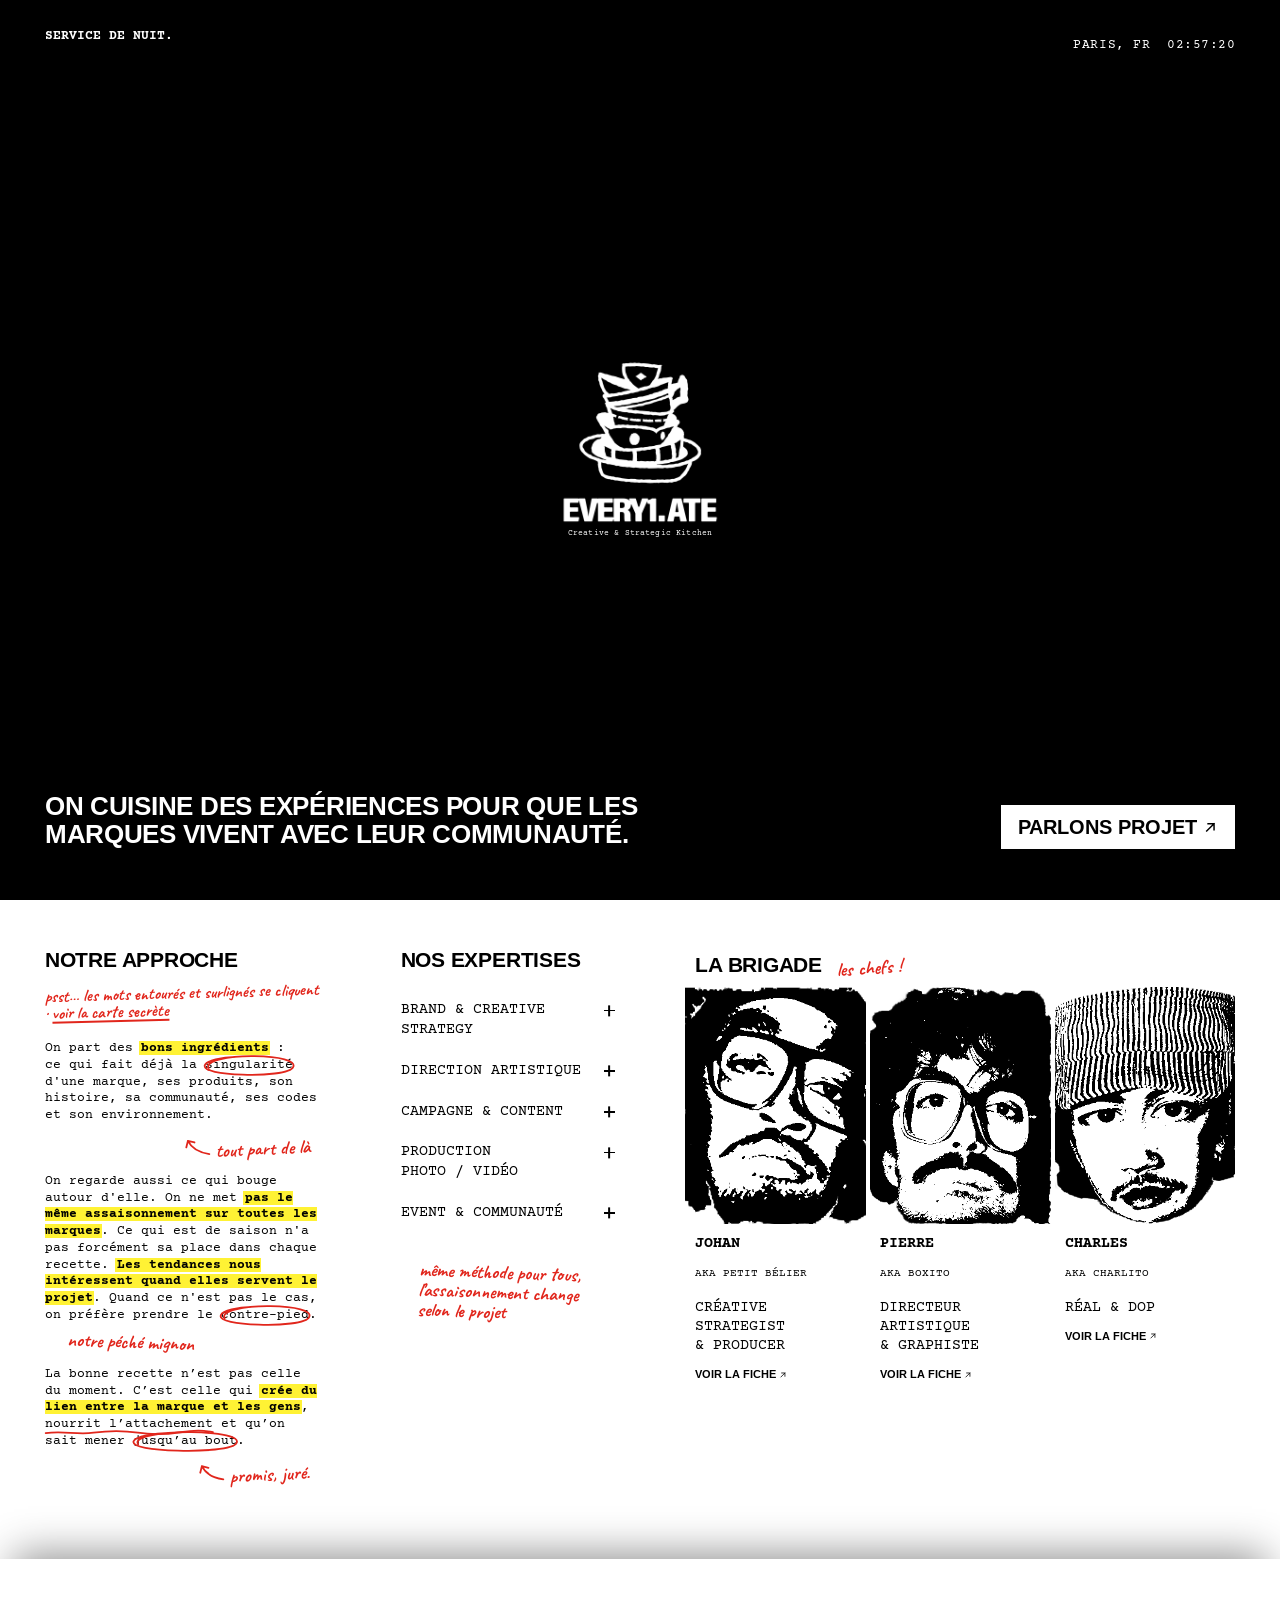
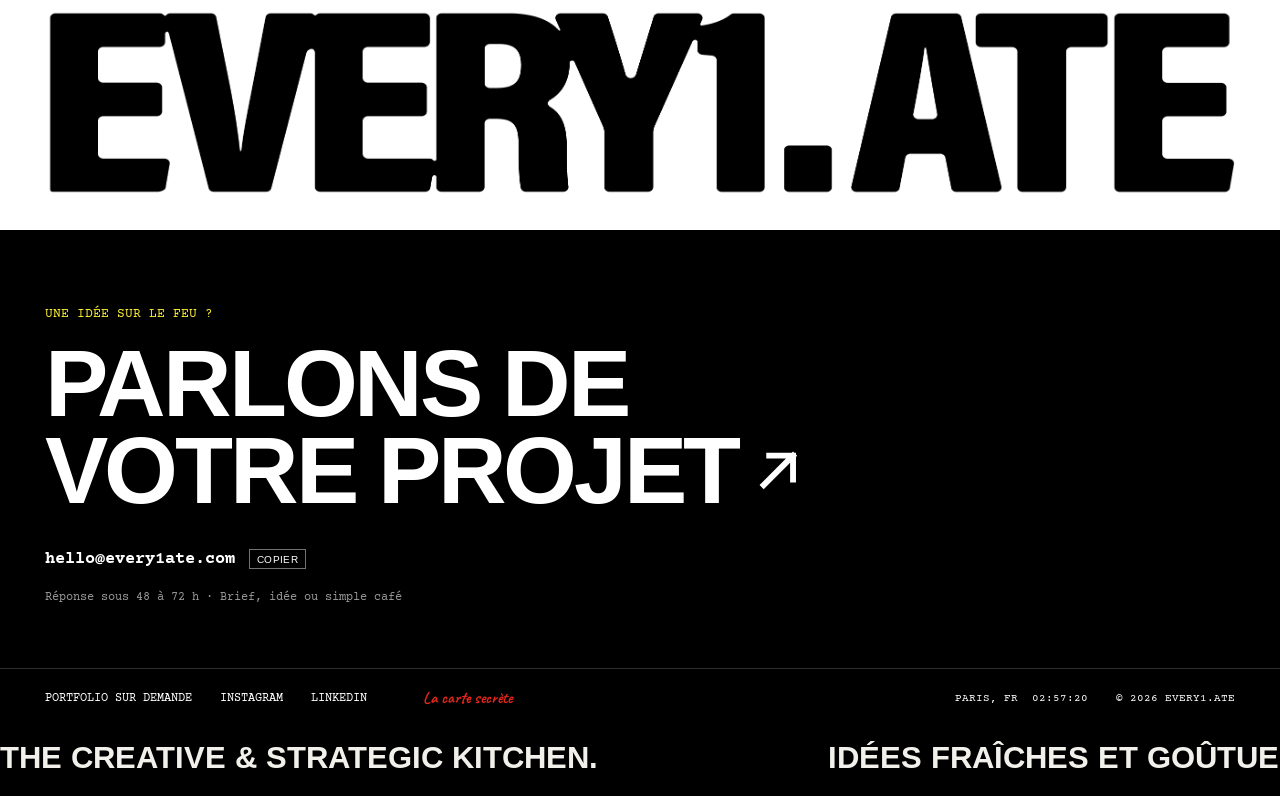
==== site/index.html @ 253d2abb "Brigade profile as a player-select bubble anchored to the face; paper only on action windows - Click" ====
<!DOCTYPE html>
<html lang="fr">
<head>
<meta charset="UTF-8">
<meta name="viewport" content="width=device-width, initial-scale=1.0, viewport-fit=cover">
<title>EVERY1.ATE — Creative &amp; Strategic Kitchen</title>
<meta name="description" content="EVERY1.ATE, creative &amp; strategic kitchen. On cuisine des expériences pour que les marques vivent avec leur communauté.">
<meta name="theme-color" content="#000000">
<link rel="icon" href="assets/Logo%20Icono%20W.png">

<link rel="preconnect" href="https://fonts.googleapis.com">
<link rel="preconnect" href="https://fonts.gstatic.com" crossorigin>
<link href="https://fonts.googleapis.com/css2?family=Arimo:wght@400;700&family=Caveat:wght@500;700&family=Courier+Prime:wght@400;700&display=swap" rel="stylesheet">

<link rel="stylesheet" href="style.css">
<script>document.documentElement.classList.add('js');</script>
</head>
<body>

<!-- Indicateur de défilement -->
<div class="scroll-progress" aria-hidden="true"></div>

<!-- =====================================================
     1. HERO
     Desktop : 1 écran fixe.
     Mobile  : section plus haute + scène "sticky" pour
               l'animation au scroll (aucun blocage).
     ===================================================== -->
<header id="hero" class="hero stack-card">
  <div class="hero-stage">

    <!-- Une seule vidéo : le navigateur choisit la bonne source au chargement -->
    <video class="hero-video" autoplay muted loop playsinline preload="auto" aria-hidden="true">
      <source media="(max-width: 480px)" src="assets/video-mobile.mp4" type="video/mp4">
      <source src="assets/Video_WOK_web.mp4" type="video/mp4">
    </video>

    <!-- Top bar initiale -->
    <div class="hero-top">
      <p class="hero-open" id="hero-open">La cuisine est ouverte.</p>
      <p class="hero-clock" data-paris-clock data-egg="nuit">PARIS, FR 00:00:00</p>
    </div>

    <!-- Logo desktop -->
    <a class="hero-logo" href="#brigade-grid" data-to-brigade aria-label="EVERY1.ATE — découvrir la brigade">
      <img src="assets/Logo%20full%20W.png" alt="EVERY1.ATE">
      <p class="hero-tagline">Creative &amp; Strategic Kitchen</p>
    </a>

    <!-- Logo mobile (icône + typo séparées pour l'animation) -->
    <img class="m-icon" src="assets/Logo%20Icono%20W.png" alt="" aria-hidden="true">
    <a class="m-typo" href="#brigade-grid" data-to-brigade aria-label="EVERY1.ATE — découvrir la brigade">
      <img src="assets/Logo%20Typo%20W.png" alt="EVERY1.ATE">
      <p class="hero-tagline">Creative &amp; Strategic Kitchen</p>
    </a>

    <!-- Mini-barre de transition (mobile uniquement, pas une navbar) -->
    <div class="m-bar" aria-hidden="true">
      <p class="m-bar-clock" data-paris-clock>PARIS, FR 00:00:00</p>
    </div>

    <!-- Bas du hero -->
    <div class="hero-bottom">
      <h1 class="hero-statement">On cuisine des expériences pour que les marques vivent avec leur communauté.</h1>
      <button type="button" class="hero-cta" data-open-form>Parlons projet <svg class="i-arrow" viewBox="0 0 16 16" aria-hidden="true" focusable="false"><path d="M4 12L12 4M5.5 4H12v6.5" fill="none" stroke="currentColor" stroke-width="1.6" stroke-linecap="square"/></svg></button>
    </div>

  </div>
</header>


<main id="main" class="stack-card">

<!-- =====================================================
     2. NOTRE APPROCHE
     ===================================================== -->
<section id="details-section" class="details">

  <div id="approche" class="col col-approche" data-reveal>
    <h2 class="col-title">Notre approche</h2>
    <p class="note note-left note-psst">psst… les mots entourés et surlignés se cliquent · <button type="button" class="open-carte">voir la carte secrète</button></p>
    <p class="approche-text" data-mark>
      On part des <b data-egg="plat" role="button" tabindex="0">bons ingrédients</b>&nbsp;:<br>
      ce qui fait déjà la <span class="pen pen-circle" data-egg="pluie" role="button" tabindex="0">singularité<svg class="pen-svg" viewBox="0 0 200 60" preserveAspectRatio="none" aria-hidden="true" focusable="false"><path pathLength="1" d="M18 38C8 20 58 5 112 6c52 1 86 12 80 29-5 18-62 23-104 21C44 54 5 46 10 30 14 18 44 9 74 8"/></svg></span> d'une marque, ses produits, son histoire, sa communauté, ses codes et son environnement.
    </p>
    <p class="note" data-mark><svg class="note-arrow" viewBox="0 0 44 32" aria-hidden="true" focusable="false"><path pathLength="1" d="M40 28C30 26 14 20 8 6M8 6 5 16M8 6l10 3"/></svg>tout part de là</p>
    <p class="approche-text" data-mark>
      On regarde aussi ce qui bouge autour d'elle. On ne met <b data-egg="croquis" role="button" tabindex="0">pas le même assaisonnement sur toutes les marques</b>. Ce qui est de saison n'a pas forcément sa place dans chaque recette. <b data-egg="rush" role="button" tabindex="0">Les tendances nous intéressent quand elles servent le projet</b>. Quand ce n'est pas le cas, on préfère prendre le <span class="pen pen-circle" data-egg="negatif" role="button" tabindex="0">contre-pied<svg class="pen-svg" viewBox="0 0 200 60" preserveAspectRatio="none" aria-hidden="true" focusable="false"><path pathLength="1" d="M18 38C8 20 58 5 112 6c52 1 86 12 80 29-5 18-62 23-104 21C44 54 5 46 10 30 14 18 44 9 74 8"/></svg></span>.
    </p>
    <p class="note note-left" data-mark>notre péché mignon</p>
    <p class="approche-text" data-mark>
      La bonne recette n’est pas celle du moment. C’est celle qui <b data-egg="brigade" role="button" tabindex="0">crée du lien entre la marque et les gens</b>, <span class="pen pen-under" data-egg="clin" role="button" tabindex="0">nourrit l’attachement<svg class="pen-svg pen-svg-under" viewBox="0 0 200 14" preserveAspectRatio="none" aria-hidden="true" focusable="false"><path pathLength="1" d="M2 9c20-6 36 4 56-1s34-5 52 0 32 4 50-1 26-4 38 0"/></svg></span> et qu’on sait mener <span class="pen pen-circle" data-egg="bout" role="button" tabindex="0">jusqu’au bout<svg class="pen-svg" viewBox="0 0 200 60" preserveAspectRatio="none" aria-hidden="true" focusable="false"><path pathLength="1" d="M18 38C8 20 58 5 112 6c52 1 86 12 80 29-5 18-62 23-104 21C44 54 5 46 10 30 14 18 44 9 74 8"/></svg></span>.
    </p>
    <p class="note" data-mark><svg class="note-arrow" viewBox="0 0 44 32" aria-hidden="true" focusable="false"><path pathLength="1" d="M40 28C30 26 14 20 8 6M8 6 5 16M8 6l10 3"/></svg>promis, juré.</p>
  </div>

  <div id="expertises-list" class="col col-expertises" data-reveal>
    <h2 class="col-title">Nos expertises</h2>
    <ul class="expertises">
      <li class="xp">
        <button type="button" class="xp-toggle" aria-expanded="false" aria-controls="xp-1">
          <span class="xp-title">Brand &amp; Creative Strategy</span><span class="xp-plus" aria-hidden="true"></span>
        </button>
        <div class="xp-panel" id="xp-1">
          <div class="xp-inner">
            <p class="xp-desc">Comprendre ce qui rend la marque singulière et en tirer une direction claire. Puis imaginer les concepts qui la font exister : idées marketing, campagnes, formats, prises de parole.</p>
            <p class="xp-example"><span class="xp-label">Par exemple :</span> une marque qui veut toucher une nouvelle génération sans perdre ce qui fait sa valeur. On définit ce qu’elle doit dire, puis on imagine le concept qui l’installe.</p>
            <button type="button" class="xp-cta" data-open-form data-services="Stratégie de marque|Stratégie créative">Ce projet me parle<svg class="i-arrow" viewBox="0 0 16 16" aria-hidden="true" focusable="false"><path d="M4 12L12 4M5.5 4H12v6.5" fill="none" stroke="currentColor" stroke-width="1.6" stroke-linecap="square"/></svg></button>
          </div>
        </div>
      </li>
      <li class="xp">
        <button type="button" class="xp-toggle" aria-expanded="false" aria-controls="xp-2">
          <span class="xp-title">Direction Artistique</span><span class="xp-plus" aria-hidden="true"></span>
        </button>
        <div class="xp-panel" id="xp-2">
          <div class="xp-inner">
            <p class="xp-desc">Traduire la stratégie en images : un univers, des codes, quelques règles, et un œil sur chaque production pour que tout reste cohérent.</p>
            <p class="xp-example"><span class="xp-label">Par exemple :</span> une marque qui lance une collection, ou un artiste qui prépare une sortie. On construit un univers visuel reconnaissable, qui tient sur toute la durée du projet.</p>
            <button type="button" class="xp-cta" data-open-form data-services="Direction artistique">Ce projet me parle<svg class="i-arrow" viewBox="0 0 16 16" aria-hidden="true" focusable="false"><path d="M4 12L12 4M5.5 4H12v6.5" fill="none" stroke="currentColor" stroke-width="1.6" stroke-linecap="square"/></svg></button>
          </div>
        </div>
      </li>
      <li class="xp">
        <button type="button" class="xp-toggle" aria-expanded="false" aria-controls="xp-3">
          <span class="xp-title">Campagne &amp; Content</span><span class="xp-plus" aria-hidden="true"></span>
        </button>
        <div class="xp-panel" id="xp-3">
          <div class="xp-inner">
            <p class="xp-desc">Imaginer, concevoir et produire vos campagnes de publicité et vos contenus social media, avec un format pensé pour chaque canal.</p>
            <p class="xp-example"><span class="xp-label">Par exemple :</span> un lancement de produit. On imagine la campagne, on la produit, puis on la décline en contenus pour chaque plateforme.</p>
            <button type="button" class="xp-cta" data-open-form data-services="Campagne publicitaire|Contenu / Social Media">Ce projet me parle<svg class="i-arrow" viewBox="0 0 16 16" aria-hidden="true" focusable="false"><path d="M4 12L12 4M5.5 4H12v6.5" fill="none" stroke="currentColor" stroke-width="1.6" stroke-linecap="square"/></svg></button>
          </div>
        </div>
      </li>
      <li class="xp">
        <button type="button" class="xp-toggle" aria-expanded="false" aria-controls="xp-4">
          <span class="xp-title">Production<br>Photo / Vidéo</span><span class="xp-plus" aria-hidden="true"></span>
        </button>
        <div class="xp-panel" id="xp-4">
          <div class="xp-inner">
            <p class="xp-desc">L’idée existe déjà ? On la fabrique. Équipe, tournage, post-production : de la production pure, pour les marques, les artistes et les agences.</p>
            <p class="xp-example"><span class="xp-label">Par exemple :</span> une agence qui a besoin d’une équipe pour tourner sa campagne, ou un artiste qui prépare un clip.</p>
            <button type="button" class="xp-cta" data-open-form data-services="Production photo|Production vidéo">Ce projet me parle<svg class="i-arrow" viewBox="0 0 16 16" aria-hidden="true" focusable="false"><path d="M4 12L12 4M5.5 4H12v6.5" fill="none" stroke="currentColor" stroke-width="1.6" stroke-linecap="square"/></svg></button>
          </div>
        </div>
      </li>
      <li class="xp">
        <button type="button" class="xp-toggle" aria-expanded="false" aria-controls="xp-5">
          <span class="xp-title">Event &amp; Communauté</span><span class="xp-plus" aria-hidden="true"></span>
        </button>
        <div class="xp-panel" id="xp-5">
          <div class="xp-inner">
            <p class="xp-desc">Faire vivre la marque en vrai : activations, lancements, pop-up, rencontres. Des moments pensés pour être vécus sur place et racontés avant, pendant et après.</p>
            <p class="xp-example"><span class="xp-label">Par exemple :</span> une marque ou une boutique qui veut transformer un lancement en rendez-vous. On imagine le moment sur place, puis on le raconte en ligne pour que ceux qui n’étaient pas là aient envie de venir la prochaine fois.</p>
            <button type="button" class="xp-cta" data-open-form data-services="Événement / Activation">Ce projet me parle<svg class="i-arrow" viewBox="0 0 16 16" aria-hidden="true" focusable="false"><path d="M4 12L12 4M5.5 4H12v6.5" fill="none" stroke="currentColor" stroke-width="1.6" stroke-linecap="square"/></svg></button>
          </div>
        </div>
      </li>
    </ul>
    <p class="note note-left note-method" data-mark>même méthode pour tous,<br>l’assaisonnement change selon le projet</p>
  </div>

  <div id="brigade-grid" class="col col-brigade">
    <h2 class="col-title" data-reveal>La brigade <span class="note note-inline">les chefs&nbsp;!</span></h2>
    <div class="brigade">

      <article class="member" id="brigade-johan" data-reveal>
        <a id="photo-johan" class="member-photo" href="https://www.instagram.com/petitbelier._/" target="_blank" rel="noopener noreferrer" aria-label="Voir la fiche de Johan">
          <span class="face" style="--ar:324/396;--src:url('assets/SF%20Johan.png')">
            <img src="assets/SF%20Johan.png" alt="Portrait de Johan" loading="lazy">
            <span class="eye" style="--x:37.0;--y:33.1;--w:12.3;--h:5.6"><span></span></span>
            <span class="eye" style="--x:77.8;--y:46.2;--w:12.3;--h:5.6"><span></span></span>
            <span class="mouth" style="--x:46.9;--y:71.5;--w:34;--h:10.1"><span></span></span>
          </span>
        </a>
        <h3 class="member-name">Johan</h3>
        <p class="member-aka">Aka Petit Bélier</p>
        <p class="member-role">Créative Strategist<br>&amp; Producer</p>
        <button type="button" class="member-more" aria-expanded="false" aria-controls="fiche-johan"><span>Voir la fiche</span><svg class="i-arrow" viewBox="0 0 16 16" aria-hidden="true" focusable="false"><path d="M4 12L12 4M5.5 4H12v6.5" fill="none" stroke="currentColor" stroke-width="1.6" stroke-linecap="square"/></svg></button>
        <div class="member-fiche" id="fiche-johan">
          <dl class="fiche-inner">
            <dt>Dans la cuisine</dt><dd>Repère les bons angles, construit les concepts, structure les projets et les pousse jusqu’au réel.</dd>
            <dt>Personnalité</dt><dd>Observateur, réfléchi, un peu trop dans ses idées… et toujours en train d’en chercher une meilleure.</dd>
            <dt>Ce qui me drive</dt><dd>Créer des choses qui ont du sens, avec et pour les autres.</dd>
            <dt>Plat préféré</dt><dd>Trop gourmand pour n’en choisir qu’un.</dd>
            <dt>Bon à savoir</dt><dd>Probablement en train de transformer une simple discussion en projet.</dd>
          </dl>
        </div>
      </article>

      <article class="member" id="brigade-pierre" data-reveal>
        <a id="photo-pierre" class="member-photo" href="https://www.instagram.com/boxitooooo/" target="_blank" rel="noopener noreferrer" aria-label="Voir la fiche de Pierre">
          <span class="face" style="--ar:305/393;--src:url('assets/SF%20Pierre.png')">
            <img src="assets/SF%20Pierre.png" alt="Portrait de Pierre" loading="lazy">
            <span class="eye" style="--x:36.4;--y:48.9;--w:13.1;--h:5.6"><span></span></span>
            <span class="eye" style="--x:73.8;--y:52.9;--w:13.1;--h:5.6"><span></span></span>
            <span class="mouth" style="--x:49.5;--y:83.0;--w:32.8;--h:9.2"><span></span></span>
          </span>
        </a>
        <h3 class="member-name">Pierre</h3>
        <p class="member-aka">Aka Boxito</p>
        <p class="member-role">Directeur artistique<br>&amp; Graphiste</p>
        <button type="button" class="member-more" aria-expanded="false" aria-controls="fiche-pierre"><span>Voir la fiche</span><svg class="i-arrow" viewBox="0 0 16 16" aria-hidden="true" focusable="false"><path d="M4 12L12 4M5.5 4H12v6.5" fill="none" stroke="currentColor" stroke-width="1.6" stroke-linecap="square"/></svg></button>
        <div class="member-fiche" id="fiche-pierre">
          <dl class="fiche-inner">
            <dt>Dans la cuisine</dt><dd>Pose une direction claire avant l’exécution, peaufine chaque détail, avance étape par étape.</dd>
            <dt>Personnalité</dt><dd>Cérébral et un peu maniaque du… mais jamais rigide juste pour faire genre. Il a besoin de comprendre avant de bouger.</dd>
            <dt>Ce qui me drive</dt><dd>Faire des projets toujours plus créatifs.</dd>
            <dt>Plat préféré</dt><dd>Pizzaaaaaa</dd>
            <dt>Bon à savoir</dt><dd>Bronze 3 à Valo</dd>
          </dl>
        </div>
      </article>

      <article class="member" id="brigade-charles" data-reveal>
        <a id="photo-charles" class="member-photo" href="https://www.instagram.com/charleslnr/" target="_blank" rel="noopener noreferrer" aria-label="Voir la fiche de Charles">
          <span class="face" style="--ar:308/397;--src:url('assets/SF%20Charles.png')">
            <img src="assets/SF%20Charles.png" alt="Portrait de Charles" loading="lazy">
            <span class="eye" style="--x:28.2;--y:54.9;--w:13.0;--h:5.5"><span></span></span>
            <span class="eye" style="--x:65.9;--y:53.4;--w:13.0;--h:5.5"><span></span></span>
            <span class="mouth" style="--x:48.1;--y:88.2;--w:32.5;--h:10.1"><span></span></span>
          </span>
        </a>
        <h3 class="member-name">Charles</h3>
        <p class="member-aka">Aka Charlito</p>
        <p class="member-role">Réal &amp; DOP</p>
        <button type="button" class="member-more" aria-expanded="false" aria-controls="fiche-charles"><span>Voir la fiche</span><svg class="i-arrow" viewBox="0 0 16 16" aria-hidden="true" focusable="false"><path d="M4 12L12 4M5.5 4H12v6.5" fill="none" stroke="currentColor" stroke-width="1.6" stroke-linecap="square"/></svg></button>
        <div class="member-fiche" id="fiche-charles">
          <dl class="fiche-inner">
            <dt>Dans la cuisine</dt><dd>Fonce sur le plateau avec une vision claire, prend les décisions vite sans se perdre en discussion, motive l’équipe par l’énergie.</dd>
            <dt>Personnalité</dt><dd>Il carbure au contact humain et il sait transformer l’énergie du groupe en action concrète.</dd>
            <dt>Ce qui me drive</dt><dd>Savoir qu’une idée, la plus folle soit-elle, prendra vie à travers l’écran.</dd>
            <dt>Plat préféré</dt><dd>No joke le porc au caramel for life</dd>
            <dt>Bon à savoir</dt><dd>Tellement optimiste que pour moi TOUT est réalisable si on s’en donne les moyens.</dd>
          </dl>
        </div>
      </article>

    </div>
  </div>

</section>


</main>


<!-- =====================================================
     3. FOOTER — carte qui glisse par-dessus la page
        Logo (clic → brigade) · CTA · infos · marquee
     ===================================================== -->
<footer id="footer" class="footer stack-card">

  <div id="Logo-transition" class="logo-transition">
    <img src="assets/Logo%20Typo%20B.png" alt="EVERY1.ATE" loading="lazy">
  </div>

  <div class="footer-cta" id="footer-cta">
    <p class="footer-kicker">Une idée sur le feu&nbsp;?</p>
    <button type="button" class="footer-title" data-open-form>Parlons de<br>votre projet<svg class="i-arrow" viewBox="0 0 16 16" aria-hidden="true" focusable="false"><path d="M4 12L12 4M5.5 4H12v6.5" fill="none" stroke="currentColor" stroke-width="1.6" stroke-linecap="square"/></svg></button>

    <div class="footer-mail">
      <a id="footer-email" href="mailto:hello@every1ate.com?subject=Contact%20%E2%80%94%20Every1.ate">hello@every1ate.com</a>
      <button type="button" class="copy-mail" data-copy="hello@every1ate.com">Copier</button>
    </div>
    <p class="footer-reassure">Réponse sous 48 à 72&nbsp;h · Brief, idée ou simple café</p>
  </div>

  <div id="footer-main" class="footer-main">
    <ul class="footer-links">
      <li><a id="footer-portfolio" href="mailto:hello@every1ate.com?subject=Demande%20de%20portfolio%20%E2%80%94%20Every1.ate">Portfolio sur demande</a></li>
      <li><a id="footer-instagram" href="https://www.instagram.com/every1.ate/" target="_blank" rel="noopener noreferrer">Instagram</a></li>
      <li><a id="footer-linkedin" href="https://www.linkedin.com/company/every1-ate/" target="_blank" rel="noopener noreferrer">LinkedIn</a></li>
      <li><button type="button" class="share-site" hidden>Partager le site</button></li>
      <li><button type="button" class="open-carte open-carte-footer">La carte secrète</button></li>
    </ul>
    <div id="footer-meta" class="footer-meta">
      <p id="footer-paris-clock" data-paris-clock>PARIS, FR 00:00:00</p>
      <p id="footer-legal" data-egg="legal">© 2026 EVERY1.ATE</p>
    </div>
  </div>

  <div class="e1-marquee">
    <div class="e1-marquee-track">

      <div class="e1-marquee-group">
        <span class="e1-marquee-text">THE CREATIVE &amp; STRATEGIC KITCHEN.</span>
        <span class="e1-marquee-text">IDÉES FRAÎCHES ET GOÛTUES.</span>
        <span class="e1-marquee-text">TOUJOURS PRÉPARÉES AVEC SOIN.</span>
        <span class="e1-marquee-text">THE CREATIVE &amp; STRATEGIC KITCHEN.</span>
        <span class="e1-marquee-text">SANS PLATS RÉCHAUFFÉS.</span>
        <span class="e1-marquee-text">À PARTAGER AVEC LES BONNES PERSONNES.</span>
      </div>

      <div class="e1-marquee-group" aria-hidden="true">
        <span class="e1-marquee-text">THE CREATIVE &amp; STRATEGIC KITCHEN.</span>
        <span class="e1-marquee-text">IDÉES FRAÎCHES ET GOÛTUES.</span>
        <span class="e1-marquee-text">TOUJOURS PRÉPARÉES AVEC SOIN.</span>
        <span class="e1-marquee-text">THE CREATIVE &amp; STRATEGIC KITCHEN.</span>
        <span class="e1-marquee-text">SANS PLATS RÉCHAUFFÉS.</span>
        <span class="e1-marquee-text">À PARTAGER AVEC LES BONNES PERSONNES.</span>
      </div>

    </div>
  </div>

</footer>


<!-- CTA flottant : apparaît après le hero, disparaît au footer -->
<button type="button" class="float-cta" data-open-form aria-hidden="true" tabindex="-1">Parlons projet<svg class="i-arrow" viewBox="0 0 16 16" aria-hidden="true" focusable="false"><path d="M4 12L12 4M5.5 4H12v6.5" fill="none" stroke="currentColor" stroke-width="1.6" stroke-linecap="square"/></svg></button>

<!-- Petites notifications (copie de l'email, easter eggs) -->
<div class="toast" role="status" aria-live="polite"></div>

<!-- Fiche d'un chef : bulle accrochée au visage, façon sélection de joueur -->
<div class="chef" role="dialog" aria-labelledby="chef-name" aria-hidden="true">
  <div class="chef-bubble">
    <span class="chef-tail" aria-hidden="true"></span>
    <div class="chef-top">
      <div class="chef-tabs"><button type="button" class="chef-tab" data-i="0" aria-label="Fiche de Johan"><img src="assets/SF%20Johan.png" alt=""></button><button type="button" class="chef-tab" data-i="1" aria-label="Fiche de Pierre"><img src="assets/SF%20Pierre.png" alt=""></button><button type="button" class="chef-tab" data-i="2" aria-label="Fiche de Charles"><img src="assets/SF%20Charles.png" alt=""></button></div>
      <p class="chef-kicker">Joueur <span class="chef-index">1 / 3</span></p>
      <button type="button" class="chef-close" aria-label="Fermer la fiche">×</button>
    </div>
    <h3 id="chef-name" class="chef-name">
      <a class="chef-link chef-first" href="#" target="_blank" rel="noopener noreferrer"></a>
      <a class="chef-link chef-aka" href="#" target="_blank" rel="noopener noreferrer"></a>
    </h3>
    <p class="chef-role"></p>
    <dl class="chef-fiche"></dl>
    <p class="chef-hint">Nom ou surnom → son Instagram</p>
  </div>
</div>

<!-- La carte secrète : tous les easter eggs, accessibles en un clic -->
<div class="carte" role="dialog" aria-modal="false" aria-labelledby="carte-title" aria-hidden="true">
  <div class="carte-head">
    <p id="carte-title" class="carte-title">La carte secrète</p>
    <p class="carte-count"><span class="carte-found">0</span> / <span class="carte-total">10</span> goûtés</p>
    <button type="button" class="carte-close" aria-label="Fermer la carte">×</button>
  </div>
  <div class="carte-body">
    <p class="carte-section">Entrées</p>
    <button type="button" class="carte-item" data-run="rush"><span>Coup de feu</span></button>
    <button type="button" class="carte-item" data-run="clin"><span>Le clin d’œil</span></button>
    <p class="carte-section">Plats</p>
    <button type="button" class="carte-item" data-run="plat"><span>Plat du jour</span></button>
    <button type="button" class="carte-item" data-run="brigade"><span>La brigade en cuisine</span></button>
    <button type="button" class="carte-item" data-run="negatif"><span>Le contre-pied</span></button>
    <p class="carte-section">Desserts</p>
    <button type="button" class="carte-item" data-run="pluie"><span>Pluie d’assiettes</span></button>
    <button type="button" class="carte-item" data-run="croquis"><span>Mode croquis</span></button>
    <button type="button" class="carte-item" data-run="bout"><span>Jusqu’au bout</span></button>
    <p class="carte-section">Mignardises</p>
    <button type="button" class="carte-item" data-run="chef"><span>Oui chef&nbsp;!</span></button>
    <button type="button" class="carte-item" data-run="nuit"><span>Service de nuit</span></button>
  </div>
  <p class="carte-hint">Indice : sur le site, les mots entourés et surlignés font la même chose… et certains mots se tapent au clavier.</p>
</div>

<!-- Easter egg : coup de feu (bandeau) -->
<div class="rush-banner" aria-hidden="true"><div class="rush-track"><span>Coup de feu&nbsp;! Ça envoie&nbsp;! Service&nbsp;! </span><span>Coup de feu&nbsp;! Ça envoie&nbsp;! Service&nbsp;! </span><span>Coup de feu&nbsp;! Ça envoie&nbsp;! Service&nbsp;! </span><span>Coup de feu&nbsp;! Ça envoie&nbsp;! Service&nbsp;! </span></div></div>

<!-- Easter egg : le plat du jour (ticket de cuisine) -->
<aside class="ticket" aria-hidden="true">
  <div class="ticket-head">
    <span>EVERY1.ATE</span>
    <span class="ticket-no">BON N° 000</span>
  </div>
  <p class="ticket-meta">Table : vous · <span data-paris-clock>PARIS, FR 00:00:00</span></p>
  <p class="ticket-kicker">Plat du jour</p>
  <p class="ticket-dish">Une idée qui marche.</p>
  <dl class="ticket-lines">
    <dt>Ingrédients</dt><dd>votre marque, notre brigade, une bonne dose de culot</dd>
    <dt>Cuisson</dt><dd>réponse sous 48 à 72&nbsp;h</dd>
    <dt>Accompagnement</dt><dd>de l’idée jusqu’au bout</dd>
  </dl>
  <div class="ticket-actions">
    <button type="button" class="ticket-order" data-open-form>Commander<svg class="i-arrow" viewBox="0 0 16 16" aria-hidden="true" focusable="false"><path d="M4 12L12 4M5.5 4H12v6.5" fill="none" stroke="currentColor" stroke-width="1.6" stroke-linecap="square"/></svg></button>
    <button type="button" class="ticket-close" aria-label="Fermer le ticket">×</button>
  </div>
</aside>


<!-- =====================================================
     FORMULAIRE "PARLONS PROJET"
     ===================================================== -->
<div id="e1-project-overlay" aria-hidden="true">

  <div class="e1-project-backdrop"></div>

  <div id="e1-project-panel" class="e1-project-panel" role="dialog" aria-modal="true" aria-labelledby="e1-form-title">

    <div class="e1-form-top">
      <div class="e1-form-kicker">Mise en cuisine</div>
      <button class="e1-form-close" id="e1-form-close" type="button">FERMER ×</button>
    </div>

    <h2 id="e1-form-title" class="e1-form-title">PARLONS<br>PROJET.</h2>

    <p class="e1-form-intro">Un brief, une idée, une collaboration en tête&nbsp;? Donnez-nous juste de quoi commencer.</p>

    <form id="e1-project-form" action="https://formspree.io/f/mjyvnlvd" method="POST">

      <input type="hidden" name="subject" value="Nouvelle demande projet — Every1.ate">

      <div class="e1-form-grid">

        <div class="e1-field">
          <label for="e1-name">Nom / Prénom *</label>
          <input id="e1-name" name="name" type="text" autocomplete="name" required data-error="À compléter">
        </div>

        <div class="e1-field">
          <label for="e1-email">Email *</label>
          <input id="e1-email" name="email" type="email" autocomplete="email" required data-error="Adresse email invalide">
        </div>

        <div class="e1-field">
          <label for="e1-company">Marque / Agence</label>
          <input id="e1-company" name="company" type="text" autocomplete="organization">
        </div>

        <div class="e1-field">
          <label for="e1-budget">Budget / Devis *</label>
          <div class="e1-select">
            <select id="e1-budget" name="budget" required data-error="Choisissez une option">
              <option value="" disabled selected>Sélectionner</option>
              <option value="3K€ — 5K€">3K€ — 5K€</option>
              <option value="5K€ — 10K€">5K€ — 10K€</option>
              <option value="10K€ — 20K€">10K€ — 20K€</option>
              <option value="20K€ — 40K€">20K€ — 40K€</option>
              <option value="40K€ +">40K€ +</option>
              <option value="Demande de devis">Demande de devis</option>
            </select>
          </div>
        </div>

        <div class="e1-field e1-full">
          <div class="e1-services-header">
            <span class="e1-services-label">De quoi avez-vous besoin ? *</span>
            <span class="e1-services-help">Plusieurs choix possibles</span>
          </div>

          <div class="e1-services">
            <label class="e1-service"><input type="checkbox" name="services" value="Stratégie de marque"><span>Stratégie de marque</span></label>
            <label class="e1-service"><input type="checkbox" name="services" value="Stratégie créative"><span>Stratégie créative</span></label>
            <label class="e1-service"><input type="checkbox" name="services" value="Direction artistique"><span>Direction artistique</span></label>
            <label class="e1-service"><input type="checkbox" name="services" value="Campagne publicitaire"><span>Campagne publicitaire</span></label>
            <label class="e1-service"><input type="checkbox" name="services" value="Contenu / Social Media"><span>Contenu / Social Media</span></label>
            <label class="e1-service"><input type="checkbox" name="services" value="Production photo"><span>Production photo</span></label>
            <label class="e1-service"><input type="checkbox" name="services" value="Production vidéo"><span>Production vidéo</span></label>
            <label class="e1-service"><input type="checkbox" name="services" value="Événement / Activation"><span>Événement / Activation</span></label>
            <label class="e1-service"><input type="checkbox" name="services" value="Autre"><span>Autre</span></label>
          </div>

          <div id="e1-services-error">Sélectionnez au moins une option.</div>
        </div>

        <div class="e1-field e1-full">
          <label for="e1-message">Parlez-nous du projet *</label>
          <textarea id="e1-message" name="message" required data-error="Quelques mots suffisent"></textarea>
        </div>

      </div>

      <button id="e1-submit" type="submit"><span class="e1-submit-label">Envoyer</span><svg class="i-arrow" viewBox="0 0 16 16" aria-hidden="true" focusable="false"><path d="M4 12L12 4M5.5 4H12v6.5" fill="none" stroke="currentColor" stroke-width="1.6" stroke-linecap="square"/></svg></button>

      <div id="e1-form-error">Oups — l’envoi n’est pas passé. Réessayez dans un instant.</div>

      <div class="e1-form-privacy">Vos informations sont utilisées uniquement pour traiter et répondre à votre demande.</div>

    </form>

    <div id="e1-success" class="e1-success">
      <div class="e1-success-top">
        <button id="e1-success-close" class="e1-form-close" type="button">FERMER ×</button>
      </div>
      <div class="e1-success-content">
        <h3 class="e1-success-thanks">MERCI.</h3>
        <div class="e1-success-title">VOTRE DEMANDE EST<br>ENTRE DE BONNES MAINS.</div>
        <p class="e1-success-copy">On prend le temps de bien regarder et on revient vers vous par mail pour en parler plus précisément.</p>
        <div class="e1-success-delay">Comptez généralement 48 à 72h.</div>
      </div>
    </div>

  </div>
</div>

<script src="script.js" defer></script>
</body>
</html>
---- site/style.css ----
/* =========================================================
   EVERY1.ATE — STYLE
   Desktop = référence (> 480px)
   Mobile  = composition dédiée (<= 480px)
   ---------------------------------------------------------
   0. Base
   1. Hero
   2. Notre approche
   3. Transition EVERY1.ATE
   4. Footer + Marquee
   5. Formulaire
   6. Tablette (481px – 900px)
   7. Mobile (<= 480px)
   ========================================================= */


/* =========================================================
   0. BASE
   ========================================================= */

:root {
  --black: #000;
  --white: #fff;
  --cream: #f2f0ea;

  --font-title: "Arimo", Arial, Helvetica, sans-serif;
  --font-text: "Courier Prime", "Courier New", Courier, monospace;

  --gutter: clamp(20px, 3.5vw, 56px);
  --ease: cubic-bezier(.22, 1, .36, 1);

  /* Durées d'animation : courtes, pour guider sans ralentir */
  --t-fast: 200ms;
  --t-base: 300ms;

  /* Accents : fluo = action / attention · rouge = stylo */
  --fluo: #fff234;

  /* Texture papier (grain + légèrement froissé), générée en SVG : aucun fichier image */
  --paper: url("data:image/svg+xml,%3Csvg%20xmlns%3D'http%3A%2F%2Fwww.w3.org%2F2000%2Fsvg'%20width%3D'700'%20height%3D'700'%3E%3Cfilter%20id%3D'c'%20x%3D'0'%20y%3D'0'%20width%3D'100%25'%20height%3D'100%25'%20color-interpolation-filters%3D'sRGB'%3E%3CfeTurbulence%20type%3D'fractalNoise'%20baseFrequency%3D'.006'%20numOctaves%3D'5'%20seed%3D'11'%20stitchTiles%3D'stitch'%20result%3D't'%2F%3E%3CfeDiffuseLighting%20in%3D't'%20lighting-color%3D'%23fff'%20surfaceScale%3D'60'%3E%3CfeDistantLight%20azimuth%3D'225'%20elevation%3D'55'%2F%3E%3C%2FfeDiffuseLighting%3E%3CfeComponentTransfer%3E%3CfeFuncR%20type%3D'linear'%20slope%3D'0.1'%20intercept%3D'0.89'%2F%3E%3CfeFuncG%20type%3D'linear'%20slope%3D'0.1'%20intercept%3D'0.89'%2F%3E%3CfeFuncB%20type%3D'linear'%20slope%3D'0.1'%20intercept%3D'0.878'%2F%3E%3C%2FfeComponentTransfer%3E%3C%2Ffilter%3E%3Cfilter%20id%3D'g'%20x%3D'0'%20y%3D'0'%20width%3D'100%25'%20height%3D'100%25'%20color-interpolation-filters%3D'sRGB'%3E%3CfeTurbulence%20type%3D'fractalNoise'%20baseFrequency%3D'.8'%20numOctaves%3D'2'%20seed%3D'3'%20stitchTiles%3D'stitch'%2F%3E%3CfeColorMatrix%20values%3D'0%200%200%200%200%20%200%200%200%200%200%20%200%200%200%200%200%20%20-1%200%200%200%20.6'%2F%3E%3C%2Ffilter%3E%3Crect%20width%3D'700'%20height%3D'700'%20filter%3D'url(%23c)'%2F%3E%3Crect%20width%3D'700'%20height%3D'700'%20filter%3D'url(%23g)'%20opacity%3D'0.14'%2F%3E%3C%2Fsvg%3E") 0 0 / 700px 700px;
  --paper-color: #f4f3ef;
  --pen: #e1261c;
  --mark: var(--fluo);
  --font-hand: "Caveat", "Comic Sans MS", cursive;
}

*,
*::before,
*::after {
  box-sizing: border-box;
}

html {
  -webkit-text-size-adjust: 100%;
  text-size-adjust: 100%;
}

body {
  margin: 0;
  background: var(--white);
  color: var(--black);
  font-family: var(--font-text);
  -webkit-font-smoothing: antialiased;
  /* "clip" coupe le débordement horizontal SANS casser position: sticky */
  overflow-x: clip;
}

img,
video {
  display: block;
  max-width: 100%;
}

h1, h2, h3, p, ul {
  margin: 0;
  padding: 0;
  font-weight: inherit;
  font-size: inherit;
}

ul {
  list-style: none;
}

a {
  color: inherit;
  text-decoration: none;
}

button {
  font: inherit;
  color: inherit;
  background: none;
  border: 0;
  padding: 0;
  cursor: pointer;
}

:focus-visible {
  outline: 1px solid currentColor;
  outline-offset: 4px;
}

body.e1-form-open {
  overflow: hidden;
}

/* Flèche vectorielle (remplace le caractère ↗, affiché en emoji sur iPhone) */
.i-arrow {
  display: inline-block;
  width: .72em;
  height: .72em;
  margin-left: .28em;
  vertical-align: .02em;
  transition: transform var(--t-fast) var(--ease);
}

/* --- Indicateur de défilement --- */
.scroll-progress {
  position: fixed;
  top: 0;
  left: 0;
  z-index: 900;
  width: 100%;
  height: 3px;
  background: #fff234;
  mix-blend-mode: normal;
  transform: scaleX(0);
  transform-origin: 0 50%;
  pointer-events: none;
}

/* --- Apparition au scroll (une seule fois, discrète) --- */
@media (prefers-reduced-motion: no-preference) {
  .js [data-reveal] {
    opacity: 0;
    transform: translateY(14px);
    transition: opacity var(--t-base) ease, transform var(--t-base) var(--ease);
  }
  .js [data-reveal].is-in {
    opacity: 1;
    transform: none;
  }
}


/* =========================================================
   1. HERO
   ========================================================= */

.hero {
  position: relative;
  height: 100vh;
  height: 100svh;
  background: var(--black);
  color: var(--white);
}

.hero-stage {
  position: sticky;
  top: 0;
  height: 100vh;
  height: 100svh;
  overflow: hidden;
}

.hero-video {
  position: absolute;
  inset: 0;
  width: 100%;
  height: 100%;
  object-fit: cover;
  pointer-events: none;
}

/* --- Effet négatif ---
   Logos, textes et CTA s'inversent selon la vidéo derrière eux.
   Appliqué aux CONTENEURS : un enfant d'un bloc avec z-index
   serait isolé de la vidéo et l'effet ne fonctionnerait pas. */

.hero-top,
.hero-logo,
.hero-statement,
.m-icon,
.m-typo {
  mix-blend-mode: difference;
}

/* --- Top bar --- */

.hero-top {
  position: absolute;
  top: 0;
  left: 0;
  right: 0;
  z-index: 3;
  display: flex;
  justify-content: space-between;
  align-items: flex-start;
  padding: clamp(18px, 2.2vw, 36px) var(--gutter) 0;
  font-family: var(--font-text);
  font-size: clamp(12px, 1vw, 16px);
  line-height: 1.3;
  text-transform: uppercase;
}

.hero-open {
  font-weight: 700;
  white-space: nowrap;
}

.hero-clock {
  padding-top: .7em;
  letter-spacing: .04em;
  white-space: pre;
}

/* --- Logo desktop --- */

.hero-logo {
  display: block;
  position: absolute;
  top: 50%;
  left: 50%;
  z-index: 2;
  width: clamp(150px, 12vw, 230px);
  transform: translate(-50%, -50%);
  text-align: center;
}

.hero-logo img {
  width: 100%;
  height: auto;
}

.hero-tagline {
  margin-top: .8em;
  font-family: var(--font-text);
  font-size: clamp(8px, .62vw, 11px);
  letter-spacing: .02em;
  white-space: nowrap;
}

/* --- Éléments mobiles : cachés sur desktop --- */

.m-icon,
.m-typo,
.m-bar {
  display: none;
}

/* --- Bas du hero --- */

.hero-bottom {
  position: absolute;
  left: 0;
  right: 0;
  bottom: 0;
  /* pas de z-index : sinon le statement serait isolé de la vidéo */
  display: flex;
  justify-content: space-between;
  align-items: flex-end;
  gap: 40px;
  padding: 0 var(--gutter) clamp(50px, 4vw, 70px);
}

.hero-statement {
  max-width: 54vw;
  font-family: var(--font-title);
  font-size: clamp(20px, 2.05vw, 34px);
  font-weight: 700;
  line-height: 1.08;
  letter-spacing: -.01em;
  text-transform: uppercase;
}

/* CTA principal : bouton blanc, texte noir gras, aucun arrondi.
   Survol : il passe en négatif (fond transparent, contour et texte blancs).
   Au scroll, il se détache et devient le CTA flottant (voir JS). */
.hero-cta {
  flex-shrink: 0;
  display: inline-flex;
  align-items: center;
  padding: .55em .8em .5em;
  border: 1px solid var(--white);
  border-radius: 0;
  background: var(--white);
  color: var(--black);
  font-family: var(--font-title);
  font-size: clamp(17px, 1.6vw, 26px);
  font-weight: 700;
  line-height: 1;
  text-transform: uppercase;
  white-space: nowrap;
}

.hero-cta:hover {
  background: transparent;
  color: var(--white);
}

/* Le bouton du hero s'efface quand sa version flottante prend le relais */
.hero-cta.is-detached {
  visibility: hidden;
}

.hero-cta:hover .i-arrow,
#e1-submit:hover .i-arrow {
  transform: translate(2px, -2px);
}

/* Retour visuel à l'appui (mobile compris) */
.hero-cta:active,
#e1-submit:active,
.e1-service:active span {
  transform: scale(.97);
}

.hero-cta,
#e1-submit {
  transition: background var(--t-fast) ease, color var(--t-fast) ease,
              transform 120ms ease, opacity var(--t-fast) ease;
}


/* =========================================================
   2. NOTRE APPROCHE
   ========================================================= */

.details {
  display: grid;
  grid-template-columns: minmax(0, 27fr) minmax(0, 21fr) minmax(0, 53fr);
  column-gap: clamp(40px, 6.3vw, 110px);
  padding: clamp(50px, 3.6vw, 64px) var(--gutter) clamp(70px, 6vw, 110px);
}

.col-title {
  margin-bottom: 1.1em;
  font-family: var(--font-title);
  font-size: clamp(19px, 1.65vw, 28px);
  font-weight: 700;
  line-height: 1;
  letter-spacing: -.01em;
  text-transform: uppercase;
}

.approche-text {
  font-size: clamp(13px, 1.02vw, 17px);
  line-height: 1.28;
}

.approche-text + .approche-text,
.note + .approche-text {
  margin-top: 1.28em;
}

/* --- Stylo rouge : entourer / souligner (tracé qui se dessine) --- */
.pen {
  position: relative;
  white-space: nowrap;
}

.pen-svg {
  position: absolute;
  left: -.35em;
  right: -.35em;
  top: -.32em;
  bottom: -.3em;
  width: calc(100% + .7em);
  height: calc(100% + .62em);
  overflow: visible;
  pointer-events: none;
}

.pen-svg-under {
  top: auto;
  bottom: -.38em;
  left: -.1em;
  width: calc(100% + .2em);
  height: .5em;
}

.pen-svg path,
.note-arrow path {
  fill: none;
  stroke: var(--pen);
  stroke-width: 1.8px;
  stroke-linecap: round;
  stroke-linejoin: round;
  vector-effect: non-scaling-stroke;
}

/* --- Annotations manuscrites --- */
.note {
  margin-top: .35em;
  padding-right: 4%;
  text-align: right;
  font-family: var(--font-hand);
  font-size: clamp(19px, 1.45vw, 24px);
  font-weight: 700;
  line-height: 1;
  color: var(--pen);
  transform: rotate(-3deg);
  transform-origin: 100% 50%;
}

.note-method {
  margin-top: 1.6em;
  line-height: 1.05;
}

.note-left {
  padding: 0 0 0 8%;
  text-align: left;
  transform: rotate(2deg);
  transform-origin: 0 50%;
}

.note-arrow {
  display: inline-block;
  width: 1.5em;
  height: 1.1em;
  margin-right: .2em;
  vertical-align: .05em;
  overflow: visible;
}

.note-inline {
  display: inline-block;
  margin-left: .5em;
  font-family: var(--font-hand);
  font-size: .9em;
  font-weight: 700;
  letter-spacing: 0;
  text-transform: none;
  color: var(--pen);
  transform: rotate(-4deg) translateY(-.1em);
}

@media (prefers-reduced-motion: no-preference) {
  .js .pen-svg path,
  .js [data-mark] .note-arrow path,
  .js .note .note-arrow path {
    stroke-dasharray: 1;
    stroke-dashoffset: 1;
    transition: stroke-dashoffset 650ms var(--ease) 700ms;
  }
  .js .is-in .pen-svg path,
  .js .note.is-in .note-arrow path {
    stroke-dashoffset: 0;
  }
  .js .note[data-mark] {
    opacity: 0;
    transition: opacity var(--t-base) ease 450ms;
  }
  .js .note[data-mark].is-in {
    opacity: 1;
  }
}

.approche-text b {
  font-weight: 700;
}

/* --- Surlignage : un "feutre" passe sur les mots clés ---
   Un fond de couleur dont la largeur passe de 0 % à 100 %.
   Sur plusieurs lignes, le trait avance ligne après ligne. */
.approche-text b {
  padding: 0 .12em;
  margin: 0 -.12em;
  background-image: linear-gradient(var(--mark), var(--mark));
  background-repeat: no-repeat;
  background-position: 0 0;
  background-size: 100% 100%;
}

@media (prefers-reduced-motion: no-preference) {
  .js .approche-text b {
    background-size: 0% 100%;
    transition: background-size 550ms var(--ease);
  }
  .js .approche-text.is-in b {
    background-size: 100% 100%;
  }
  .js .approche-text.is-in b:nth-of-type(2) {
    transition-delay: 350ms;
  }
}

.expertises {
  font-size: clamp(14px, 1.2vw, 20px);
  line-height: 1.3;
  text-transform: uppercase;
}

.expertises li + li {
  margin-top: .55em;
}

/* --- Expertises : survol (desktop) ou toucher (mobile) = détail + exemple --- */
.xp-toggle {
  display: flex;
  justify-content: space-between;
  align-items: flex-start;
  gap: 12px;
  width: 100%;
  padding: .4em 0;
  text-align: left;
  font: inherit;
  line-height: 1.3;
  text-transform: uppercase;
}

.xp-title {
  transition: transform var(--t-fast) var(--ease);
}

/* "+" qui devient "×" */
.xp-plus {
  position: relative;
  flex-shrink: 0;
  width: .7em;
  height: .7em;
  margin-top: .3em;
  transition: transform var(--t-base) var(--ease);
}

.xp-plus::before,
.xp-plus::after {
  content: "";
  position: absolute;
  left: 0;
  right: 0;
  top: 50%;
  height: 1.5px;
  margin-top: -.75px;
  background: currentColor;
}

.xp-plus::after {
  transform: rotate(90deg);
}

.xp.is-open .xp-plus {
  transform: rotate(45deg);
}

.xp.is-open .xp-title,
.xp-toggle:hover .xp-title {
  transform: translateX(6px);
}

/* Ouverture fluide : la ligne de grille passe de 0 à sa hauteur */
.xp-panel {
  display: grid;
  grid-template-rows: 0fr;
  transition: grid-template-rows var(--t-base) var(--ease);
}

.xp.is-open .xp-panel {
  grid-template-rows: 1fr;
}

.xp-inner {
  min-height: 0;
  overflow: hidden;
  font-size: .78em;
  line-height: 1.4;
  text-transform: none;
}

.xp-desc {
  padding-top: .3em;
}

.xp-example {
  margin-top: .8em;
  padding-left: .9em;
  border-left: 2px solid var(--pen);
}

.xp-label {
  font-family: var(--font-hand);
  font-size: 1.35em;
  font-weight: 700;
  color: var(--pen);
}

.xp-cta {
  display: inline-flex;
  align-items: center;
  margin: .9em 0 .8em;
  padding: .45em .7em .4em;
  background: var(--black);
  color: var(--white);
  font-family: var(--font-title);
  font-size: .95em;
  font-weight: 700;
  text-transform: uppercase;
  transition: background var(--t-fast) ease, transform 120ms ease;
}

.xp-cta:hover .i-arrow {
  transform: translate(2px, -2px);
}

.xp-cta:active {
  transform: scale(.97);
}

/* --- Logos : un peu de vie au survol --- */
@media (prefers-reduced-motion: no-preference) {
  .hero-logo:hover img {
    animation: e1-wobble 600ms ease-in-out;
  }

  .m-icon.is-tossed {
    animation: e1-toss 700ms var(--ease);
  }
}

/* la pile d'assiettes vacille */
@keyframes e1-wobble {
  0%, 100% { transform: rotate(0); }
  20%      { transform: rotate(-4deg); }
  45%      { transform: rotate(3deg); }
  70%      { transform: rotate(-1.5deg); }
}

/* le logo s'écrase et rebondit, posé sur le noir */
@keyframes e1-jelly {
  0%, 100% { transform: scale(1, 1); }
  25%      { transform: scale(1.02, .86); }
  50%      { transform: scale(.99, 1.06); }
  75%      { transform: scale(1.005, .98); }
}

/* coup de poêle : l'icône saute et fait un tour */
@keyframes e1-toss {
  0%   { rotate: 0deg;   translate: 0 0; }
  45%  { rotate: 200deg; translate: 0 -40px; }
  100% { rotate: 360deg; translate: 0 0; }
}

/* --- Brigade --- */

.col-brigade .col-title {
  /* aligne visuellement le titre avec les portraits */
  margin-bottom: .55em;
}

.brigade {
  display: grid;
  grid-template-columns: repeat(3, minmax(0, 1fr));
  column-gap: 4px;
  margin-left: -10px;
}

.member-photo {
  display: block;
  overflow: hidden;
  aspect-ratio: 225 / 295;
  background: var(--white);
}

/* --- Visage : calque aux proportions exactes du portrait,
   centré et rogné comme un "object-fit: cover" → les yeux et la
   bouche restent alignés à toutes les tailles d'écran. --- */
.face {
  position: absolute;
  top: 0;
  left: 50%;
  height: 100%;
  aspect-ratio: var(--ar);
  transform: translateX(-50%);
  transition: transform var(--t-base) var(--ease);
}

.face img {
  width: 100%;
  height: 100%;
}

.member-photo {
  position: relative;
}

.member-photo {
  background: transparent;
}

.face {
  mix-blend-mode: multiply;
}

.member-photo:hover .face {
  transform: translateX(-50%) scale(1.035);
}

/* Fenêtre ovale à bords doux posée sur l'œil / la bouche.
   --x --y : centre (en % du portrait) · --w --h : taille (en %) */
.eye,
.mouth {
  position: absolute;
  left: calc((var(--x) - var(--w) / 2) * 1%);
  top: calc((var(--y) - var(--h) / 2) * 1%);
  width: calc(var(--w) * 1%);
  height: calc(var(--h) * 1%);
  overflow: hidden;
  pointer-events: none;
  -webkit-mask-image: radial-gradient(closest-side, #000 68%, transparent);
  mask-image: radial-gradient(closest-side, #000 68%, transparent);
}

/* Copie du portrait, alignée pile sous la fenêtre */
.eye > span,
.mouth > span {
  position: absolute;
  left: calc((var(--w) / 2 - var(--x)) * 100% / var(--w));
  top: calc((var(--h) / 2 - var(--y)) * 100% / var(--h));
  width: calc(10000% / var(--w));
  height: calc(10000% / var(--h));
  background: var(--src) 0 0 / 100% 100% no-repeat;
}

/* Pupilles : la copie glisse de quelques pixels (--px, --py) */
.eye > span {
  transform: translate(var(--px, 0px), var(--py, 0px));
  transition: transform 140ms ease-out;
}

/* Paupière : descend puis remonte */
.eye::after {
  content: "";
  position: absolute;
  top: 0;
  left: 0;
  right: 0;
  height: 62%;
  /* peau blanche + trait de cils noir, au milieu de l'œil une fois fermé */
  background: linear-gradient(var(--white) 0 76%, var(--black) 76% 100%);
  transform: scaleY(0);
  transform-origin: 50% 0;
}

.face.is-blinking .eye::after {
  animation: e1-blink 240ms ease-in-out;
}

@keyframes e1-blink {
  0%, 100% { transform: scaleY(0); }
  40%, 60% { transform: scaleY(1); }
}

/* Bouche : s'étire et se referme, comme une phrase */
.mouth > span {
  transform-origin: calc(var(--x) * 1%) calc(var(--y) * 1%);
}

.face.is-talking .mouth > span {
  animation: e1-talk 560ms ease-in-out;
}

@keyframes e1-talk {
  0%, 100% { transform: scaleY(1); }
  20%      { transform: scaleY(1.38); }
  40%      { transform: scaleY(.9); }
  62%      { transform: scaleY(1.26); }
  82%      { transform: scaleY(.97); }
}

@media (prefers-reduced-motion: reduce) {
  .eye,
  .mouth {
    display: none;
  }
}

.member-name,
.member-aka,
.member-role {
  padding-left: 10px;
  text-transform: uppercase;
}

.member-name {
  margin-top: .7em;
  font-size: clamp(14px, 1.15vw, 19px);
  font-weight: 700;
}

.member-aka {
  margin-top: 1.4em;
  font-size: clamp(11px, .88vw, 14px);
}

.member-role {
  margin-top: 1.2em;
  font-size: clamp(13px, 1.15vw, 19px);
  line-height: 1.3;
}


/* =========================================================
   3. FOOTER — carte finale : logo · CTA · infos · marquee
   ========================================================= */

.footer {
  background: var(--black);
  color: var(--white);
}

/* --- Logo typographique, affiché tel quel (entier, sur papier) --- */
.logo-transition {
  padding: clamp(28px, 4vw, 64px) var(--gutter) clamp(20px, 2.6vw, 44px);
  background: var(--white);
  line-height: 0;
}

.logo-transition img {
  width: 100%;
  height: auto;
}

/* --- Bloc CTA --- */
.footer-cta {
  padding: clamp(48px, 6vw, 110px) var(--gutter) clamp(40px, 5vw, 80px);
}

.footer-kicker {
  margin-bottom: 18px;
  font-family: var(--font-text);
  font-size: clamp(13px, 1vw, 16px);
  text-transform: uppercase;
  color: var(--fluo);
}

.footer-title {
  display: block;
  text-align: left;
  font-family: var(--font-title);
  font-size: clamp(44px, 7.4vw, 132px);
  font-weight: 700;
  line-height: .92;
  letter-spacing: -.035em;
  text-transform: uppercase;
  transition: color var(--t-fast) ease;
}

.footer-title .i-arrow {
  width: .62em;
  height: .62em;
  margin-left: .12em;
  vertical-align: .04em;
}

.footer-title:hover {
  color: var(--fluo);
}

.footer-title:hover .i-arrow {
  transform: translate(6px, -6px);
}

.footer-mail {
  margin-top: clamp(26px, 2.8vw, 44px);
  display: flex;
  align-items: baseline;
  gap: 14px;
  font-family: var(--font-text);
  font-size: clamp(16px, 1.3vw, 21px);
  font-weight: 700;
}

.footer-mail a {
  transition: color var(--t-fast) ease;
}

.footer-mail a:hover {
  color: var(--fluo);
}

.copy-mail {
  padding: 3px 7px 2px;
  border: 1px solid rgba(255, 255, 255, .45);
  font-family: var(--font-title);
  font-size: 10px;
  font-weight: 400;
  letter-spacing: .04em;
  text-transform: uppercase;
  transition: background var(--t-fast) ease, color var(--t-fast) ease, border-color var(--t-fast) ease;
}

.copy-mail:hover,
.copy-mail.is-done {
  background: var(--fluo);
  border-color: var(--fluo);
  color: var(--black);
}

.footer-reassure {
  margin-top: 22px;
  font-family: var(--font-text);
  font-size: 12px;
  opacity: .6;
}

/* --- Infos --- */
.footer-main {
  display: flex;
  justify-content: space-between;
  align-items: baseline;
  flex-wrap: wrap;
  gap: 16px 40px;
  padding: 22px var(--gutter);
  border-top: 1px solid rgba(255, 255, 255, .18);
  font-family: var(--font-text);
  font-size: clamp(12px, .95vw, 15px);
  text-transform: uppercase;
}

.footer-links {
  display: flex;
  flex-wrap: wrap;
  gap: 10px 28px;
}

.footer-links a {
  transition: color var(--t-fast) ease;
}

.footer-links a:hover {
  color: var(--fluo);
}

.footer-meta {
  display: flex;
  gap: 28px;
  font-family: var(--font-text);
  font-size: .9em;
}

#footer-paris-clock {
  white-space: pre;
}

/* --- Marquee --- */

.e1-marquee {
  width: 100%;
  overflow: hidden;
  background: var(--black);
  padding: 14px 0 24px;
}

.e1-marquee-track {
  display: flex;
  width: max-content;
  animation: e1-scroll 75s linear infinite;
  will-change: transform;
}

.e1-marquee-group {
  display: flex;
  flex-shrink: 0;
  align-items: center;
}

.e1-marquee-text {
  display: block;
  flex-shrink: 0;
  font-family: var(--font-title);
  font-size: clamp(20px, 2.4vw, 40px);
  font-weight: 700;
  line-height: .95;
  color: var(--cream);
  white-space: nowrap;
  padding-right: 18vw;
}

@keyframes e1-scroll {
  from { transform: translateX(0); }
  to   { transform: translateX(-50%); }
}


/* =========================================================
   5. FORMULAIRE
   ========================================================= */

#e1-project-overlay {
  position: fixed;
  inset: 0;
  z-index: 1000;
  visibility: hidden;
  opacity: 0;
  pointer-events: none;
  transition: opacity 180ms ease, visibility 180ms ease;
}

#e1-project-overlay.is-open {
  visibility: visible;
  opacity: 1;
  pointer-events: auto;
}

.e1-project-backdrop {
  position: absolute;
  inset: 0;
  background: rgba(0, 0, 0, .08);
}

.e1-project-panel {
  position: absolute;
  top: 0;
  right: 0;
  width: min(100%, clamp(580px, 40vw, 760px));
  height: 100vh;
  height: 100dvh;
  padding: 22px 34px;
  background: var(--paper-color) var(--paper);
  color: var(--black);
  overflow-y: auto;
  overscroll-behavior: contain;
  transform: translateX(100%);
  transition: transform 380ms var(--ease);
  box-shadow: -15px 0 40px rgba(0, 0, 0, .10);
}

#e1-project-overlay.is-open .e1-project-panel {
  transform: translateX(0);
}

.e1-form-top {
  display: flex;
  justify-content: space-between;
  align-items: flex-start;
  margin-bottom: 20px;
}

.e1-form-kicker {
  font-family: var(--font-text);
  font-size: 11px;
  font-weight: 700;
  text-transform: uppercase;
}

.e1-form-close {
  font-family: var(--font-title);
  font-size: 14px;
  transition: opacity 180ms ease;
}

.e1-form-close:hover {
  opacity: .6;
}

.e1-form-title {
  margin: 0 0 12px;
  font-family: var(--font-title);
  font-size: clamp(46px, 3.8vw, 68px);
  font-weight: 700;
  line-height: .88;
  letter-spacing: -.045em;
  text-transform: uppercase;
}

.e1-form-intro {
  max-width: 500px;
  margin: 0 0 22px;
  font-family: var(--font-text);
  font-size: 12px;
  line-height: 1.3;
}

.e1-form-grid {
  display: grid;
  grid-template-columns: minmax(0, 1fr) minmax(0, 1fr);
  column-gap: 28px;
  row-gap: 14px;
}

.e1-field {
  min-width: 0;
}

.e1-full {
  grid-column: 1 / -1;
}

.e1-field label,
.e1-services-label {
  display: block;
  margin-bottom: 5px;
  font-family: var(--font-title);
  font-size: 10px;
  line-height: 1;
  text-transform: uppercase;
}

.e1-field input,
.e1-field textarea,
.e1-field select {
  display: block;
  width: 100%;
  padding: 4px 0 7px;
  border: 0;
  border-bottom: 1px solid var(--black);
  border-radius: 0;
  outline: 0;
  background: transparent;
  color: var(--black);
  font-family: var(--font-text);
  font-size: 16px; /* 16px évite le zoom auto sur iPhone */
  appearance: none;
  -webkit-appearance: none;
}

.e1-field input:focus,
.e1-field textarea:focus,
.e1-field select:focus {
  border-bottom-width: 2px;
}

.e1-field textarea {
  height: 64px;
  resize: none;
}

.e1-select {
  position: relative;
}

.e1-select::after {
  content: "";
  position: absolute;
  right: 4px;
  bottom: 14px;
  width: 6px;
  height: 6px;
  border-right: 1.5px solid currentColor;
  border-bottom: 1.5px solid currentColor;
  transform: rotate(45deg);
  pointer-events: none;
}

/* --- Validation instantanée --- */
.e1-field input,
.e1-field textarea,
.e1-field select {
  transition: border-color var(--t-fast) ease;
}

.e1-field label {
  position: relative;
}

/* Coche dessinée en CSS (pas d'emoji) */
.e1-field.is-valid label::after {
  content: "";
  display: inline-block;
  width: 4px;
  height: 8px;
  margin-left: 8px;
  border-right: 1.5px solid currentColor;
  border-bottom: 1.5px solid currentColor;
  transform: rotate(45deg) translateY(-2px);
  animation: e1-check var(--t-fast) var(--ease) both;
}

@keyframes e1-check {
  from { opacity: 0; transform: rotate(45deg) translateY(-2px) scale(.4); }
  to   { opacity: 1; transform: rotate(45deg) translateY(-2px) scale(1); }
}

.e1-field.is-invalid input,
.e1-field.is-invalid textarea,
.e1-field.is-invalid select {
  border-bottom-style: dashed;
}

.e1-field-error {
  display: block;
  margin-top: 5px;
  font-family: var(--font-text);
  font-size: 10px;
  opacity: 0;
  transform: translateY(-3px);
  transition: opacity var(--t-fast) ease, transform var(--t-fast) ease;
}

.e1-field.is-invalid .e1-field-error {
  opacity: 1;
  transform: none;
}

.e1-services-header {
  display: flex;
  align-items: baseline;
  flex-wrap: wrap;
  gap: 8px;
  margin-bottom: 8px;
}

.e1-services-label {
  margin-bottom: 0;
}

.e1-services-help {
  font-family: var(--font-text);
  font-size: 9px;
  opacity: .5;
}

.e1-services {
  display: flex;
  flex-wrap: wrap;
  gap: 6px;
}

.e1-service {
  position: relative;
  cursor: pointer;
}

.e1-service input {
  position: absolute;
  opacity: 0;
  pointer-events: none;
}

.e1-service span {
  display: inline-block;
  transition: background var(--t-fast) ease, color var(--t-fast) ease, transform 120ms ease;
  padding: 6px 9px;
  border: 1px solid var(--black);
  background: var(--white);
  color: var(--black);
  font-family: var(--font-title);
  font-size: 9px;
  line-height: 1;
  text-transform: uppercase;
}

.e1-service input:checked + span {
  background: var(--black);
  color: var(--white);
}

.e1-service input:focus-visible + span {
  outline: 1px solid var(--black);
  outline-offset: 2px;
}

#e1-services-error,
#e1-form-error {
  display: none;
  margin-top: 7px;
  font-family: var(--font-text);
  font-size: 10px;
}

#e1-services-error.is-visible,
#e1-form-error.is-visible {
  display: block;
}

#e1-submit {
  display: inline-flex;
  align-items: baseline;
  margin-top: 18px;
  font-family: var(--font-title);
  font-size: clamp(27px, 2.2vw, 38px);
  text-decoration: underline;
  text-decoration-thickness: 1px;
  text-underline-offset: 6px;
  text-transform: uppercase;
}

#e1-submit:hover {
  opacity: .75;
}

/* Chargement : points animés, sans emoji */
#e1-submit.is-loading .i-arrow {
  display: none;
}

#e1-submit.is-loading .e1-submit-label::after {
  content: "...";
  display: inline-block;
  width: 0;
  overflow: hidden;
  vertical-align: bottom;
  animation: e1-dots 900ms steps(4) infinite;
}

@keyframes e1-dots {
  to { width: 1.1em; }
}

#e1-submit:disabled {
  opacity: .4;
}

.e1-form-privacy {
  max-width: 430px;
  margin-top: 10px;
  font-family: var(--font-text);
  font-size: 9px;
  line-height: 1.25;
  opacity: .5;
}

.e1-success {
  position: absolute;
  inset: 0;
  z-index: 20;
  display: flex;
  flex-direction: column;
  padding: 22px 34px 32px;
  background: var(--black);
  color: var(--white);
  transform: translateX(100%);
  pointer-events: none;
  transition: transform 400ms var(--ease);
}

.e1-project-panel.is-success {
  overflow: hidden;
}

.e1-project-panel.is-success .e1-success {
  transform: translateX(0);
  pointer-events: auto;
}

.e1-success-top {
  display: flex;
  justify-content: flex-end;
}

.e1-success-content {
  max-width: 580px;
  margin: auto 0;
}

.e1-success-thanks {
  margin: 0 0 42px;
  font-family: var(--font-title);
  font-size: clamp(72px, 7vw, 120px);
  font-weight: 400;
  line-height: .8;
  letter-spacing: -.055em;
}

.e1-success-title {
  margin-bottom: 28px;
  font-family: var(--font-title);
  font-size: clamp(26px, 2.8vw, 46px);
  line-height: .95;
  letter-spacing: -.035em;
}

.e1-success-copy {
  max-width: 510px;
  font-family: var(--font-text);
  font-size: 14px;
  line-height: 1.35;
}

.e1-success-delay {
  margin-top: 22px;
  font-family: var(--font-text);
  font-size: 12px;
  opacity: .6;
}


/* =========================================================
   6. TABLETTE (481px – 900px)
   Les 3 colonnes deviennent 2 + la brigade en pleine largeur.
   ========================================================= */

@media (min-width: 481px) and (max-width: 900px) {

  .details {
    grid-template-columns: minmax(0, 1fr) minmax(0, 1fr);
    row-gap: 64px;
  }

  .col-brigade {
    grid-column: 1 / -1;
  }

  .approche-text { font-size: 14px; }
  .expertises    { font-size: 15px; }
  .member-name,
  .member-role   { font-size: 15px; }
  .member-aka    { font-size: 12px; }

  .hero-statement { max-width: 60vw; }

}

/* =========================================================
   BRIGADE EN LIGNES (≤ 900px)
   1 profil = 1 ligne : portrait à gauche, texte à droite.
   ========================================================= */

@media (max-width: 900px) {

  .brigade {
    display: block;
    margin-left: 0;
  }

  .member {
    display: grid;
    grid-template-columns: minmax(0, 40%) minmax(0, 1fr);
    grid-template-rows: auto auto 1fr;
    column-gap: clamp(16px, 4vw, 32px);
    align-items: start;
    padding: 14px 0;
  }

  .member-photo {
    grid-row: 1 / -1;
    width: 100%;
  }

  .member-name,
  .member-aka,
  .member-role {
    grid-column: 2;
    padding-left: 0;
  }

  .member-name { margin-top: 0; }
}


/* =========================================================
   7. MOBILE (<= 480px)
   ========================================================= */

@media (max-width: 480px) {

  :root {
    --gutter: 20px;
    --bar-h: 56px;
  }

  /* ---------- HERO ---------- */

  /* La section est plus haute que l'écran : la scène reste
     "collée" en haut le temps de l'animation, puis repart
     naturellement avec le scroll. Aucun blocage. */
  .hero {
    height: 175vh;
    height: 175svh;
  }

  .hero-logo {
    display: none;
  }

  .hero-top {
    padding-top: 18px;
    font-size: 11px;
  }

  .hero-clock {
    padding-top: 0;
  }

  /* Icône : position de départ (au-dessus de la typo) */
  .m-icon {
    display: block;
    position: absolute;
    top: 0;
    left: 50%;
    z-index: 5;
    width: 40vw;
    max-width: 190px;
    height: auto;
    transform-origin: 50% 0;
    transform: translate(-50%, calc(50svh - 100% - 24px));
    will-change: transform;
  }

  /* Logo typographique + tagline */
  .m-typo {
    display: block;
    position: absolute;
    top: 50%;
    left: 50%;
    z-index: 2;
    width: 74vw;
    max-width: 340px;
    transform: translateX(-50%);
    text-align: center;
  }

  .m-typo img {
    width: 100%;
    height: auto;
  }

  .m-typo .hero-tagline {
    font-size: 10px;
  }

  /* Mini-barre noire de transition */
  .m-bar {
    display: flex;
    justify-content: flex-end;
    align-items: center;
    position: absolute;
    top: 0;
    left: 0;
    right: 0;
    z-index: 4;
    height: var(--bar-h);
    padding: 0 var(--gutter);
    background: var(--black);
    transform: translateY(-100%);
    will-change: transform;
  }

  .m-bar-clock {
    font-family: var(--font-text);
    font-size: 11px;
    letter-spacing: .04em;
    text-transform: uppercase;
    white-space: pre;
  }

  /* Bas du hero : statement puis CTA, empilés */
  .hero-bottom {
    flex-direction: column;
    align-items: flex-start;
    gap: 22px;
    padding-bottom: max(34px, env(safe-area-inset-bottom));
  }

  .hero-statement {
    max-width: none;
    font-size: clamp(22px, 6.4vw, 28px);
    line-height: 1.08;
  }

  .hero-cta {
    font-size: 17px;
    padding: .7em .9em .65em;
  }

  /* États de départ de l'animation (seulement si JS actif
     et si l'utilisateur accepte les animations) */
  @media (prefers-reduced-motion: no-preference) {
    .js .hero-statement,
    .js .hero-cta {
      opacity: 0;
      transform: translateY(18px);
    }
    .js .hero-cta {
      pointer-events: none;
    }
  }

  /* Sans animation : hero sur un seul écran, tout visible */
  @media (prefers-reduced-motion: reduce) {
    .hero {
      height: 100svh;
    }
    .m-typo {
      top: 44%;
    }
    .m-icon {
      transform: translate(-50%, calc(44svh - 100% - 24px));
    }
  }

  /* ---------- NOTRE APPROCHE ---------- */

  .details {
    display: block;
    padding: 56px var(--gutter) 72px;
  }

  .col + .col {
    margin-top: 64px;
  }

  .col-title {
    margin-bottom: 20px;
    font-size: 24px;
  }

  .col-brigade .col-title {
    margin-bottom: 24px;
  }

  .approche-text {
    font-size: 15px;
    line-height: 1.38;
  }

  .expertises {
    font-size: 16px;
  }

  .expertises li + li {
    margin-top: .3em;
  }

  /* Brigade : lignes (voir bloc ≤ 900px), tailles mobiles */
  .member-name {
    font-size: 17px;
  }

  .member-aka {
    margin-top: 6px;
    font-size: 12px;
  }

  .member-role {
    margin-top: 14px;
    font-size: 14px;
  }

  /* ---------- FOOTER ---------- */

  .logo-transition {
    padding: 32px var(--gutter) 22px;
  }

  .footer-cta {
    padding: 44px var(--gutter) 36px;
  }

  .footer-title {
    font-size: clamp(40px, 12.5vw, 54px);
  }

  .footer-mail {
    justify-content: space-between;
    font-size: 17px;
  }

  .footer-main {
    flex-direction: column;
    align-items: flex-start;
    gap: 18px;
    padding: 20px var(--gutter);
  }

  .footer-links {
    gap: 10px 22px;
    font-size: 13px;
  }

  .footer-meta {
    width: 100%;
    justify-content: space-between;
    font-size: 11px;
  }

  .e1-marquee {
    padding: 12px 0 max(22px, env(safe-area-inset-bottom));
  }

  .e1-marquee-text {
    font-size: 26px;
    padding-right: 22vw;
  }

  .float-cta {
    font-size: 13px;
    padding: 12px 14px 11px;
  }

  .note {
    font-size: 21px;
  }

  /* ---------- FORMULAIRE ---------- */

  .e1-project-panel {
    width: 100%;
    padding: 18px var(--gutter) 32px;
    box-shadow: none;
  }

  .e1-form-title {
    font-size: 48px;
  }

  .e1-form-intro {
    font-size: 13px;
  }

  .e1-form-grid {
    grid-template-columns: minmax(0, 1fr);
    row-gap: 18px;
  }

  .e1-field label,
  .e1-services-label {
    font-size: 11px;
  }

  .e1-service span {
    padding: 8px 10px;
    font-size: 10px;
  }

  .e1-success {
    padding: 18px var(--gutter) 32px;
  }
}


/* =========================================================
   EMPILEMENT — chaque grande partie glisse sur la précédente
   Une carte reste "collée" quand son BAS atteint le bas de
   l'écran (top calculé en JS : --stick), la suivante passe
   par-dessus. Aucun blocage du scroll.
   ========================================================= */

.js .stack-card {
  position: sticky;
  top: var(--stick, 0px);
}

.hero.stack-card   { z-index: 1; }
main.stack-card    { z-index: 2; background: var(--white); }
.footer.stack-card { z-index: 3; }

main.stack-card,
.footer.stack-card {
  box-shadow: 0 -18px 40px -14px rgba(0, 0, 0, .45);
}


/* =========================================================
   CTA FLOTTANT — visible entre le hero et le footer
   ========================================================= */

.float-cta {
  position: fixed;
  right: max(18px, env(safe-area-inset-right));
  bottom: max(18px, env(safe-area-inset-bottom));
  z-index: 800;
  display: inline-flex;
  align-items: center;
  padding: 12px 16px 11px;
  border: 1px solid var(--white);
  background: var(--white);
  color: var(--black);
  font-family: var(--font-title);
  font-size: 14px;
  font-weight: 700;
  line-height: 1;
  text-transform: uppercase;
  /* négatif : noir sur les fonds clairs, blanc sur les fonds sombres */
  mix-blend-mode: difference;
  transform-origin: 0 0;
  visibility: hidden;
  opacity: 0;
  transition: opacity var(--t-fast) ease, visibility 0s linear var(--t-fast);
}

.float-cta.is-visible {
  visibility: visible;
  opacity: 1;
  transition: opacity var(--t-fast) ease;
}

.float-cta:hover .i-arrow {
  transform: translate(2px, -2px);
}


/* =========================================================
   NOTIFICATION (copie email, easter eggs)
   ========================================================= */

.toast {
  position: fixed;
  left: 50%;
  bottom: max(22px, env(safe-area-inset-bottom));
  z-index: 1100;
  max-width: calc(100% - 40px);
  padding: 11px 16px 10px;
  background: var(--black);
  color: var(--fluo);
  font-family: var(--font-text);
  font-size: 13px;
  font-weight: 700;
  text-transform: uppercase;
  text-align: center;
  opacity: 0;
  transform: translate(-50%, 12px);
  pointer-events: none;
  transition: opacity var(--t-fast) ease, transform var(--t-fast) var(--ease);
}

.toast.is-visible {
  opacity: 1;
  transform: translate(-50%, 0);
}


/* =========================================================
   EASTER EGG : mode négatif ("contre-pied")
   ========================================================= */

html.is-negative {
  filter: invert(1);
}


/* =========================================================
   EASTER EGGS
   ========================================================= */

/* --- Mots cliquables : petit indice au survol --- */
[data-egg] {
  cursor: pointer;
}

.approche-text b[data-egg]:hover,
.approche-text b[data-egg]:focus-visible {
  text-decoration: underline wavy var(--pen) 1px;
  text-underline-offset: 3px;
  outline: none;
}

.pen[data-egg]:hover .pen-svg path,
.pen[data-egg]:focus-visible .pen-svg path {
  stroke-width: 3px;
}

.pen[data-egg]:focus-visible {
  outline: none;
}

.note-psst {
  margin: -.4em 0 1.1em;
  padding: 0;
  font-size: clamp(17px, 1.2vw, 20px);
  transform: rotate(-1.5deg);
}

.open-carte {
  font: inherit;
  color: inherit;
  text-decoration: underline;
  text-decoration-thickness: 1.5px;
  text-underline-offset: 3px;
}

.open-carte-footer {
  font-family: var(--font-hand);
  font-size: 1.35em;
  line-height: .8;
  font-weight: 700;
  color: var(--pen);
  text-decoration: none;
  text-transform: none;
}

/* --- Notification avec action --- */
.toast.has-action {
  pointer-events: auto;
}

.toast-action {
  margin-left: 12px;
  padding: 4px 8px 3px;
  background: var(--white);
  color: var(--black);
  font-family: var(--font-title);
  font-size: 11px;
  font-weight: 700;
  text-transform: uppercase;
}

/* --- 1. Coup de feu : un bandeau traverse l'écran, la page tremble --- */
html.is-rush .scroll-progress {
  height: 6px;
}

.rush-banner {
  position: fixed;
  left: -5vw;
  right: -5vw;
  top: 50%;
  z-index: 945;
  padding: 12px 0 8px;
  background: var(--black);
  color: var(--fluo);
  transform: translateY(-50%) rotate(-4deg) scaleY(0);
  pointer-events: none;
  overflow: hidden;
  transition: transform 260ms var(--ease);
}

html.is-rush .rush-banner {
  transform: translateY(-50%) rotate(-4deg) scaleY(1);
}

.rush-track {
  display: flex;
  width: max-content;
  font-family: var(--font-title);
  font-size: clamp(34px, 7vw, 96px);
  font-weight: 700;
  line-height: 1;
  text-transform: uppercase;
  white-space: nowrap;
  animation: e1-scroll 3.2s linear infinite;
}

.rush-track span {
  padding-right: .5em;
}

@media (prefers-reduced-motion: no-preference) {
  html.is-rush main.stack-card,
  html.is-rush .hero-stage {
    animation: e1-shake 180ms linear 6;
  }
}

@keyframes e1-shake {
  0%, 100% { translate: 0 0; }
  25%      { translate: -3px 1px; }
  50%      { translate: 2px -1px; }
  75%      { translate: -1px 2px; }
}

/* --- 2. Plat du jour : ticket de cuisine --- */
.ticket {
  position: fixed;
  left: max(18px, env(safe-area-inset-left));
  bottom: max(18px, env(safe-area-inset-bottom));
  z-index: 950;
  width: min(300px, calc(100% - 36px));
  padding: 16px 16px 20px;
  background: var(--paper-color) var(--paper);
  color: var(--black);
  font-family: var(--font-text);
  font-size: 12px;
  line-height: 1.35;
  box-shadow: 0 10px 30px rgba(0, 0, 0, .28);
  /* bord bas déchiré (dents de scie) */
  -webkit-mask: linear-gradient(#000 0 0) top / 100% calc(100% - 8px) no-repeat,
                conic-gradient(from -45deg at bottom, #0000, #000 1deg 89deg, #0000 90deg) bottom / 12px 8px repeat-x;
  mask: linear-gradient(#000 0 0) top / 100% calc(100% - 8px) no-repeat,
        conic-gradient(from -45deg at bottom, #0000, #000 1deg 89deg, #0000 90deg) bottom / 12px 8px repeat-x;
  transform: translateY(calc(100% + 40px)) rotate(-2deg);
  visibility: hidden;
  transition: transform 420ms var(--ease), visibility 0s linear 420ms;
}

.ticket.is-open {
  transform: rotate(-2deg);
  visibility: visible;
  transition: transform 420ms var(--ease);
}

.ticket-head {
  display: flex;
  justify-content: space-between;
  padding-bottom: 8px;
  border-bottom: 1px dashed var(--black);
  font-weight: 700;
}

.ticket-meta {
  margin: 8px 0 12px;
  font-size: 11px;
  white-space: pre;
}

.ticket-kicker {
  font-family: var(--font-hand);
  font-size: 22px;
  font-weight: 700;
  line-height: 1;
  color: var(--pen);
}

.ticket-dish {
  margin: 2px 0 12px;
  font-family: var(--font-title);
  font-size: 22px;
  font-weight: 700;
  line-height: 1;
  text-transform: uppercase;
}

.ticket-lines {
  margin: 0;
  padding: 10px 0;
  border-top: 1px dashed var(--black);
  border-bottom: 1px dashed var(--black);
}

.ticket-lines dt {
  font-weight: 700;
  text-transform: uppercase;
  font-size: 10px;
}

.ticket-lines dd {
  margin: 0 0 6px;
}

.ticket-actions {
  display: flex;
  justify-content: space-between;
  align-items: center;
  margin-top: 12px;
}

.ticket-order {
  display: inline-flex;
  align-items: center;
  padding: 9px 12px 8px;
  background: var(--black);
  color: var(--white);
  font-family: var(--font-title);
  font-size: 13px;
  font-weight: 700;
  text-transform: uppercase;
  transition: transform 120ms ease;
}

.ticket-order:active {
  transform: scale(.97);
}

.ticket-close {
  font-family: var(--font-title);
  font-size: 20px;
  line-height: 1;
  padding: 4px 6px;
}

/* --- 3. Pluie d'assiettes --- */
.plate-rain {
  position: fixed;
  inset: 0;
  z-index: 940;
  overflow: hidden;
  pointer-events: none;
}

.plate-rain img {
  position: absolute;
  top: 0;
  height: auto;
  filter: drop-shadow(0 6px 8px rgba(0, 0, 0, .25));
  will-change: transform;
}

/* --- Clin d'œil : une seule paupière --- */
.eye.is-winking::after {
  animation: e1-blink 420ms ease-in-out;
}

/* --- 5. Mode croquis : carnet de brief --- */
html.is-sketch main.stack-card {
  background:
    linear-gradient(90deg, transparent 26px, rgba(225, 38, 28, .45) 26px 27px, transparent 27px),
    repeating-linear-gradient(#fffdf6 0 29px, #cddff0 29px 30px);
}

html.is-sketch main :is(p, li, h2, h3, .xp-title, .xp-cta) {
  font-family: var(--font-hand) !important;
  color: var(--pen);
}

html.is-sketch main :is(.approche-text, .xp-toggle, .member-role, .member-aka, .member-name) {
  font-size: 1.25em;
  line-height: 1.15;
}

html.is-sketch main .col-title {
  font-size: 2.1em;
  text-decoration: line-through var(--pen) 2px;
}

html.is-sketch main .col-title::after {
  content: " v2 ?";
  font-size: .6em;
  text-decoration: none;
  display: inline-block;
  transform: rotate(-6deg);
}

html.is-sketch .member-photo {
  box-shadow: 0 0 0 6px #fff, 0 3px 12px rgba(0, 0, 0, .25);
  transform: rotate(-2.5deg);
}

html.is-sketch .member:nth-child(2) .member-photo {
  transform: rotate(2deg);
}

html.is-sketch .approche-text b {
  background-image: none;
  text-decoration: underline wavy var(--pen) 1.5px;
}

/* Mobile : la notification passe en haut (le bas est pris par le CTA flottant) */
@media (max-width: 480px) {
  .toast {
    top: max(14px, env(safe-area-inset-top));
    bottom: auto;
    transform: translate(-50%, -12px);
  }
  .toast.is-visible {
    transform: translate(-50%, 0);
  }
}

/* =========================================================
   BRIGADE — la fiche de chaque chef (s'ouvre en grand)
   ========================================================= */

.member-more {
  display: inline-flex;
  align-items: center;
  margin-top: 1.1em;
  padding: 0 0 0 10px;
  font-family: var(--font-title);
  font-size: clamp(11px, .85vw, 13px);
  font-weight: 700;
  text-transform: uppercase;
}

.member-more:hover .i-arrow {
  transform: translate(2px, -2px);
}

/* Le contenu reste dans la page (source de la fiche) mais n'est pas affiché ici */
.member-fiche {
  display: none;
}

@media (max-width: 900px) {
  .member-more {
    grid-column: 2;
    padding-left: 0;
  }
}

.chef {
  position: fixed;
  inset: 0;
  z-index: 990;
  visibility: hidden;
  pointer-events: none;
}

.chef.is-open {
  visibility: visible;
}

.chef.is-open .chef-bubble {
  pointer-events: auto;
}

/* La bulle : papier, contour noir, ombre franche (esprit jeu / BD) */
.chef-bubble {
  position: fixed;
  left: 0;
  top: 0;
  width: min(400px, calc(100vw - 24px));
  max-height: calc(100dvh - 24px);
  overflow-y: auto;
  overscroll-behavior: contain;
  padding: 14px 18px 16px;
  border: 2px solid var(--black);
  background: var(--paper-color) var(--paper);
  color: var(--black);
  box-shadow: 7px 7px 0 var(--black);
  opacity: 0;
  transform: scale(.94);
  transform-origin: var(--origin, 0 0);
  transition: opacity var(--t-fast) ease, transform var(--t-fast) var(--ease);
}

.chef.is-open .chef-bubble {
  opacity: 1;
  transform: none;
}

/* Pointe de la bulle, orientée vers le visage (côté fixé en JS) */
.chef-tail {
  position: absolute;
  width: 18px;
  height: 18px;
  background: var(--paper-color);
  border: 2px solid var(--black);
}

.chef-bubble[data-side="right"] .chef-tail {
  left: -11px;
  top: var(--tail, 40px);
  border-top: 0;
  border-right: 0;
  transform: rotate(45deg);
}

.chef-bubble[data-side="left"] .chef-tail {
  right: -11px;
  top: var(--tail, 40px);
  border-bottom: 0;
  border-left: 0;
  transform: rotate(45deg);
}

.chef-bubble[data-side="below"] .chef-tail {
  top: -11px;
  left: var(--tail, 40px);
  border-bottom: 0;
  border-right: 0;
  transform: rotate(45deg);
}

.chef-bubble[data-side="above"] .chef-tail {
  bottom: -11px;
  left: var(--tail, 40px);
  border-top: 0;
  border-left: 0;
  transform: rotate(45deg);
}

/* En-tête "sélection de joueur" : 3 emplacements */
.chef-top {
  display: flex;
  align-items: center;
  gap: 10px;
  padding-bottom: 12px;
  border-bottom: 1px solid var(--black);
}

.chef-tabs {
  display: flex;
  gap: 6px;
}

.chef-tab {
  width: 40px;
  height: 48px;
  overflow: hidden;
  border: 1.5px solid transparent;
  opacity: .45;
  transition: opacity var(--t-fast) ease, border-color var(--t-fast) ease, transform 120ms ease;
}

.chef-tab img {
  width: 100%;
  height: 100%;
  object-fit: cover;
  mix-blend-mode: multiply;
}

.chef-tab:hover {
  opacity: .8;
}

.chef-tab.is-active {
  opacity: 1;
  border-color: var(--black);
}

.chef-tab:active {
  transform: scale(.94);
}

.chef-kicker {
  margin-left: auto;
  font-family: var(--font-text);
  font-size: 11px;
  font-weight: 700;
  text-transform: uppercase;
}

.chef-close {
  font-family: var(--font-title);
  font-size: 22px;
  line-height: 1;
  padding: 0 2px;
}

.chef-name {
  margin-top: 14px;
  font-family: var(--font-title);
  font-size: 34px;
  font-weight: 700;
  line-height: .95;
  letter-spacing: -.02em;
  text-transform: uppercase;
}

.chef-link {
  transition: color var(--t-fast) ease;
}

.chef-link:hover {
  color: var(--pen);
}

.chef-aka {
  display: inline-block;
  font-size: .45em;
  letter-spacing: 0;
  vertical-align: .25em;
}

.chef-role {
  margin-top: .45em;
  padding-bottom: .8em;
  border-bottom: 1px solid var(--black);
  font-family: var(--font-title);
  font-size: 15px;
  font-weight: 700;
  line-height: 1.1;
  text-transform: uppercase;
}

.chef-fiche {
  margin: 4px 0 0;
}

.chef-fiche dt {
  margin-top: 12px;
  font-family: var(--font-title);
  font-size: 11px;
  font-weight: 700;
  text-transform: uppercase;
}

.chef-fiche dd {
  margin: .25em 0 0;
  font-family: var(--font-text);
  font-size: 13px;
  line-height: 1.38;
}

.chef-hint {
  margin-top: 14px;
  font-family: var(--font-hand);
  font-size: 18px;
  font-weight: 700;
  color: var(--pen);
}

/* le visage sélectionné est "encadré", comme un joueur choisi */
.member.is-selected .member-photo {
  outline: 2px solid var(--black);
  outline-offset: 4px;
}


/* =========================================================
   LA CARTE SECRÈTE
   ========================================================= */

.carte {
  position: fixed;
  right: max(18px, env(safe-area-inset-right));
  bottom: max(18px, env(safe-area-inset-bottom));
  z-index: 960;
  width: min(360px, calc(100% - 36px));
  max-height: calc(100dvh - 36px);
  overflow-y: auto;
  padding: 18px 18px 16px;
  background: var(--paper-color) var(--paper);
  color: var(--black);
  font-family: var(--font-text);
  box-shadow: 0 14px 40px rgba(0, 0, 0, .3);
  transform: translateY(24px);
  opacity: 0;
  visibility: hidden;
  transition: transform var(--t-base) var(--ease), opacity var(--t-fast) ease, visibility 0s linear var(--t-base);
}

.carte.is-open {
  transform: none;
  opacity: 1;
  visibility: visible;
  transition: transform var(--t-base) var(--ease), opacity var(--t-fast) ease;
}

.carte-head {
  display: flex;
  align-items: baseline;
  gap: 12px;
  padding-bottom: 10px;
  border-bottom: 1px solid var(--black);
}

.carte-title {
  font-family: var(--font-title);
  font-size: 20px;
  font-weight: 700;
  text-transform: uppercase;
}

.carte-count {
  margin-left: auto;
  font-size: 12px;
}

.carte-close {
  font-family: var(--font-title);
  font-size: 20px;
  line-height: 1;
}

.carte-section {
  margin: 14px 0 4px;
  font-family: var(--font-hand);
  font-size: 21px;
  font-weight: 700;
  line-height: 1;
  color: var(--pen);
}

/* "Coup de feu ................ ?" */
.carte-item {
  display: flex;
  align-items: baseline;
  width: 100%;
  padding: 3px 0;
  font-family: var(--font-text);
  font-size: 14px;
  text-align: left;
  transition: transform var(--t-fast) var(--ease);
}

.carte-item::after {
  content: "?";
  order: 3;
  margin-left: 6px;
  font-weight: 700;
}

.carte-item span {
  order: 1;
}

.carte-item::before {
  content: "";
  order: 2;
  flex: 1;
  margin: 0 6px;
  border-bottom: 1.5px dotted currentColor;
  transform: translateY(-3px);
}

.carte-item.is-found::after {
  content: "";
  width: 5px;
  height: 10px;
  margin: 0 3px 0 8px;
  border-right: 2px solid var(--pen);
  border-bottom: 2px solid var(--pen);
  transform: rotate(45deg) translateY(-3px);
}

.carte-item:hover {
  transform: translateX(4px);
}

.carte-hint {
  margin-top: 14px;
  padding-top: 10px;
  border-top: 1px dashed var(--black);
  font-size: 11px;
  line-height: 1.35;
  opacity: .75;
}

/* Marquee : pause au survol / au toucher, pour lire tranquillement */
.e1-marquee:hover .e1-marquee-track,
.e1-marquee.is-paused .e1-marquee-track {
  animation-play-state: paused;
}

@media (max-width: 480px) {
  .carte {
    left: 12px;
    right: 12px;
    bottom: max(12px, env(safe-area-inset-bottom));
    width: auto;
  }
}

/* Sans animations : pas de pluie */
@media (prefers-reduced-motion: reduce) {
  .plate-rain { display: none; }
}


/* =========================================================
   ACCESSIBILITÉ : animations réduites
   ========================================================= */

@media (prefers-reduced-motion: reduce) {
  .e1-marquee-track {
    animation: none;
  }

  *,
  *::before,
  *::after {
    transition-duration: .01ms !important;
  }
}
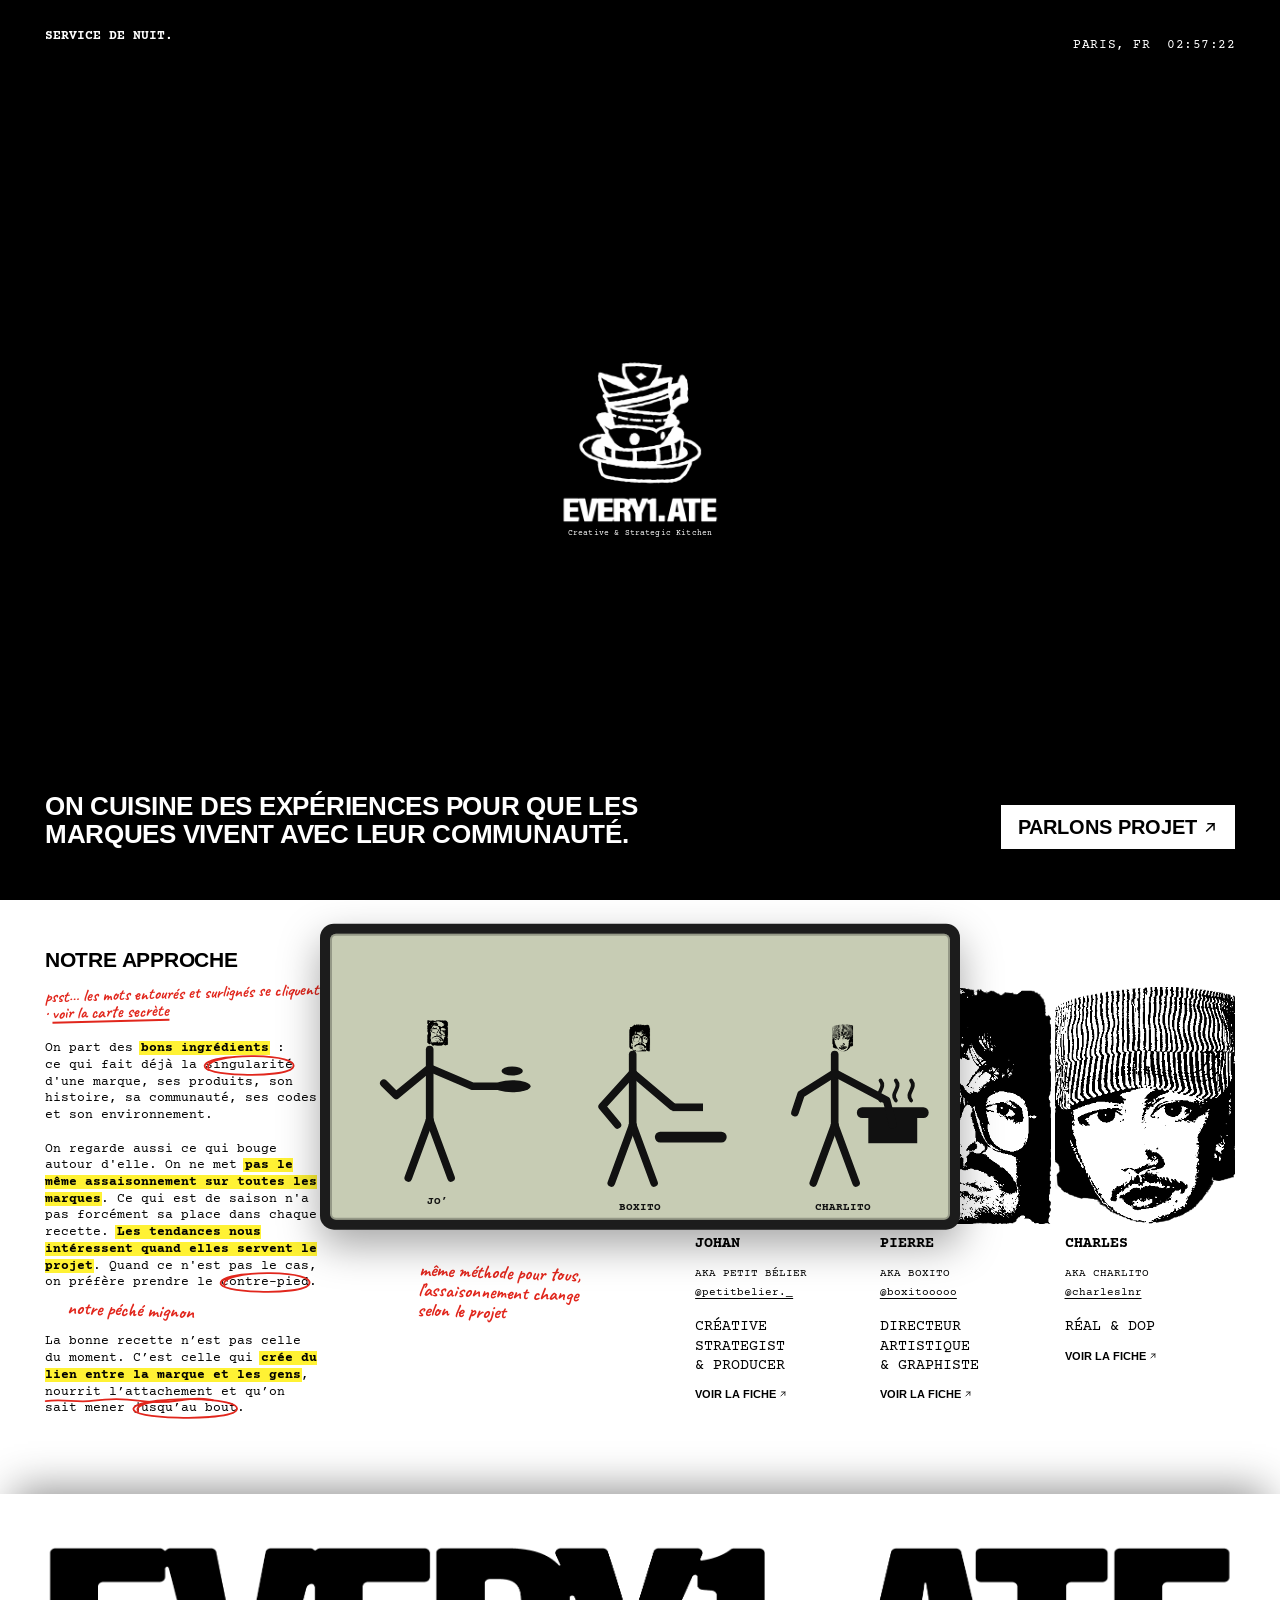
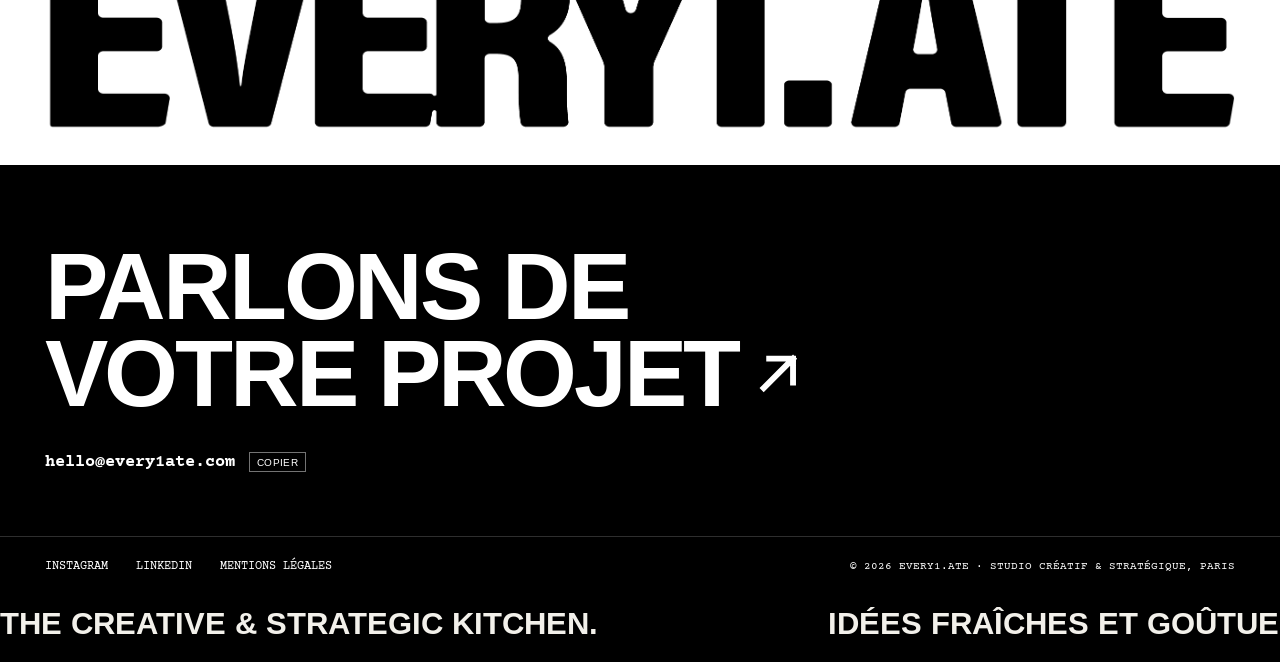
==== commit dd99c7b4: "Mobile fixes, fixed profile panel, lighter footer, Game & Watch rush - Mobile: native play button hi" ====
--- a/site/index.html
+++ b/site/index.html
@@ -37,7 +37,7 @@
 
     <!-- Top bar initiale -->
     <div class="hero-top">
-      <p class="hero-open" id="hero-open">La cuisine est ouverte.</p>
+      <p class="hero-open open-label" id="hero-open">La cuisine est ouverte.</p>
       <p class="hero-clock" data-paris-clock data-egg="nuit">PARIS, FR 00:00:00</p>
     </div>
 
@@ -56,6 +56,7 @@
 
     <!-- Mini-barre de transition (mobile uniquement, pas une navbar) -->
     <div class="m-bar" aria-hidden="true">
+      <p class="m-bar-open open-label">La cuisine est ouverte.</p>
       <p class="m-bar-clock" data-paris-clock>PARIS, FR 00:00:00</p>
     </div>
 
@@ -83,7 +84,6 @@
       On part des <b data-egg="plat" role="button" tabindex="0">bons ingrédients</b>&nbsp;:<br>
       ce qui fait déjà la <span class="pen pen-circle" data-egg="pluie" role="button" tabindex="0">singularité<svg class="pen-svg" viewBox="0 0 200 60" preserveAspectRatio="none" aria-hidden="true" focusable="false"><path pathLength="1" d="M18 38C8 20 58 5 112 6c52 1 86 12 80 29-5 18-62 23-104 21C44 54 5 46 10 30 14 18 44 9 74 8"/></svg></span> d'une marque, ses produits, son histoire, sa communauté, ses codes et son environnement.
     </p>
-    <p class="note" data-mark><svg class="note-arrow" viewBox="0 0 44 32" aria-hidden="true" focusable="false"><path pathLength="1" d="M40 28C30 26 14 20 8 6M8 6 5 16M8 6l10 3"/></svg>tout part de là</p>
     <p class="approche-text" data-mark>
       On regarde aussi ce qui bouge autour d'elle. On ne met <b data-egg="croquis" role="button" tabindex="0">pas le même assaisonnement sur toutes les marques</b>. Ce qui est de saison n'a pas forcément sa place dans chaque recette. <b data-egg="rush" role="button" tabindex="0">Les tendances nous intéressent quand elles servent le projet</b>. Quand ce n'est pas le cas, on préfère prendre le <span class="pen pen-circle" data-egg="negatif" role="button" tabindex="0">contre-pied<svg class="pen-svg" viewBox="0 0 200 60" preserveAspectRatio="none" aria-hidden="true" focusable="false"><path pathLength="1" d="M18 38C8 20 58 5 112 6c52 1 86 12 80 29-5 18-62 23-104 21C44 54 5 46 10 30 14 18 44 9 74 8"/></svg></span>.
     </p>
@@ -91,7 +91,6 @@
     <p class="approche-text" data-mark>
       La bonne recette n’est pas celle du moment. C’est celle qui <b data-egg="brigade" role="button" tabindex="0">crée du lien entre la marque et les gens</b>, <span class="pen pen-under" data-egg="clin" role="button" tabindex="0">nourrit l’attachement<svg class="pen-svg pen-svg-under" viewBox="0 0 200 14" preserveAspectRatio="none" aria-hidden="true" focusable="false"><path pathLength="1" d="M2 9c20-6 36 4 56-1s34-5 52 0 32 4 50-1 26-4 38 0"/></svg></span> et qu’on sait mener <span class="pen pen-circle" data-egg="bout" role="button" tabindex="0">jusqu’au bout<svg class="pen-svg" viewBox="0 0 200 60" preserveAspectRatio="none" aria-hidden="true" focusable="false"><path pathLength="1" d="M18 38C8 20 58 5 112 6c52 1 86 12 80 29-5 18-62 23-104 21C44 54 5 46 10 30 14 18 44 9 74 8"/></svg></span>.
     </p>
-    <p class="note" data-mark><svg class="note-arrow" viewBox="0 0 44 32" aria-hidden="true" focusable="false"><path pathLength="1" d="M40 28C30 26 14 20 8 6M8 6 5 16M8 6l10 3"/></svg>promis, juré.</p>
   </div>
 
   <div id="expertises-list" class="col col-expertises" data-reveal>
@@ -176,6 +175,7 @@
         </a>
         <h3 class="member-name">Johan</h3>
         <p class="member-aka">Aka Petit Bélier</p>
+        <a class="member-insta" href="https://www.instagram.com/petitbelier._/" target="_blank" rel="noopener noreferrer">@petitbelier._</a>
         <p class="member-role">Créative Strategist<br>&amp; Producer</p>
         <button type="button" class="member-more" aria-expanded="false" aria-controls="fiche-johan"><span>Voir la fiche</span><svg class="i-arrow" viewBox="0 0 16 16" aria-hidden="true" focusable="false"><path d="M4 12L12 4M5.5 4H12v6.5" fill="none" stroke="currentColor" stroke-width="1.6" stroke-linecap="square"/></svg></button>
         <div class="member-fiche" id="fiche-johan">
@@ -200,6 +200,7 @@
         </a>
         <h3 class="member-name">Pierre</h3>
         <p class="member-aka">Aka Boxito</p>
+        <a class="member-insta" href="https://www.instagram.com/boxitooooo/" target="_blank" rel="noopener noreferrer">@boxitooooo</a>
         <p class="member-role">Directeur artistique<br>&amp; Graphiste</p>
         <button type="button" class="member-more" aria-expanded="false" aria-controls="fiche-pierre"><span>Voir la fiche</span><svg class="i-arrow" viewBox="0 0 16 16" aria-hidden="true" focusable="false"><path d="M4 12L12 4M5.5 4H12v6.5" fill="none" stroke="currentColor" stroke-width="1.6" stroke-linecap="square"/></svg></button>
         <div class="member-fiche" id="fiche-pierre">
@@ -224,6 +225,7 @@
         </a>
         <h3 class="member-name">Charles</h3>
         <p class="member-aka">Aka Charlito</p>
+        <a class="member-insta" href="https://www.instagram.com/charleslnr/" target="_blank" rel="noopener noreferrer">@charleslnr</a>
         <p class="member-role">Réal &amp; DOP</p>
         <button type="button" class="member-more" aria-expanded="false" aria-controls="fiche-charles"><span>Voir la fiche</span><svg class="i-arrow" viewBox="0 0 16 16" aria-hidden="true" focusable="false"><path d="M4 12L12 4M5.5 4H12v6.5" fill="none" stroke="currentColor" stroke-width="1.6" stroke-linecap="square"/></svg></button>
         <div class="member-fiche" id="fiche-charles">
@@ -257,28 +259,21 @@
   </div>
 
   <div class="footer-cta" id="footer-cta">
-    <p class="footer-kicker">Une idée sur le feu&nbsp;?</p>
     <button type="button" class="footer-title" data-open-form>Parlons de<br>votre projet<svg class="i-arrow" viewBox="0 0 16 16" aria-hidden="true" focusable="false"><path d="M4 12L12 4M5.5 4H12v6.5" fill="none" stroke="currentColor" stroke-width="1.6" stroke-linecap="square"/></svg></button>
 
     <div class="footer-mail">
       <a id="footer-email" href="mailto:hello@every1ate.com?subject=Contact%20%E2%80%94%20Every1.ate">hello@every1ate.com</a>
       <button type="button" class="copy-mail" data-copy="hello@every1ate.com">Copier</button>
     </div>
-    <p class="footer-reassure">Réponse sous 48 à 72&nbsp;h · Brief, idée ou simple café</p>
   </div>
 
   <div id="footer-main" class="footer-main">
     <ul class="footer-links">
-      <li><a id="footer-portfolio" href="mailto:hello@every1ate.com?subject=Demande%20de%20portfolio%20%E2%80%94%20Every1.ate">Portfolio sur demande</a></li>
       <li><a id="footer-instagram" href="https://www.instagram.com/every1.ate/" target="_blank" rel="noopener noreferrer">Instagram</a></li>
       <li><a id="footer-linkedin" href="https://www.linkedin.com/company/every1-ate/" target="_blank" rel="noopener noreferrer">LinkedIn</a></li>
-      <li><button type="button" class="share-site" hidden>Partager le site</button></li>
-      <li><button type="button" class="open-carte open-carte-footer">La carte secrète</button></li>
+      <li><a href="mentions-legales.html">Mentions légales</a></li>
     </ul>
-    <div id="footer-meta" class="footer-meta">
-      <p id="footer-paris-clock" data-paris-clock>PARIS, FR 00:00:00</p>
-      <p id="footer-legal" data-egg="legal">© 2026 EVERY1.ATE</p>
-    </div>
+    <p id="footer-legal" class="footer-meta" data-egg="legal">© 2026 EVERY1.ATE · Studio créatif &amp; stratégique, Paris</p>
   </div>
 
   <div class="e1-marquee">
@@ -317,19 +312,18 @@
 <!-- Fiche d'un chef : bulle accrochée au visage, façon sélection de joueur -->
 <div class="chef" role="dialog" aria-labelledby="chef-name" aria-hidden="true">
   <div class="chef-bubble">
-    <span class="chef-tail" aria-hidden="true"></span>
     <div class="chef-top">
       <div class="chef-tabs"><button type="button" class="chef-tab" data-i="0" aria-label="Fiche de Johan"><img src="assets/SF%20Johan.png" alt=""></button><button type="button" class="chef-tab" data-i="1" aria-label="Fiche de Pierre"><img src="assets/SF%20Pierre.png" alt=""></button><button type="button" class="chef-tab" data-i="2" aria-label="Fiche de Charles"><img src="assets/SF%20Charles.png" alt=""></button></div>
       <p class="chef-kicker">Joueur <span class="chef-index">1 / 3</span></p>
       <button type="button" class="chef-close" aria-label="Fermer la fiche">×</button>
     </div>
-    <h3 id="chef-name" class="chef-name">
-      <a class="chef-link chef-first" href="#" target="_blank" rel="noopener noreferrer"></a>
+    <h3 id="chef-name" class="chef-name chef-first"></h3>
+    <p class="chef-aka-line">
       <a class="chef-link chef-aka" href="#" target="_blank" rel="noopener noreferrer"></a>
-    </h3>
+      <a class="chef-link chef-handle" href="#" target="_blank" rel="noopener noreferrer"></a>
+    </p>
     <p class="chef-role"></p>
     <dl class="chef-fiche"></dl>
-    <p class="chef-hint">Nom ou surnom → son Instagram</p>
   </div>
 </div>
 
@@ -362,6 +356,30 @@
 <!-- Easter egg : coup de feu (bandeau) -->
 <div class="rush-banner" aria-hidden="true"><div class="rush-track"><span>Coup de feu&nbsp;! Ça envoie&nbsp;! Service&nbsp;! </span><span>Coup de feu&nbsp;! Ça envoie&nbsp;! Service&nbsp;! </span><span>Coup de feu&nbsp;! Ça envoie&nbsp;! Service&nbsp;! </span><span>Coup de feu&nbsp;! Ça envoie&nbsp;! Service&nbsp;! </span></div></div>
 
+<!-- Coup de feu : 2e bandeau (marque, diagonale opposée) -->
+<div class="rush-banner rush-banner-2" aria-hidden="true"><div class="rush-track rush-track-2"><span><img src="assets/Logo%20Typo%20B.png" alt=""></span><span><img src="assets/Logo%20Typo%20B.png" alt=""></span><span><img src="assets/Logo%20Typo%20B.png" alt=""></span><span><img src="assets/Logo%20Typo%20B.png" alt=""></span><span><img src="assets/Logo%20Typo%20B.png" alt=""></span><span><img src="assets/Logo%20Typo%20B.png" alt=""></span></div></div>
+
+<!-- Coup de feu : la brigade en cuisine, façon Game & Watch -->
+<div class="rush-crew" aria-hidden="true">
+  <div class="crew-screen">
+      <div class="crew-fig crew-johan">
+        <img class="crew-head" src="assets/SF%20Johan.png" alt="">
+        <svg class="crew-body" viewBox="0 0 130 160" aria-hidden="true" focusable="false"><g class="leg leg-l"><line x1="60" y1="112" x2="46" y2="150"/></g><g class="leg leg-r"><line x1="60" y1="112" x2="74" y2="150"/></g><line x1="60" y1="66" x2="60" y2="112"/><g class="arm arm-l"><polyline points="60,78 38,96 30,88"/></g><g class="arm arm-r tool-pan"><polyline points="60,78 88,90 104,90"/><ellipse cx="114" cy="90" rx="12" ry="4" class="fill"/><ellipse cx="114" cy="80" rx="7" ry="3" class="fill food"/></g></svg>
+        <span class="crew-name">Jo’</span>
+      </div>
+      <div class="crew-fig crew-pierre">
+        <img class="crew-head" src="assets/SF%20Pierre.png" alt="">
+        <svg class="crew-body" viewBox="0 0 130 160" aria-hidden="true" focusable="false"><g class="leg leg-l"><line x1="60" y1="112" x2="46" y2="150"/></g><g class="leg leg-r"><line x1="60" y1="112" x2="74" y2="150"/></g><line x1="60" y1="66" x2="60" y2="112"/><line x1="78" y1="120" x2="118" y2="120" class="thick"/><g class="arm arm-l"><polyline points="60,78 40,100 50,112"/></g><g class="arm arm-r tool-knife"><polyline points="60,78 86,100"/><rect x="86" y="98" width="20" height="5" class="fill"/></g></svg>
+        <span class="crew-name">Boxito</span>
+      </div>
+      <div class="crew-fig crew-charles">
+        <img class="crew-head" src="assets/SF%20Charles.png" alt="">
+        <svg class="crew-body" viewBox="0 0 130 160" aria-hidden="true" focusable="false"><g class="leg leg-l"><line x1="60" y1="112" x2="46" y2="150"/></g><g class="leg leg-r"><line x1="60" y1="112" x2="74" y2="150"/></g><line x1="60" y1="66" x2="60" y2="112"/><rect x="82" y="104" width="32" height="20" class="fill"/><line x1="78" y1="104" x2="118" y2="104" class="thick"/><g class="steam"><path d="M90 96c-4-5 4-8 0-13M100 96c-4-5 4-8 0-13M110 96c-4-5 4-8 0-13"/></g><g class="arm arm-l"><polyline points="60,78 38,92 34,104"/></g><g class="arm arm-r tool-spoon"><polyline points="60,78 94,96 98,112"/></g></svg>
+        <span class="crew-name">Charlito</span>
+      </div>
+  </div>
+</div>
+
 <!-- Easter egg : le plat du jour (ticket de cuisine) -->
 <aside class="ticket" aria-hidden="true">
   <div class="ticket-head">
@@ -399,11 +417,21 @@
 
     <h2 id="e1-form-title" class="e1-form-title">PARLONS<br>PROJET.</h2>
 
-    <p class="e1-form-intro">Un brief, une idée, une collaboration en tête&nbsp;? Donnez-nous juste de quoi commencer.</p>
+    <p class="e1-form-intro">Rendez-vous, brief ou collaboration : donnez-nous juste de quoi commencer. Réponse sous 48 à 72&nbsp;h.</p>
 
     <form id="e1-project-form" action="https://formspree.io/f/mjyvnlvd" method="POST">
 
       <input type="hidden" name="subject" value="Nouvelle demande projet — Every1.ate">
+
+      <fieldset class="e1-intent">
+        <legend class="e1-services-label">Je souhaite</legend>
+        <div class="e1-services">
+          <label class="e1-service"><input type="radio" name="intention" value="Prendre rendez-vous" checked><span>Prendre rendez-vous</span></label>
+          <label class="e1-service"><input type="radio" name="intention" value="Déposer un brief"><span>Déposer un brief</span></label>
+          <label class="e1-service"><input type="radio" name="intention" value="Travailler avec vous"><span>Travailler avec vous</span></label>
+          <label class="e1-service"><input type="radio" name="intention" value="Recevoir le portfolio"><span>Recevoir le portfolio</span></label>
+        </div>
+      </fieldset>
 
       <div class="e1-form-grid">
 
--- a/site/style.css
+++ b/site/style.css
@@ -164,6 +164,13 @@
   overflow: hidden;
 }
 
+.hero-video::-webkit-media-controls,
+.hero-video::-webkit-media-controls-start-playback-button,
+.hero-video::-webkit-media-controls-overlay-play-button {
+  display: none !important;
+  -webkit-appearance: none;
+}
+
 .hero-video {
   position: absolute;
   inset: 0;
@@ -827,13 +834,6 @@
   padding: clamp(48px, 6vw, 110px) var(--gutter) clamp(40px, 5vw, 80px);
 }
 
-.footer-kicker {
-  margin-bottom: 18px;
-  font-family: var(--font-text);
-  font-size: clamp(13px, 1vw, 16px);
-  text-transform: uppercase;
-  color: var(--fluo);
-}
 
 .footer-title {
   display: block;
@@ -898,12 +898,6 @@
   color: var(--black);
 }
 
-.footer-reassure {
-  margin-top: 22px;
-  font-family: var(--font-text);
-  font-size: 12px;
-  opacity: .6;
-}
 
 /* --- Infos --- */
 .footer-main {
@@ -1514,7 +1508,7 @@
   /* Mini-barre noire de transition */
   .m-bar {
     display: flex;
-    justify-content: flex-end;
+    justify-content: space-between;
     align-items: center;
     position: absolute;
     top: 0;
@@ -1528,6 +1522,14 @@
     will-change: transform;
   }
 
+  .m-bar-open {
+    font-family: var(--font-text);
+    font-size: 10px;
+    font-weight: 700;
+    text-transform: uppercase;
+    white-space: nowrap;
+  }
+
   .m-bar-clock {
     font-family: var(--font-text);
     font-size: 11px;
@@ -1550,21 +1552,19 @@
     line-height: 1.08;
   }
 
+  /* CTA visible dès l'arrivée, pleine largeur : facile à toucher */
   .hero-cta {
+    align-self: stretch;
+    justify-content: space-between;
     font-size: 17px;
-    padding: .7em .9em .65em;
-  }
-
-  /* États de départ de l'animation (seulement si JS actif
-     et si l'utilisateur accepte les animations) */
+    padding: .85em 1em .8em;
+  }
+
+  /* État de départ de l'animation (statement seulement) */
   @media (prefers-reduced-motion: no-preference) {
-    .js .hero-statement,
-    .js .hero-cta {
+    .js .hero-statement {
       opacity: 0;
       transform: translateY(18px);
-    }
-    .js .hero-cta {
-      pointer-events: none;
     }
   }
 
@@ -1925,6 +1925,202 @@
 
 .rush-track span {
   padding-right: .5em;
+}
+
+/* 2e bandeau : la marque, en diagonale opposée */
+.rush-banner-2 {
+  top: 34%;
+  padding: 10px 0 8px;
+  background: var(--white);
+  transform: translateY(-50%) rotate(5deg) scaleY(0);
+  transition-delay: 120ms;
+}
+
+html.is-rush .rush-banner-2 {
+  transform: translateY(-50%) rotate(5deg) scaleY(1);
+}
+
+.rush-track-2 {
+  animation-direction: reverse;
+  animation-duration: 4.2s;
+}
+
+.rush-track-2 span {
+  display: block;
+  padding-right: 4vw;
+}
+
+.rush-track-2 img {
+  display: block;
+  height: clamp(34px, 6vw, 80px);
+  width: auto;
+}
+
+/* --- La brigade en cuisine : écran LCD façon Game & Watch --- */
+.rush-crew {
+  position: fixed;
+  left: 50%;
+  bottom: max(16px, env(safe-area-inset-bottom));
+  z-index: 946;
+  width: min(640px, calc(100vw - 24px));
+  padding: 10px;
+  border-radius: 14px;
+  background: #1c1c1c;
+  box-shadow: 0 16px 40px rgba(0, 0, 0, .35);
+  transform: translate(-50%, calc(100% + 40px));
+  transition: transform 380ms var(--ease);
+  pointer-events: none;
+}
+
+html.is-rush .rush-crew {
+  transform: translate(-50%, 0);
+}
+
+.crew-screen {
+  display: grid;
+  grid-template-columns: repeat(3, 1fr);
+  gap: 4px;
+  padding: 10px 8px 6px;
+  border-radius: 6px;
+  /* écran LCD gris-vert */
+  background: #c7ccb4;
+  box-shadow: inset 0 0 0 2px rgba(0, 0, 0, .25);
+}
+
+.crew-fig {
+  position: relative;
+}
+
+/* la tête repose sur le cou du stickman */
+.crew-head {
+  position: relative;
+  z-index: 2;
+  display: block;
+  width: 42%;
+  height: auto;
+  margin: 0 auto;
+  mix-blend-mode: multiply;
+  transform: translateX(0) scale(.25);
+  transform-origin: 50% 100%;
+}
+
+html.is-rush .crew-head {
+  animation: e1-grow 520ms cubic-bezier(.3, 1.6, .5, 1) 380ms both,
+             e1-bob 360ms steps(1) 900ms infinite;
+}
+
+.crew-body {
+  display: block;
+  width: 100%;
+  height: auto;
+  /* le cou est à 66/160 de la hauteur du corps (= 50,8 % de sa largeur) */
+  margin-top: -49%;
+}
+
+.crew-body line,
+.crew-body polyline,
+.crew-body path {
+  fill: none;
+  stroke: #111;
+  stroke-width: 5;
+  stroke-linecap: round;
+  stroke-linejoin: round;
+}
+
+.crew-body .thick { stroke-width: 7; }
+.crew-body .fill { fill: #111; stroke: none; }
+.crew-body .steam path { stroke-width: 2.5; }
+
+.crew-name {
+  display: block;
+  margin-top: 2px;
+  text-align: center;
+  font-family: var(--font-text);
+  font-size: 11px;
+  font-weight: 700;
+  color: #111;
+  text-transform: uppercase;
+}
+
+.crew-body g {
+  transform-box: fill-box;
+}
+
+.crew-body .leg-l,
+.crew-body .leg-r   { transform-origin: 50% 0; }
+.crew-body .arm     { transform-origin: 0 0; }
+
+/* Animations image par image (steps) : l'esprit Game & Watch */
+html.is-rush .crew-body .leg-l { animation: gw-leg 360ms steps(1) infinite; }
+html.is-rush .crew-body .leg-r { animation: gw-leg 360ms steps(1) 180ms infinite; }
+html.is-rush .crew-body .arm-l { animation: gw-arm-l 480ms steps(1) infinite; }
+
+html.is-rush .tool-pan   { animation: gw-flip 480ms steps(1) infinite; }
+html.is-rush .tool-pan .food { animation: gw-food 480ms steps(1) infinite; transform-box: fill-box; }
+html.is-rush .tool-knife { animation: gw-chop 260ms steps(1) infinite; }
+html.is-rush .tool-spoon { animation: gw-stir 400ms steps(1) infinite; }
+html.is-rush .crew-body .steam { animation: gw-steam 400ms steps(1) infinite; }
+
+@keyframes e1-grow {
+  from { transform: scale(.25); }
+  to   { transform: scale(1); }
+}
+
+@keyframes e1-bob {
+  0%   { translate: 0 0; }
+  50%  { translate: 0 -3px; }
+}
+
+@keyframes gw-leg {
+  0%   { transform: rotate(0deg); }
+  50%  { transform: rotate(14deg); }
+}
+
+@keyframes gw-arm-l {
+  0%   { transform: rotate(0deg); }
+  50%  { transform: rotate(-22deg); }
+}
+
+@keyframes gw-flip {
+  0%   { transform: rotate(0deg); }
+  50%  { transform: rotate(-16deg); }
+}
+
+@keyframes gw-food {
+  0%   { transform: translateY(0); }
+  50%  { transform: translateY(-26px) rotate(180deg); }
+}
+
+@keyframes gw-chop {
+  0%   { transform: rotate(-14deg); }
+  50%  { transform: rotate(12deg); }
+}
+
+@keyframes gw-stir {
+  0%   { transform: rotate(-8deg) translateX(0); }
+  50%  { transform: rotate(8deg) translateX(3px); }
+}
+
+@keyframes gw-steam {
+  0%   { opacity: 1; }
+  50%  { opacity: .25; }
+}
+
+@media (max-width: 480px) {
+  .rush-crew {
+    padding: 7px;
+    border-radius: 10px;
+  }
+  .crew-name {
+    font-size: 9px;
+  }
+}
+
+@media (prefers-reduced-motion: reduce) {
+  html.is-rush .crew-head {
+    animation: none;
+    transform: none;
+  }
 }
 
 @media (prefers-reduced-motion: no-preference) {
@@ -2021,6 +2217,7 @@
 
 .ticket-actions {
   display: flex;
+  flex-direction: row-reverse;
   justify-content: space-between;
   align-items: center;
   margin-top: 12px;
@@ -2116,21 +2313,48 @@
   text-decoration: underline wavy var(--pen) 1.5px;
 }
 
-/* Mobile : la notification passe en haut (le bas est pris par le CTA flottant) */
+/* Mobile : notification en bas à droite, juste au-dessus du CTA flottant
+   (zone naturelle du pouce, main droite) */
 @media (max-width: 480px) {
   .toast {
-    top: max(14px, env(safe-area-inset-top));
-    bottom: auto;
-    transform: translate(-50%, -12px);
+    left: auto;
+    right: 14px;
+    bottom: calc(max(18px, env(safe-area-inset-bottom)) + 58px);
+    max-width: calc(100% - 28px);
+    text-align: left;
+    transform: translateY(12px);
   }
   .toast.is-visible {
-    transform: translate(-50%, 0);
+    transform: none;
+  }
+  .toast.has-action {
+    display: flex;
+    align-items: center;
+    gap: 10px;
+  }
+  .toast-action {
+    flex-shrink: 0;
+    padding: 10px 12px 9px;
   }
 }
 
 /* =========================================================
    BRIGADE — la fiche de chaque chef (s'ouvre en grand)
    ========================================================= */
+
+.member-insta {
+  display: inline-block;
+  margin-top: .5em;
+  padding-left: 10px;
+  font-family: var(--font-text);
+  font-size: clamp(11px, .85vw, 13px);
+  text-decoration: underline;
+  text-underline-offset: 3px;
+}
+
+.member-insta:hover {
+  color: var(--pen);
+}
 
 .member-more {
   display: inline-flex;
@@ -2153,9 +2377,23 @@
 }
 
 @media (max-width: 900px) {
+  .member {
+    grid-template-rows: auto auto auto auto auto 1fr;
+  }
+
+  .member-insta,
   .member-more {
     grid-column: 2;
+    justify-self: start;
     padding-left: 0;
+  }
+
+  /* bouton "Voir la fiche" bien visible, juste sous le texte */
+  .member-more {
+    margin-top: 14px;
+    padding: 11px 14px 10px;
+    border: 1.5px solid var(--black);
+    font-size: 13px;
   }
 }
 
@@ -2175,191 +2413,48 @@
   pointer-events: auto;
 }
 
-/* La bulle : papier, contour noir, ombre franche (esprit jeu / BD) */
+/* Panneau fixe (seul le contenu change) — esprit "sélection de joueur" */
 .chef-bubble {
   position: fixed;
-  left: 0;
-  top: 0;
-  width: min(400px, calc(100vw - 24px));
-  max-height: calc(100dvh - 24px);
+  right: max(24px, env(safe-area-inset-right));
+  top: 50%;
+  width: min(400px, calc(100vw - 48px));
+  max-height: 84dvh;
   overflow-y: auto;
   overscroll-behavior: contain;
-  padding: 14px 18px 16px;
+  padding: 14px 18px 18px;
   border: 2px solid var(--black);
   background: var(--paper-color) var(--paper);
   color: var(--black);
   box-shadow: 7px 7px 0 var(--black);
   opacity: 0;
-  transform: scale(.94);
-  transform-origin: var(--origin, 0 0);
-  transition: opacity var(--t-fast) ease, transform var(--t-fast) var(--ease);
+  transform: translate(24px, -50%);
+  transition: opacity var(--t-fast) ease, transform var(--t-base) var(--ease);
 }
 
 .chef.is-open .chef-bubble {
   opacity: 1;
-  transform: none;
-}
-
-/* Pointe de la bulle, orientée vers le visage (côté fixé en JS) */
-.chef-tail {
-  position: absolute;
-  width: 18px;
-  height: 18px;
-  background: var(--paper-color);
-  border: 2px solid var(--black);
-}
-
-.chef-bubble[data-side="right"] .chef-tail {
-  left: -11px;
-  top: var(--tail, 40px);
-  border-top: 0;
-  border-right: 0;
-  transform: rotate(45deg);
-}
-
-.chef-bubble[data-side="left"] .chef-tail {
-  right: -11px;
-  top: var(--tail, 40px);
-  border-bottom: 0;
-  border-left: 0;
-  transform: rotate(45deg);
-}
-
-.chef-bubble[data-side="below"] .chef-tail {
-  top: -11px;
-  left: var(--tail, 40px);
-  border-bottom: 0;
-  border-right: 0;
-  transform: rotate(45deg);
-}
-
-.chef-bubble[data-side="above"] .chef-tail {
-  bottom: -11px;
-  left: var(--tail, 40px);
-  border-top: 0;
-  border-left: 0;
-  transform: rotate(45deg);
-}
-
-/* En-tête "sélection de joueur" : 3 emplacements */
-.chef-top {
-  display: flex;
-  align-items: center;
-  gap: 10px;
-  padding-bottom: 12px;
-  border-bottom: 1px solid var(--black);
-}
-
-.chef-tabs {
-  display: flex;
-  gap: 6px;
-}
-
-.chef-tab {
-  width: 40px;
-  height: 48px;
-  overflow: hidden;
-  border: 1.5px solid transparent;
-  opacity: .45;
-  transition: opacity var(--t-fast) ease, border-color var(--t-fast) ease, transform 120ms ease;
-}
-
-.chef-tab img {
-  width: 100%;
-  height: 100%;
-  object-fit: cover;
-  mix-blend-mode: multiply;
-}
-
-.chef-tab:hover {
-  opacity: .8;
-}
-
-.chef-tab.is-active {
-  opacity: 1;
-  border-color: var(--black);
-}
-
-.chef-tab:active {
-  transform: scale(.94);
-}
-
-.chef-kicker {
-  margin-left: auto;
-  font-family: var(--font-text);
-  font-size: 11px;
-  font-weight: 700;
-  text-transform: uppercase;
-}
-
-.chef-close {
-  font-family: var(--font-title);
-  font-size: 22px;
-  line-height: 1;
-  padding: 0 2px;
-}
-
-.chef-name {
-  margin-top: 14px;
-  font-family: var(--font-title);
-  font-size: 34px;
-  font-weight: 700;
-  line-height: .95;
-  letter-spacing: -.02em;
-  text-transform: uppercase;
-}
-
-.chef-link {
-  transition: color var(--t-fast) ease;
-}
-
-.chef-link:hover {
-  color: var(--pen);
-}
-
-.chef-aka {
-  display: inline-block;
-  font-size: .45em;
-  letter-spacing: 0;
-  vertical-align: .25em;
-}
-
-.chef-role {
-  margin-top: .45em;
-  padding-bottom: .8em;
-  border-bottom: 1px solid var(--black);
-  font-family: var(--font-title);
-  font-size: 15px;
-  font-weight: 700;
-  line-height: 1.1;
-  text-transform: uppercase;
-}
-
-.chef-fiche {
-  margin: 4px 0 0;
-}
-
-.chef-fiche dt {
-  margin-top: 12px;
-  font-family: var(--font-title);
-  font-size: 11px;
-  font-weight: 700;
-  text-transform: uppercase;
-}
-
-.chef-fiche dd {
-  margin: .25em 0 0;
-  font-family: var(--font-text);
-  font-size: 13px;
-  line-height: 1.38;
-}
-
-.chef-hint {
-  margin-top: 14px;
-  font-family: var(--font-hand);
-  font-size: 18px;
-  font-weight: 700;
-  color: var(--pen);
+  transform: translate(0, -50%);
+}
+
+/* Mobile : panneau en bas de l'écran, à portée de pouce */
+@media (max-width: 640px) {
+  .chef-bubble {
+    left: 0;
+    right: 0;
+    top: auto;
+    bottom: 0;
+    width: auto;
+    max-height: 62dvh;
+    padding: 12px var(--gutter) max(20px, env(safe-area-inset-bottom));
+    border-width: 2px 0 0;
+    box-shadow: 0 -10px 30px rgba(0, 0, 0, .25);
+    transform: translateY(100%);
+  }
+
+  .chef.is-open .chef-bubble {
+    transform: none;
+  }
 }
 
 /* le visage sélectionné est "encadré", comme un joueur choisi */
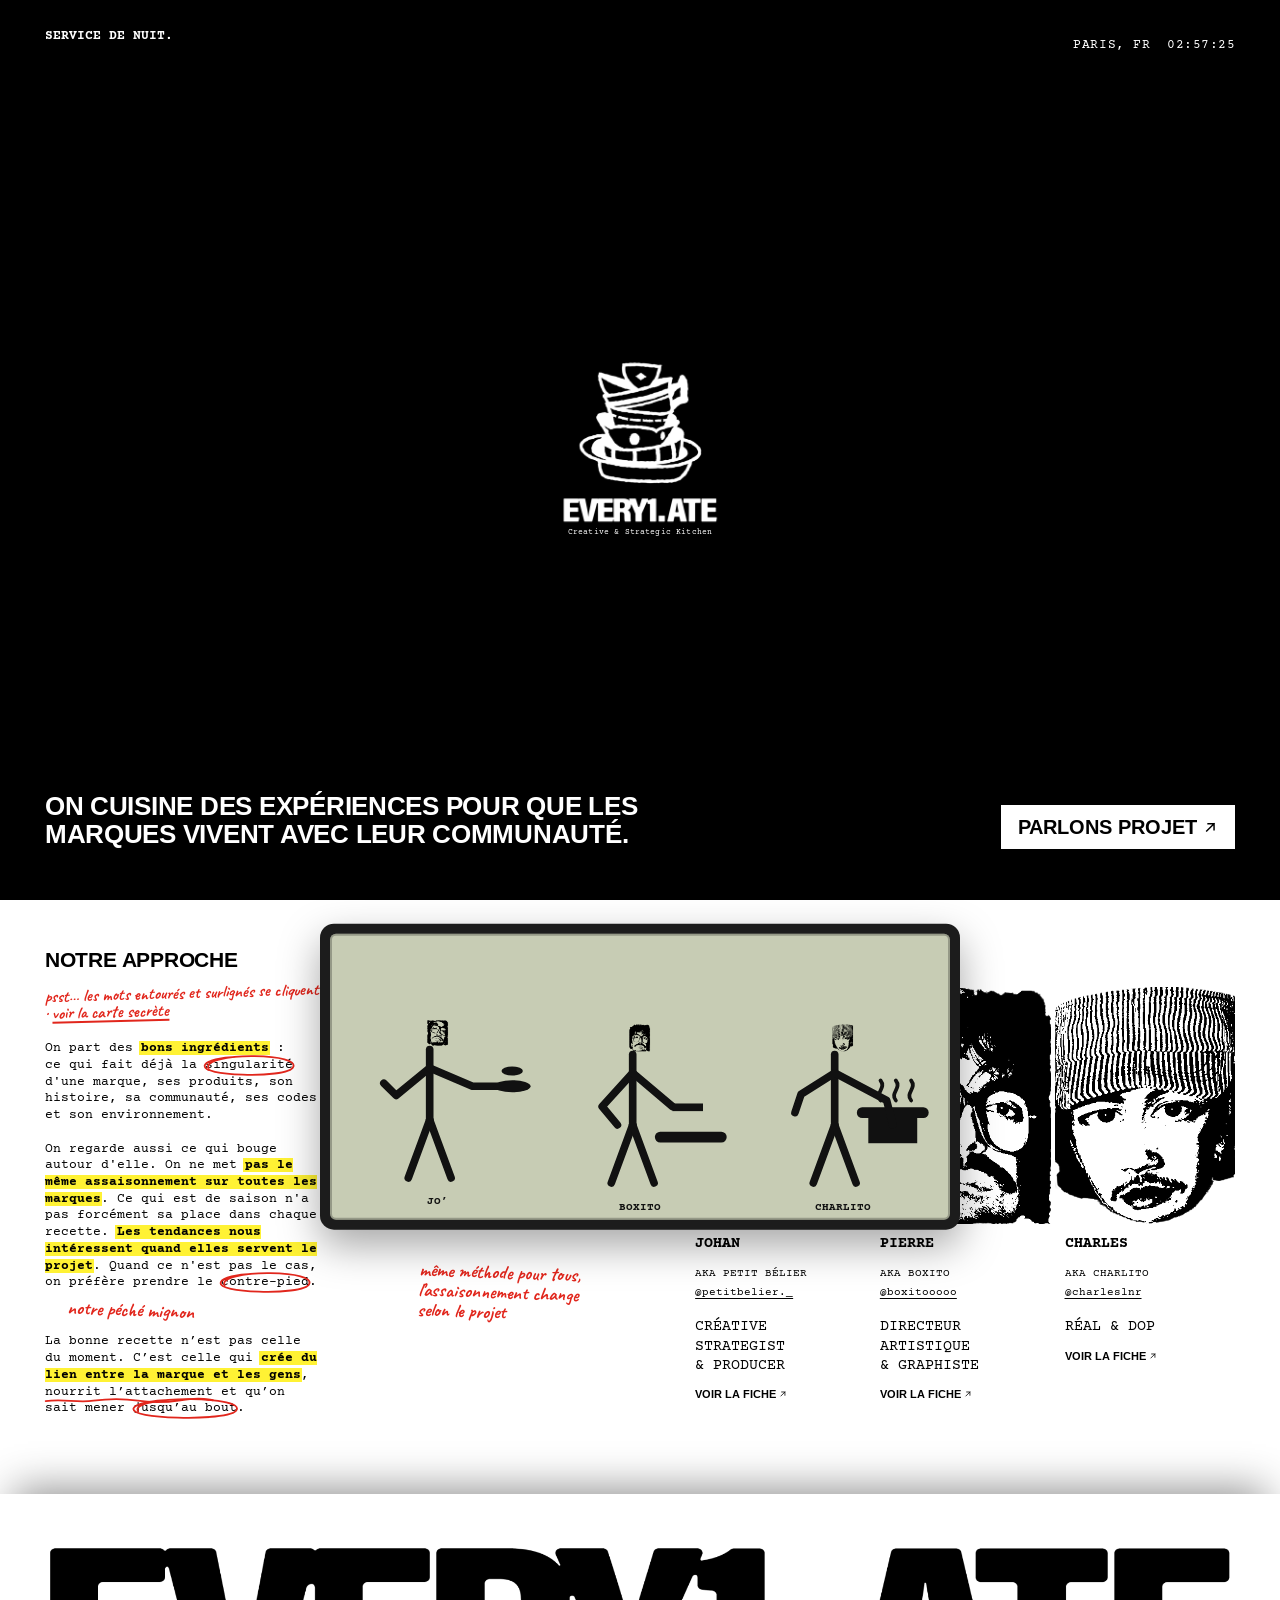
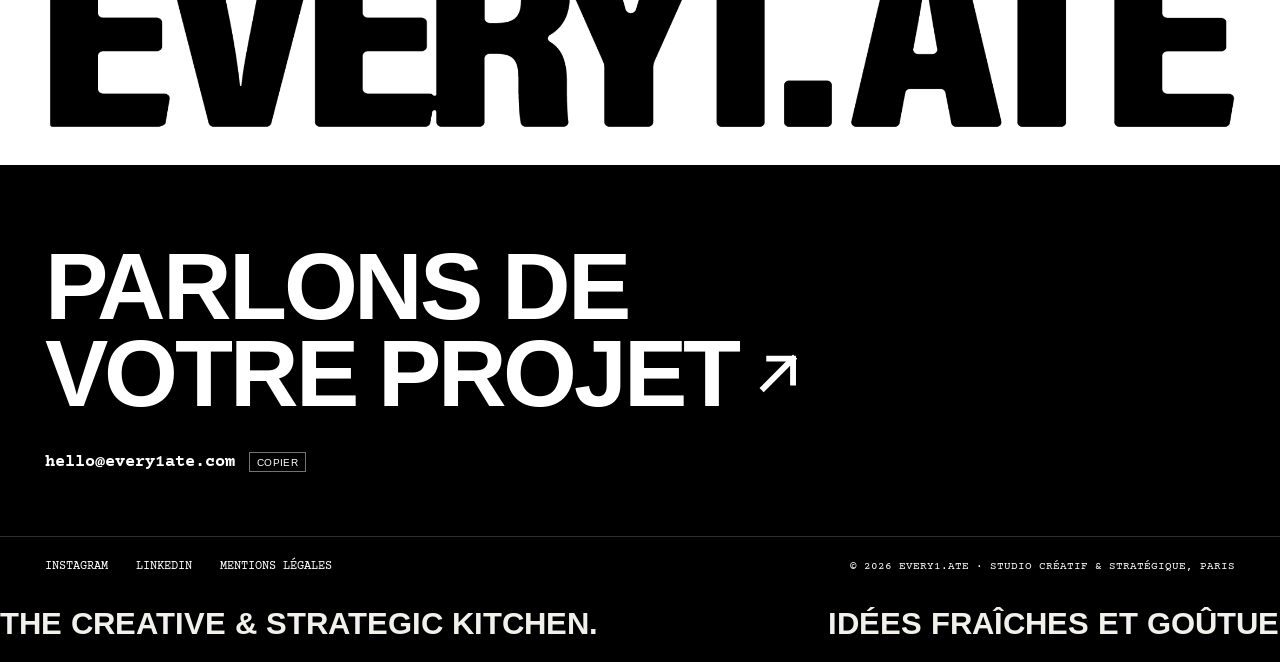
==== commit 23354b33: "Legal & privacy page, SEO/GEO foundations, optimized logos - mentions-legales.html (EVERY1ATE SAS, t" ====
--- a/site/index.html
+++ b/site/index.html
@@ -3,10 +3,81 @@
 <head>
 <meta charset="UTF-8">
 <meta name="viewport" content="width=device-width, initial-scale=1.0, viewport-fit=cover">
-<title>EVERY1.ATE — Creative &amp; Strategic Kitchen</title>
-<meta name="description" content="EVERY1.ATE, creative &amp; strategic kitchen. On cuisine des expériences pour que les marques vivent avec leur communauté.">
+<title>EVERY1.ATE — Studio créatif &amp; stratégique à Paris</title>
+<meta name="description" content="EVERY1.ATE est un studio créatif et stratégique basé à Paris : stratégie de marque, concepts, direction artistique, campagnes, contenus social media, production photo &amp; vidéo et activations. Mode, musique, sport et culture populaire.">
+<link rel="canonical" href="https://every1ate.netlify.app/">
+<meta name="robots" content="index, follow, max-image-preview:large">
+<meta name="author" content="EVERY1.ATE">
 <meta name="theme-color" content="#000000">
-<link rel="icon" href="assets/Logo%20Icono%20W.png">
+<link rel="icon" type="image/png" href="assets/web/favicon-64.png">
+<link rel="apple-touch-icon" href="assets/web/icon-180.png">
+
+<!-- Partage (LinkedIn, WhatsApp, Instagram, X…) -->
+<meta property="og:type" content="website">
+<meta property="og:site_name" content="EVERY1.ATE">
+<meta property="og:locale" content="fr_FR">
+<meta property="og:url" content="https://every1ate.netlify.app/">
+<meta property="og:title" content="EVERY1.ATE — Studio créatif &amp; stratégique à Paris">
+<meta property="og:description" content="On cuisine des expériences pour que les marques vivent avec leur communauté. Stratégie, direction artistique, campagnes, production, activations.">
+<meta property="og:image" content="https://every1ate.netlify.app/assets/web/og-image.jpg">
+<meta property="og:image:width" content="1200">
+<meta property="og:image:height" content="630">
+<meta property="og:image:alt" content="EVERY1.ATE — Creative &amp; Strategic Kitchen">
+<meta name="twitter:card" content="summary_large_image">
+<meta name="twitter:title" content="EVERY1.ATE — Studio créatif &amp; stratégique à Paris">
+<meta name="twitter:description" content="On cuisine des expériences pour que les marques vivent avec leur communauté.">
+<meta name="twitter:image" content="https://every1ate.netlify.app/assets/web/og-image.jpg">
+
+<!-- Données structurées : aident Google et les moteurs IA à comprendre qui nous sommes -->
+<script type="application/ld+json">
+{
+  "@context": "https://schema.org",
+  "@graph": [
+    {
+      "@type": ["Organization", "ProfessionalService"],
+      "@id": "https://every1ate.netlify.app/#studio",
+      "name": "EVERY1.ATE",
+      "alternateName": ["Every1ate", "Every1 Ate", "Everyone Ate"],
+      "legalName": "EVERY1ATE SAS",
+      "slogan": "Creative & Strategic Kitchen",
+      "description": "Studio créatif et stratégique basé à Paris. EVERY1.ATE conçoit des stratégies de marque, des concepts marketing, des directions artistiques, des campagnes publicitaires et des contenus social media, produit des photos et des vidéos, et imagine des activations et des événements. Le studio travaille avec des marques, des agences et des artistes des industries créatives, avec un focus sur la mode, la musique, le sport et la culture populaire.",
+      "url": "https://every1ate.netlify.app/",
+      "logo": "https://every1ate.netlify.app/assets/web/logo-typo-b.webp",
+      "image": "https://every1ate.netlify.app/assets/web/og-image.jpg",
+      "email": "hello@every1ate.com",
+      "address": { "@type": "PostalAddress", "addressLocality": "Paris", "addressCountry": "FR" },
+      "areaServed": [{ "@type": "Country", "name": "France" }, { "@type": "Place", "name": "Europe" }],
+      "knowsAbout": ["Stratégie de marque", "Stratégie créative", "Concepts marketing", "Direction artistique", "Campagne publicitaire", "Contenu social media", "Production photo", "Production vidéo", "Clip musical", "Activation de marque", "Événementiel", "Communauté", "Mode", "Streetwear", "Sportswear", "Musique", "Sport", "Culture populaire"],
+      "sameAs": ["https://www.instagram.com/every1.ate/", "https://www.linkedin.com/company/every1-ate/"],
+      "founder": [
+        { "@type": "Person", "name": "Johan", "alternateName": "Petit Bélier", "jobTitle": "Creative Strategist & Producer", "sameAs": "https://www.instagram.com/petitbelier._/" },
+        { "@type": "Person", "name": "Pierre", "alternateName": "Boxito", "jobTitle": "Directeur artistique & Graphiste", "sameAs": "https://www.instagram.com/boxitooooo/" },
+        { "@type": "Person", "name": "Charles", "alternateName": "Charlito", "jobTitle": "Réalisateur & Directeur de la photographie", "sameAs": "https://www.instagram.com/charleslnr/" }
+      ],
+      "hasOfferCatalog": {
+        "@type": "OfferCatalog",
+        "name": "Expertises",
+        "itemListElement": [
+          { "@type": "Offer", "itemOffered": { "@type": "Service", "name": "Brand & Creative Strategy", "description": "Positionnement, plateforme de marque et création de concepts marketing." } },
+          { "@type": "Offer", "itemOffered": { "@type": "Service", "name": "Direction artistique", "description": "Univers visuel, codes graphiques et supervision des productions pour marques et artistes." } },
+          { "@type": "Offer", "itemOffered": { "@type": "Service", "name": "Campagne & Content", "description": "Conception et production de campagnes publicitaires et de contenus social media." } },
+          { "@type": "Offer", "itemOffered": { "@type": "Service", "name": "Production photo & vidéo", "description": "Production pure : équipe, tournage et post-production pour marques, artistes et agences." } },
+          { "@type": "Offer", "itemOffered": { "@type": "Service", "name": "Event & Communauté", "description": "Activations de marque, lancements, pop-up et rencontres avec la communauté." } }
+        ]
+      },
+      "contactPoint": { "@type": "ContactPoint", "contactType": "new business", "email": "hello@every1ate.com", "availableLanguage": ["French", "English"] }
+    },
+    {
+      "@type": "WebSite",
+      "@id": "https://every1ate.netlify.app/#site",
+      "url": "https://every1ate.netlify.app/",
+      "name": "EVERY1.ATE",
+      "inLanguage": "fr-FR",
+      "publisher": { "@id": "https://every1ate.netlify.app/#studio" }
+    }
+  ]
+}
+</script>
 
 <link rel="preconnect" href="https://fonts.googleapis.com">
 <link rel="preconnect" href="https://fonts.gstatic.com" crossorigin>
@@ -43,14 +114,14 @@
 
     <!-- Logo desktop -->
     <a class="hero-logo" href="#brigade-grid" data-to-brigade aria-label="EVERY1.ATE — découvrir la brigade">
-      <img src="assets/Logo%20full%20W.png" alt="EVERY1.ATE">
+      <img src="assets/web/logo-full-w.webp" alt="EVERY1.ATE">
       <p class="hero-tagline">Creative &amp; Strategic Kitchen</p>
     </a>
 
     <!-- Logo mobile (icône + typo séparées pour l'animation) -->
-    <img class="m-icon" src="assets/Logo%20Icono%20W.png" alt="" aria-hidden="true">
+    <img class="m-icon" src="assets/web/logo-icon-w.webp" alt="" aria-hidden="true">
     <a class="m-typo" href="#brigade-grid" data-to-brigade aria-label="EVERY1.ATE — découvrir la brigade">
-      <img src="assets/Logo%20Typo%20W.png" alt="EVERY1.ATE">
+      <img src="assets/web/logo-typo-w.webp" alt="EVERY1.ATE">
       <p class="hero-tagline">Creative &amp; Strategic Kitchen</p>
     </a>
 
@@ -62,7 +133,7 @@
 
     <!-- Bas du hero -->
     <div class="hero-bottom">
-      <h1 class="hero-statement">On cuisine des expériences pour que les marques vivent avec leur communauté.</h1>
+      <h1 class="hero-statement"><span class="sr-only">EVERY1.ATE, studio créatif et stratégique à Paris. </span>On cuisine des expériences pour que les marques vivent avec leur communauté.</h1>
       <button type="button" class="hero-cta" data-open-form>Parlons projet <svg class="i-arrow" viewBox="0 0 16 16" aria-hidden="true" focusable="false"><path d="M4 12L12 4M5.5 4H12v6.5" fill="none" stroke="currentColor" stroke-width="1.6" stroke-linecap="square"/></svg></button>
     </div>
 
@@ -255,7 +326,7 @@
 <footer id="footer" class="footer stack-card">
 
   <div id="Logo-transition" class="logo-transition">
-    <img src="assets/Logo%20Typo%20B.png" alt="EVERY1.ATE" loading="lazy">
+    <img src="assets/web/logo-typo-b.webp" alt="EVERY1.ATE" loading="lazy">
   </div>
 
   <div class="footer-cta" id="footer-cta">
@@ -357,7 +428,7 @@
 <div class="rush-banner" aria-hidden="true"><div class="rush-track"><span>Coup de feu&nbsp;! Ça envoie&nbsp;! Service&nbsp;! </span><span>Coup de feu&nbsp;! Ça envoie&nbsp;! Service&nbsp;! </span><span>Coup de feu&nbsp;! Ça envoie&nbsp;! Service&nbsp;! </span><span>Coup de feu&nbsp;! Ça envoie&nbsp;! Service&nbsp;! </span></div></div>
 
 <!-- Coup de feu : 2e bandeau (marque, diagonale opposée) -->
-<div class="rush-banner rush-banner-2" aria-hidden="true"><div class="rush-track rush-track-2"><span><img src="assets/Logo%20Typo%20B.png" alt=""></span><span><img src="assets/Logo%20Typo%20B.png" alt=""></span><span><img src="assets/Logo%20Typo%20B.png" alt=""></span><span><img src="assets/Logo%20Typo%20B.png" alt=""></span><span><img src="assets/Logo%20Typo%20B.png" alt=""></span><span><img src="assets/Logo%20Typo%20B.png" alt=""></span></div></div>
+<div class="rush-banner rush-banner-2" aria-hidden="true"><div class="rush-track rush-track-2"><span><img src="assets/web/logo-typo-b.webp" alt=""></span><span><img src="assets/web/logo-typo-b.webp" alt=""></span><span><img src="assets/web/logo-typo-b.webp" alt=""></span><span><img src="assets/web/logo-typo-b.webp" alt=""></span><span><img src="assets/web/logo-typo-b.webp" alt=""></span><span><img src="assets/web/logo-typo-b.webp" alt=""></span></div></div>
 
 <!-- Coup de feu : la brigade en cuisine, façon Game & Watch -->
 <div class="rush-crew" aria-hidden="true">
--- a/site/style.css
+++ b/site/style.css
@@ -99,6 +99,19 @@
 :focus-visible {
   outline: 1px solid currentColor;
   outline-offset: 4px;
+}
+
+/* Texte lu par Google et les lecteurs d'écran, invisible à l'œil */
+.sr-only {
+  position: absolute;
+  width: 1px;
+  height: 1px;
+  margin: -1px;
+  padding: 0;
+  overflow: hidden;
+  clip: rect(0 0 0 0);
+  white-space: nowrap;
+  border: 0;
 }
 
 body.e1-form-open {
@@ -2457,6 +2470,130 @@
   }
 }
 
+/* En-tête "sélection de joueur" : 3 emplacements */
+.chef-top {
+  display: flex;
+  align-items: center;
+  gap: 10px;
+  padding-bottom: 12px;
+  border-bottom: 1px solid var(--black);
+}
+
+.chef-tabs {
+  display: flex;
+  gap: 6px;
+}
+
+.chef-tab {
+  width: 40px;
+  height: 48px;
+  overflow: hidden;
+  border: 1.5px solid transparent;
+  opacity: .45;
+  transition: opacity var(--t-fast) ease, border-color var(--t-fast) ease, transform 120ms ease;
+}
+
+.chef-tab img {
+  width: 100%;
+  height: 100%;
+  object-fit: cover;
+  mix-blend-mode: multiply;
+}
+
+.chef-tab:hover {
+  opacity: .8;
+}
+
+.chef-tab.is-active {
+  opacity: 1;
+  border-color: var(--black);
+}
+
+.chef-tab:active {
+  transform: scale(.94);
+}
+
+.chef-kicker {
+  margin-left: auto;
+  font-family: var(--font-text);
+  font-size: 11px;
+  font-weight: 700;
+  text-transform: uppercase;
+}
+
+.chef-close {
+  font-family: var(--font-title);
+  font-size: 24px;
+  line-height: 1;
+  padding: 4px 6px;
+}
+
+.chef-name {
+  margin-top: 14px;
+  font-family: var(--font-title);
+  font-size: 34px;
+  font-weight: 700;
+  line-height: .95;
+  letter-spacing: -.02em;
+  text-transform: uppercase;
+}
+
+.chef-aka-line {
+  display: flex;
+  flex-wrap: wrap;
+  gap: 4px 14px;
+  margin-top: 8px;
+  font-family: var(--font-title);
+  font-size: 13px;
+  font-weight: 700;
+  text-transform: uppercase;
+}
+
+.chef-link {
+  transition: color var(--t-fast) ease;
+}
+
+.chef-link:hover {
+  color: var(--pen);
+}
+
+.chef-handle {
+  font-family: var(--font-text);
+  text-transform: none;
+  text-decoration: underline;
+  text-underline-offset: 3px;
+}
+
+.chef-role {
+  margin-top: .7em;
+  padding-bottom: .8em;
+  border-bottom: 1px solid var(--black);
+  font-family: var(--font-title);
+  font-size: 15px;
+  font-weight: 700;
+  line-height: 1.1;
+  text-transform: uppercase;
+}
+
+.chef-fiche {
+  margin: 4px 0 0;
+}
+
+.chef-fiche dt {
+  margin-top: 12px;
+  font-family: var(--font-title);
+  font-size: 11px;
+  font-weight: 700;
+  text-transform: uppercase;
+}
+
+.chef-fiche dd {
+  margin: .25em 0 0;
+  font-family: var(--font-text);
+  font-size: 13px;
+  line-height: 1.38;
+}
+
 /* le visage sélectionné est "encadré", comme un joueur choisi */
 .member.is-selected .member-photo {
   outline: 2px solid var(--black);
@@ -2606,6 +2743,143 @@
 
 
 /* =========================================================
+   PAGE MENTIONS LÉGALES
+   ========================================================= */
+
+.legal-page {
+  background: var(--white);
+}
+
+.legal-head {
+  display: flex;
+  justify-content: space-between;
+  align-items: center;
+  gap: 20px;
+  padding: 22px var(--gutter);
+  border-bottom: 1px solid var(--black);
+}
+
+.legal-back {
+  display: inline-flex;
+  align-items: center;
+  gap: 8px;
+  font-family: var(--font-title);
+  font-size: 13px;
+  font-weight: 700;
+  text-transform: uppercase;
+}
+
+.legal-back svg {
+  width: 14px;
+  height: 14px;
+}
+
+.legal-logo img {
+  width: clamp(120px, 14vw, 200px);
+  height: auto;
+}
+
+.legal {
+  max-width: 760px;
+  padding: clamp(36px, 5vw, 72px) var(--gutter) 80px;
+  font-family: var(--font-text);
+  font-size: 15px;
+  line-height: 1.55;
+}
+
+.legal h1 {
+  font-family: var(--font-title);
+  font-size: clamp(32px, 4.4vw, 56px);
+  font-weight: 700;
+  line-height: .98;
+  letter-spacing: -.02em;
+  text-transform: uppercase;
+}
+
+.legal-updated {
+  margin-top: 12px;
+  font-size: 12px;
+  opacity: .6;
+}
+
+.legal section {
+  margin-top: 44px;
+}
+
+.legal h2 {
+  margin-bottom: 12px;
+  font-family: var(--font-title);
+  font-size: 18px;
+  font-weight: 700;
+  text-transform: uppercase;
+}
+
+.legal h3 {
+  margin: 18px 0 4px;
+  font-family: var(--font-title);
+  font-size: 13px;
+  font-weight: 700;
+  text-transform: uppercase;
+}
+
+.legal p + p {
+  margin-top: .8em;
+}
+
+.legal dl {
+  display: grid;
+  grid-template-columns: minmax(0, 220px) minmax(0, 1fr);
+  gap: 8px 20px;
+  margin: 14px 0 0;
+}
+
+.legal dt {
+  font-weight: 700;
+}
+
+.legal dd {
+  margin: 0;
+}
+
+.legal a {
+  text-decoration: underline;
+  text-underline-offset: 3px;
+}
+
+.legal .todo {
+  color: var(--pen);
+  font-weight: 700;
+}
+
+.legal-foot {
+  display: flex;
+  justify-content: space-between;
+  gap: 16px;
+  padding: 22px var(--gutter) max(26px, env(safe-area-inset-bottom));
+  background: var(--black);
+  color: var(--white);
+  font-family: var(--font-text);
+  font-size: 12px;
+  text-transform: uppercase;
+}
+
+.legal-foot a {
+  font-family: var(--font-title);
+  font-weight: 700;
+}
+
+@media (max-width: 560px) {
+  .legal dl {
+    grid-template-columns: 1fr;
+    gap: 2px;
+  }
+  .legal dd {
+    margin-bottom: 10px;
+  }
+}
+
+
+/* =========================================================
    ACCESSIBILITÉ : animations réduites
    ========================================================= */
 
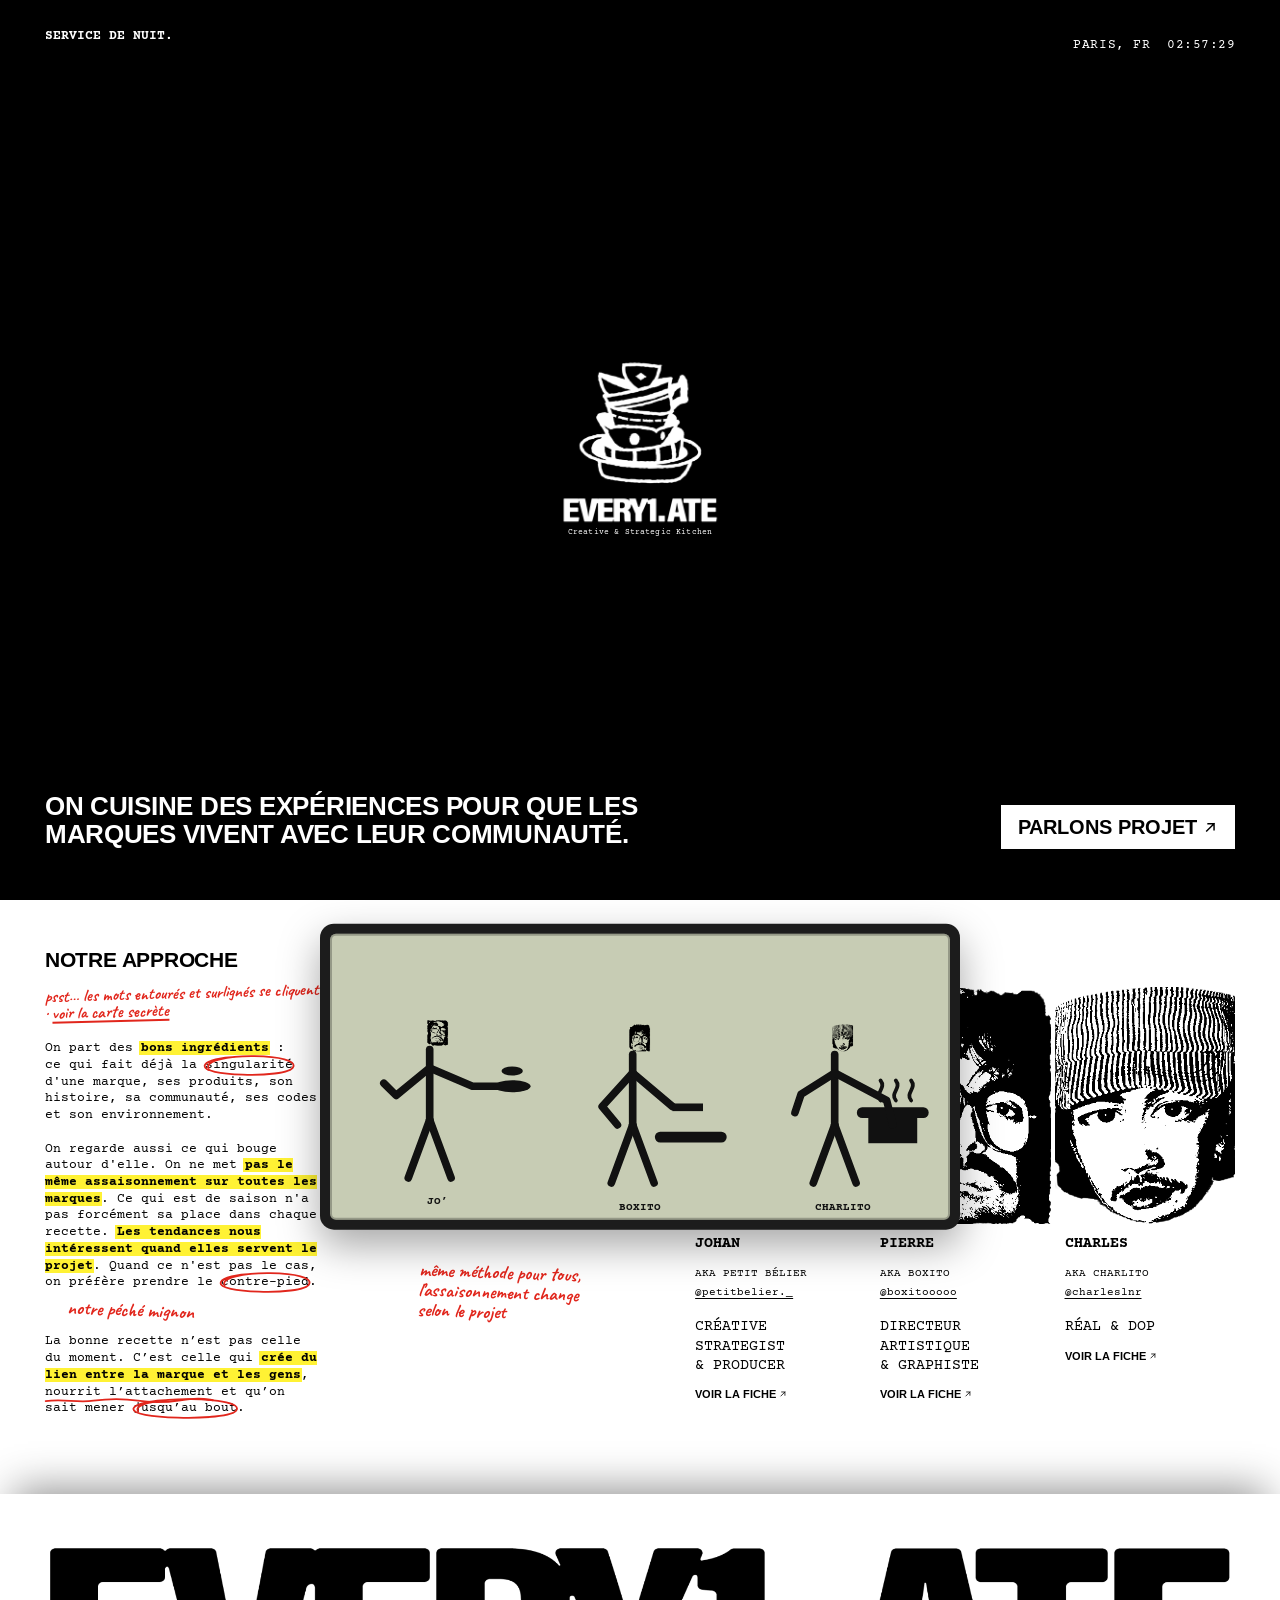
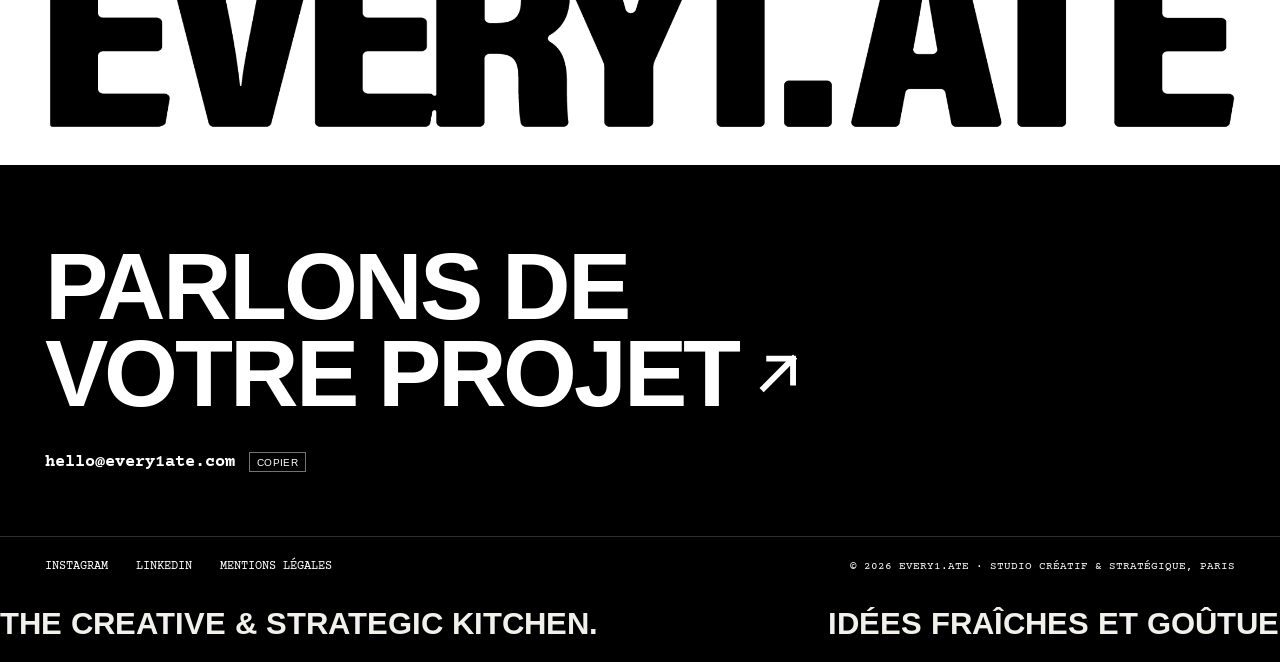
==== commit d368b421: "Full-screen FIFA-style player card, simpler form, completed legal notice - Desktop profile: near ful" ====
--- a/site/index.html
+++ b/site/index.html
@@ -45,7 +45,7 @@
       "logo": "https://every1ate.netlify.app/assets/web/logo-typo-b.webp",
       "image": "https://every1ate.netlify.app/assets/web/og-image.jpg",
       "email": "hello@every1ate.com",
-      "address": { "@type": "PostalAddress", "addressLocality": "Paris", "addressCountry": "FR" },
+      "address": { "@type": "PostalAddress", "streetAddress": "38 rue des Mathurins", "postalCode": "75008", "addressLocality": "Paris", "addressCountry": "FR" },
       "areaServed": [{ "@type": "Country", "name": "France" }, { "@type": "Place", "name": "Europe" }],
       "knowsAbout": ["Stratégie de marque", "Stratégie créative", "Concepts marketing", "Direction artistique", "Campagne publicitaire", "Contenu social media", "Production photo", "Production vidéo", "Clip musical", "Activation de marque", "Événementiel", "Communauté", "Mode", "Streetwear", "Sportswear", "Musique", "Sport", "Culture populaire"],
       "sameAs": ["https://www.instagram.com/every1.ate/", "https://www.linkedin.com/company/every1-ate/"],
@@ -235,7 +235,7 @@
     <h2 class="col-title" data-reveal>La brigade <span class="note note-inline">les chefs&nbsp;!</span></h2>
     <div class="brigade">
 
-      <article class="member" id="brigade-johan" data-reveal>
+      <article class="member" id="brigade-johan" data-reveal data-pos="STRAT" data-stats="Vision stratégique:95|Concepts:94|Structure:91|Production:90|Persévérance:93">
         <a id="photo-johan" class="member-photo" href="https://www.instagram.com/petitbelier._/" target="_blank" rel="noopener noreferrer" aria-label="Voir la fiche de Johan">
           <span class="face" style="--ar:324/396;--src:url('assets/SF%20Johan.png')">
             <img src="assets/SF%20Johan.png" alt="Portrait de Johan" loading="lazy">
@@ -260,7 +260,7 @@
         </div>
       </article>
 
-      <article class="member" id="brigade-pierre" data-reveal>
+      <article class="member" id="brigade-pierre" data-reveal data-pos="DA" data-stats="Direction artistique:96|Souci du détail:97|Graphisme:94|Méthode:92|Créativité:95">
         <a id="photo-pierre" class="member-photo" href="https://www.instagram.com/boxitooooo/" target="_blank" rel="noopener noreferrer" aria-label="Voir la fiche de Pierre">
           <span class="face" style="--ar:305/393;--src:url('assets/SF%20Pierre.png')">
             <img src="assets/SF%20Pierre.png" alt="Portrait de Pierre" loading="lazy">
@@ -285,7 +285,7 @@
         </div>
       </article>
 
-      <article class="member" id="brigade-charles" data-reveal>
+      <article class="member" id="brigade-charles" data-reveal data-pos="RÉAL" data-stats="Réalisation:95|Image:93|Énergie:98|Décision:94|Esprit d’équipe:96">
         <a id="photo-charles" class="member-photo" href="https://www.instagram.com/charleslnr/" target="_blank" rel="noopener noreferrer" aria-label="Voir la fiche de Charles">
           <span class="face" style="--ar:308/397;--src:url('assets/SF%20Charles.png')">
             <img src="assets/SF%20Charles.png" alt="Portrait de Charles" loading="lazy">
@@ -380,21 +380,38 @@
 <!-- Petites notifications (copie de l'email, easter eggs) -->
 <div class="toast" role="status" aria-live="polite"></div>
 
-<!-- Fiche d'un chef : bulle accrochée au visage, façon sélection de joueur -->
-<div class="chef" role="dialog" aria-labelledby="chef-name" aria-hidden="true">
+<!-- Fiche joueur d'un chef (façon carte FIFA : points forts uniquement) -->
+<div class="chef" role="dialog" aria-modal="true" aria-labelledby="chef-name" aria-hidden="true">
+  <div class="chef-backdrop"></div>
   <div class="chef-bubble">
+    <button type="button" class="chef-arrow chef-prev" aria-label="Chef précédent"><svg viewBox="0 0 16 16" aria-hidden="true" focusable="false"><path d="M13 8H3M7 4 3 8l4 4" fill="none" stroke="currentColor" stroke-width="1.6" stroke-linecap="square"/></svg></button>
+    <button type="button" class="chef-arrow chef-next" aria-label="Chef suivant"><svg viewBox="0 0 16 16" aria-hidden="true" focusable="false"><path d="M3 8h10M9 4l4 4-4 4" fill="none" stroke="currentColor" stroke-width="1.6" stroke-linecap="square"/></svg></button>
+
     <div class="chef-top">
       <div class="chef-tabs"><button type="button" class="chef-tab" data-i="0" aria-label="Fiche de Johan"><img src="assets/SF%20Johan.png" alt=""></button><button type="button" class="chef-tab" data-i="1" aria-label="Fiche de Pierre"><img src="assets/SF%20Pierre.png" alt=""></button><button type="button" class="chef-tab" data-i="2" aria-label="Fiche de Charles"><img src="assets/SF%20Charles.png" alt=""></button></div>
       <p class="chef-kicker">Joueur <span class="chef-index">1 / 3</span></p>
       <button type="button" class="chef-close" aria-label="Fermer la fiche">×</button>
     </div>
-    <h3 id="chef-name" class="chef-name chef-first"></h3>
-    <p class="chef-aka-line">
-      <a class="chef-link chef-aka" href="#" target="_blank" rel="noopener noreferrer"></a>
-      <a class="chef-link chef-handle" href="#" target="_blank" rel="noopener noreferrer"></a>
-    </p>
-    <p class="chef-role"></p>
-    <dl class="chef-fiche"></dl>
+
+    <div class="chef-layout">
+      <div class="chef-visual">
+        <div class="chef-badge"><span class="chef-overall">95</span><span class="chef-pos">DA</span></div>
+        <img class="chef-portrait" src="" alt="">
+      </div>
+      <div class="chef-info">
+        <h3 id="chef-name" class="chef-name chef-first"></h3>
+        <p class="chef-aka-line">
+          <a class="chef-link chef-aka" href="#" target="_blank" rel="noopener noreferrer"></a>
+          <a class="chef-link chef-handle" href="#" target="_blank" rel="noopener noreferrer"></a>
+        </p>
+        <p class="chef-role"></p>
+        <div class="chef-stats">
+          <svg class="chef-radar" viewBox="30 16 200 200" aria-hidden="true" focusable="false"></svg>
+          <ul class="chef-stat-list"></ul>
+        </div>
+        <dl class="chef-fiche"></dl>
+      </div>
+    </div>
   </div>
 </div>
 
@@ -488,21 +505,13 @@
 
     <h2 id="e1-form-title" class="e1-form-title">PARLONS<br>PROJET.</h2>
 
-    <p class="e1-form-intro">Rendez-vous, brief ou collaboration : donnez-nous juste de quoi commencer. Réponse sous 48 à 72&nbsp;h.</p>
+    <p class="e1-form-intro">Un brief, une idée ou l’envie de travailler ensemble : donnez-nous juste de quoi commencer. Réponse sous 48 à 72&nbsp;h.</p>
+    <p class="e1-form-alt">Pas encore de projet ? <a href="mailto:hello@every1ate.com?subject=Demande%20de%20portfolio%20%E2%80%94%20Every1.ate">Demander notre portfolio</a></p>
 
     <form id="e1-project-form" action="https://formspree.io/f/mjyvnlvd" method="POST">
 
       <input type="hidden" name="subject" value="Nouvelle demande projet — Every1.ate">
 
-      <fieldset class="e1-intent">
-        <legend class="e1-services-label">Je souhaite</legend>
-        <div class="e1-services">
-          <label class="e1-service"><input type="radio" name="intention" value="Prendre rendez-vous" checked><span>Prendre rendez-vous</span></label>
-          <label class="e1-service"><input type="radio" name="intention" value="Déposer un brief"><span>Déposer un brief</span></label>
-          <label class="e1-service"><input type="radio" name="intention" value="Travailler avec vous"><span>Travailler avec vous</span></label>
-          <label class="e1-service"><input type="radio" name="intention" value="Recevoir le portfolio"><span>Recevoir le portfolio</span></label>
-        </div>
-      </fieldset>
 
       <div class="e1-form-grid">
 
--- a/site/style.css
+++ b/site/style.css
@@ -1078,6 +1078,17 @@
   font-family: var(--font-text);
   font-size: 12px;
   line-height: 1.3;
+}
+
+.e1-form-alt {
+  margin: -12px 0 22px;
+  font-family: var(--font-text);
+  font-size: 12px;
+}
+
+.e1-form-alt a {
+  text-decoration: underline;
+  text-underline-offset: 3px;
 }
 
 .e1-form-grid {
@@ -2426,39 +2437,219 @@
   pointer-events: auto;
 }
 
-/* Panneau fixe (seul le contenu change) — esprit "sélection de joueur" */
+/* Fiche joueur : quasi plein écran sur desktop (seul le contenu change) */
+.chef-backdrop {
+  position: absolute;
+  inset: 0;
+  background: rgba(0, 0, 0, .6);
+  opacity: 0;
+  transition: opacity var(--t-base) ease;
+}
+
+.chef.is-open .chef-backdrop {
+  opacity: 1;
+  pointer-events: auto;
+}
+
 .chef-bubble {
   position: fixed;
-  right: max(24px, env(safe-area-inset-right));
-  top: 50%;
-  width: min(400px, calc(100vw - 48px));
-  max-height: 84dvh;
+  top: max(3vh, 16px);
+  bottom: max(3vh, 16px);
+  left: max(3vw, 16px);
+  right: max(3vw, 16px);
   overflow-y: auto;
   overscroll-behavior: contain;
-  padding: 14px 18px 18px;
+  padding: 18px clamp(56px, 5vw, 80px) 28px;
   border: 2px solid var(--black);
   background: var(--paper-color) var(--paper);
   color: var(--black);
-  box-shadow: 7px 7px 0 var(--black);
+  box-shadow: 10px 10px 0 var(--black);
   opacity: 0;
-  transform: translate(24px, -50%);
+  transform: scale(.97);
   transition: opacity var(--t-fast) ease, transform var(--t-base) var(--ease);
 }
 
 .chef.is-open .chef-bubble {
   opacity: 1;
-  transform: translate(0, -50%);
+  transform: none;
+}
+
+/* Flèches pour changer de joueur, sur les côtés */
+.chef-arrow {
+  position: absolute;
+  top: 50%;
+  z-index: 2;
+  display: inline-flex;
+  width: 44px;
+  height: 44px;
+  align-items: center;
+  justify-content: center;
+  border: 2px solid var(--black);
+  background: var(--paper-color);
+  transform: translateY(-50%);
+  transition: background var(--t-fast) ease, color var(--t-fast) ease;
+}
+
+.chef-arrow svg {
+  width: 18px;
+  height: 18px;
+}
+
+.chef-arrow:hover {
+  background: var(--black);
+  color: var(--white);
+}
+
+.chef-prev { left: 8px; }
+.chef-next { right: 8px; }
+
+.chef-layout {
+  display: grid;
+  grid-template-columns: minmax(0, 40%) minmax(0, 1fr);
+  gap: clamp(24px, 3.4vw, 60px);
+  align-items: start;
+  margin-top: 22px;
+}
+
+/* La tête en grand, avec un badge façon carte FIFA */
+.chef-visual {
+  position: sticky;
+  top: 0;
+}
+
+.chef-portrait {
+  width: 100%;
+  max-height: 74vh;
+  object-fit: contain;
+  object-position: top center;
+  mix-blend-mode: multiply;
+}
+
+.chef-badge {
+  position: absolute;
+  top: 10px;
+  left: 10px;
+  z-index: 2;
+  display: flex;
+  flex-direction: column;
+  align-items: center;
+  padding: 8px 12px 6px;
+  border: 2px solid var(--black);
+  background: var(--paper-color);
+  font-family: var(--font-title);
+  font-weight: 700;
+  line-height: 1;
+}
+
+.chef-overall {
+  font-size: 40px;
+  letter-spacing: -.03em;
+}
+
+.chef-pos {
+  margin-top: 2px;
+  font-size: 13px;
+}
+
+/* Diagramme des points forts */
+.chef-stats {
+  display: grid;
+  grid-template-columns: minmax(0, 230px) minmax(0, 1fr);
+  gap: 10px 32px;
+  align-items: center;
+  margin: 22px 0 6px;
+  padding-bottom: 18px;
+  border-bottom: 1px solid var(--black);
+}
+
+.chef-radar {
+  width: 100%;
+  height: auto;
+  overflow: visible;
+}
+
+.chef-radar .ring {
+  fill: none;
+  stroke: rgba(0, 0, 0, .18);
+  stroke-width: 1;
+}
+
+.chef-radar .axis {
+  stroke: rgba(0, 0, 0, .18);
+  stroke-width: 1;
+}
+
+.chef-radar .shape {
+  fill: rgba(255, 242, 52, .75);
+  stroke: var(--black);
+  stroke-width: 2;
+  stroke-linejoin: round;
+  transform-origin: 130px 118px;
+  animation: e1-radar 420ms var(--ease) both;
+}
+
+.chef-radar .dot {
+  fill: var(--black);
+}
+
+.chef-radar text {
+  font-family: var(--font-title);
+  font-size: 13px;
+  font-weight: 700;
+  text-transform: uppercase;
+  fill: var(--black);
+}
+
+@keyframes e1-radar {
+  from { transform: scale(.15); opacity: 0; }
+  to   { transform: scale(1); opacity: 1; }
+}
+
+.chef-stat-list li {
+  display: flex;
+  align-items: baseline;
+  gap: 12px;
+  padding: 5px 0;
+  border-bottom: 1px dashed rgba(0, 0, 0, .25);
+  font-family: var(--font-text);
+  font-size: 14px;
+}
+
+.chef-stat-list b {
+  min-width: 2ch;
+  font-family: var(--font-title);
+  font-size: 20px;
+}
+
+/* Desktop : les rubriques sur deux colonnes */
+@media (min-width: 641px) {
+  .chef .chef-name {
+    font-size: clamp(44px, 5vw, 76px);
+  }
+
+  .chef .chef-role {
+    font-size: 18px;
+  }
+
+  .chef .chef-fiche {
+    display: grid;
+    grid-template-columns: repeat(2, minmax(0, 1fr));
+    column-gap: 32px;
+  }
+
+  .chef .chef-fiche dd {
+    font-size: 14px;
+  }
 }
 
 /* Mobile : panneau en bas de l'écran, à portée de pouce */
 @media (max-width: 640px) {
   .chef-bubble {
+    top: auto;
     left: 0;
     right: 0;
-    top: auto;
     bottom: 0;
-    width: auto;
-    max-height: 62dvh;
+    max-height: 70dvh;
     padding: 12px var(--gutter) max(20px, env(safe-area-inset-bottom));
     border-width: 2px 0 0;
     box-shadow: 0 -10px 30px rgba(0, 0, 0, .25);
@@ -2467,6 +2658,36 @@
 
   .chef.is-open .chef-bubble {
     transform: none;
+  }
+
+  .chef-arrow,
+  .chef-visual {
+    display: none;
+  }
+
+  .chef-layout {
+    display: block;
+    margin-top: 0;
+  }
+
+  .chef-stats {
+    grid-template-columns: minmax(0, 190px) minmax(0, 1fr);
+    gap: 6px 14px;
+  }
+
+  .chef-stat-list li {
+    font-size: 11px;
+    gap: 8px;
+  }
+
+  .chef-stat-list b {
+    font-size: 15px;
+  }
+}
+
+@media (max-width: 380px) {
+  .chef-stats {
+    grid-template-columns: 1fr;
   }
 }
 
@@ -2592,6 +2813,10 @@
   font-family: var(--font-text);
   font-size: 13px;
   line-height: 1.38;
+}
+
+body.chef-open {
+  overflow: hidden;
 }
 
 /* le visage sélectionné est "encadré", comme un joueur choisi */
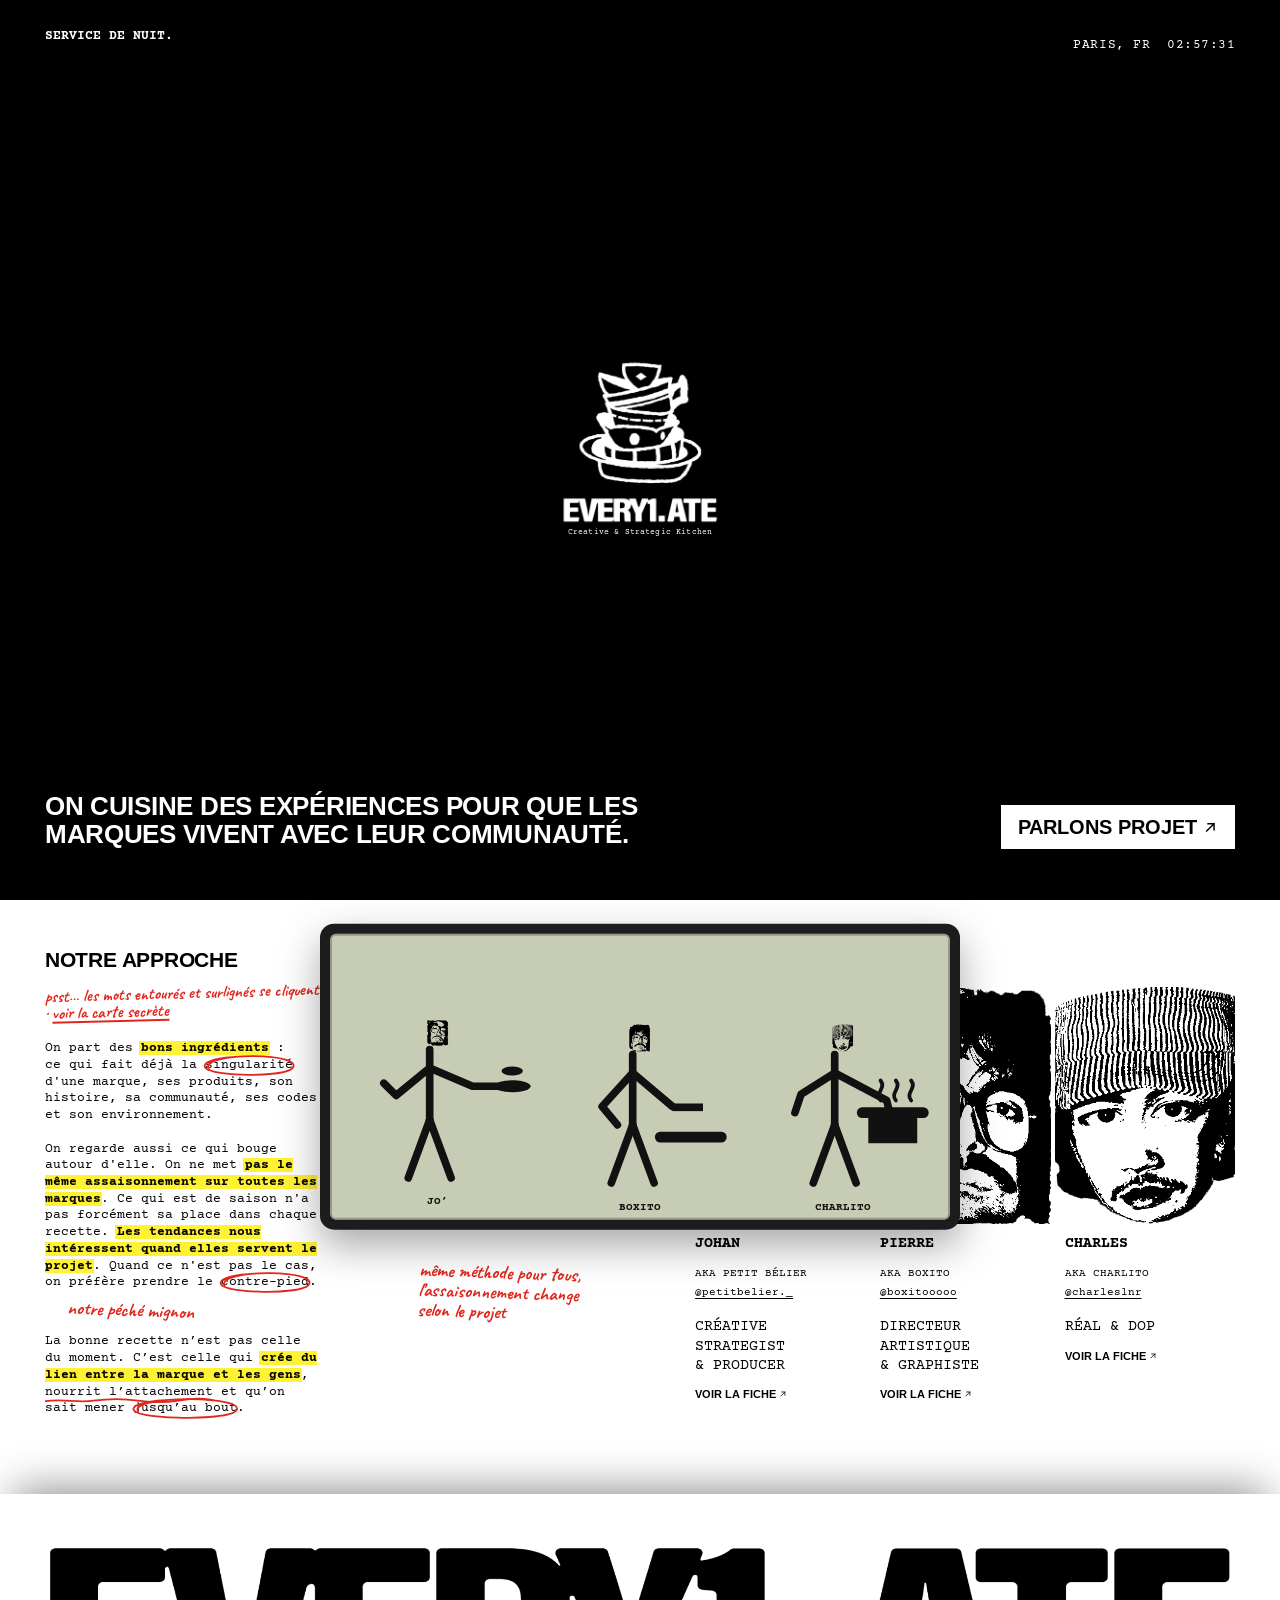
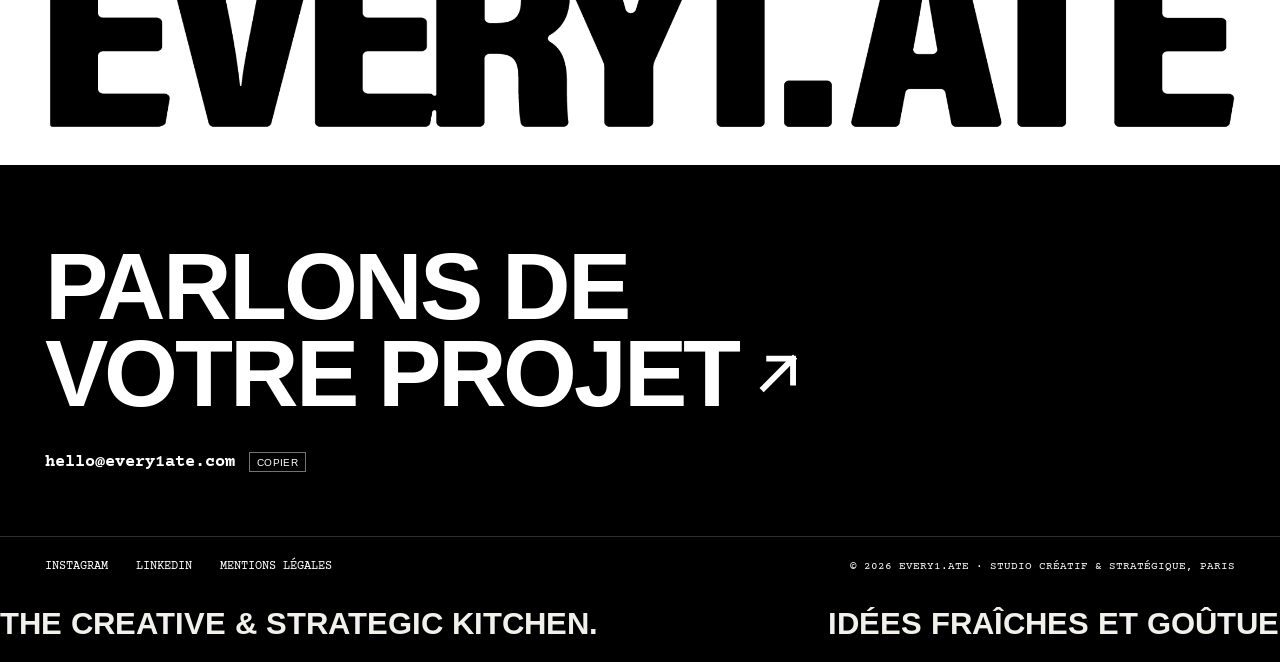
==== commit c8d6e322: "Player card as a recipe: ingredients and brigade post, no ranking - Strengths renamed 'Ingrédients' " ====
--- a/site/index.html
+++ b/site/index.html
@@ -235,7 +235,7 @@
     <h2 class="col-title" data-reveal>La brigade <span class="note note-inline">les chefs&nbsp;!</span></h2>
     <div class="brigade">
 
-      <article class="member" id="brigade-johan" data-reveal data-pos="STRAT" data-stats="Vision stratégique:95|Concepts:94|Structure:91|Production:90|Persévérance:93">
+      <article class="member" id="brigade-johan" data-reveal data-pos="Chef de cuisine" data-stats="Lecture du marché:96|Direction créative:95|Pilotage &amp; décision:95|Concepts:94|Esprit d’équipe:96">
         <a id="photo-johan" class="member-photo" href="https://www.instagram.com/petitbelier._/" target="_blank" rel="noopener noreferrer" aria-label="Voir la fiche de Johan">
           <span class="face" style="--ar:324/396;--src:url('assets/SF%20Johan.png')">
             <img src="assets/SF%20Johan.png" alt="Portrait de Johan" loading="lazy">
@@ -260,7 +260,7 @@
         </div>
       </article>
 
-      <article class="member" id="brigade-pierre" data-reveal data-pos="DA" data-stats="Direction artistique:96|Souci du détail:97|Graphisme:94|Méthode:92|Créativité:95">
+      <article class="member" id="brigade-pierre" data-reveal data-pos="Chef dressage" data-stats="Direction artistique:96|Souci du détail:97|Graphisme:94|Méthode:92|Créativité:95">
         <a id="photo-pierre" class="member-photo" href="https://www.instagram.com/boxitooooo/" target="_blank" rel="noopener noreferrer" aria-label="Voir la fiche de Pierre">
           <span class="face" style="--ar:305/393;--src:url('assets/SF%20Pierre.png')">
             <img src="assets/SF%20Pierre.png" alt="Portrait de Pierre" loading="lazy">
@@ -285,7 +285,7 @@
         </div>
       </article>
 
-      <article class="member" id="brigade-charles" data-reveal data-pos="RÉAL" data-stats="Réalisation:95|Image:93|Énergie:98|Décision:94|Esprit d’équipe:96">
+      <article class="member" id="brigade-charles" data-reveal data-pos="Chef de feu" data-stats="Réalisation:95|Image:93|Énergie:98|Décision:94|Esprit d’équipe:96">
         <a id="photo-charles" class="member-photo" href="https://www.instagram.com/charleslnr/" target="_blank" rel="noopener noreferrer" aria-label="Voir la fiche de Charles">
           <span class="face" style="--ar:308/397;--src:url('assets/SF%20Charles.png')">
             <img src="assets/SF%20Charles.png" alt="Portrait de Charles" loading="lazy">
@@ -395,7 +395,7 @@
 
     <div class="chef-layout">
       <div class="chef-visual">
-        <div class="chef-badge"><span class="chef-overall">95</span><span class="chef-pos">DA</span></div>
+        <div class="chef-badge"><span class="chef-badge-label">Poste</span><span class="chef-pos">Chef</span></div>
         <img class="chef-portrait" src="" alt="">
       </div>
       <div class="chef-info">
@@ -405,6 +405,7 @@
           <a class="chef-link chef-handle" href="#" target="_blank" rel="noopener noreferrer"></a>
         </p>
         <p class="chef-role"></p>
+        <p class="chef-stats-title">Ingrédients <span>dosage sur 100</span></p>
         <div class="chef-stats">
           <svg class="chef-radar" viewBox="30 16 200 200" aria-hidden="true" focusable="false"></svg>
           <ul class="chef-stat-list"></ul>
--- a/site/style.css
+++ b/site/style.css
@@ -2541,14 +2541,35 @@
   line-height: 1;
 }
 
-.chef-overall {
-  font-size: 40px;
-  letter-spacing: -.03em;
+.chef-badge-label {
+  font-family: var(--font-text);
+  font-size: 10px;
+  text-transform: uppercase;
 }
 
 .chef-pos {
-  margin-top: 2px;
+  margin-top: 3px;
+  max-width: 7em;
+  font-size: 17px;
+  line-height: 1;
+  text-align: center;
+  text-transform: uppercase;
+}
+
+.chef-stats-title {
+  margin-top: 22px;
+  font-family: var(--font-title);
   font-size: 13px;
+  font-weight: 700;
+  text-transform: uppercase;
+}
+
+.chef-stats-title span {
+  margin-left: 8px;
+  font-family: var(--font-hand);
+  font-size: 17px;
+  color: var(--pen);
+  text-transform: none;
 }
 
 /* Diagramme des points forts */
@@ -2557,7 +2578,7 @@
   grid-template-columns: minmax(0, 230px) minmax(0, 1fr);
   gap: 10px 32px;
   align-items: center;
-  margin: 22px 0 6px;
+  margin: 6px 0 6px;
   padding-bottom: 18px;
   border-bottom: 1px solid var(--black);
 }
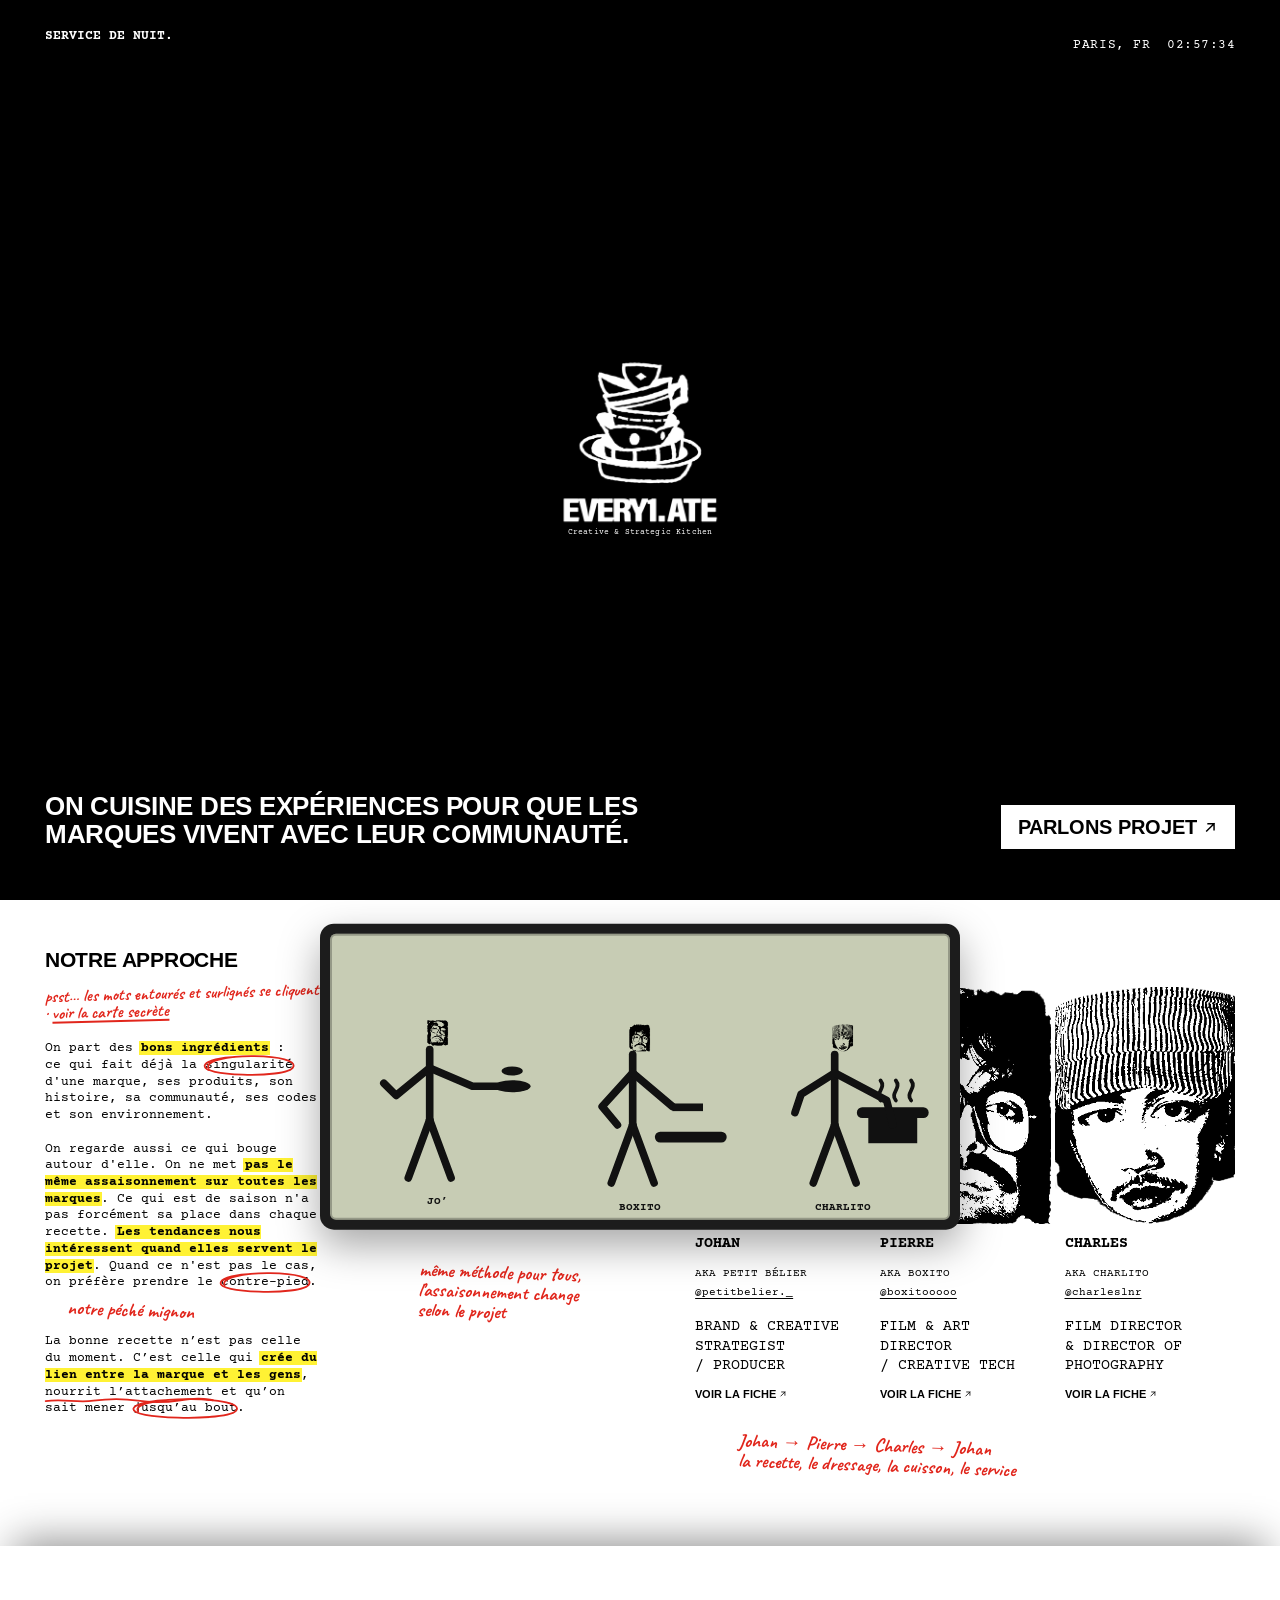
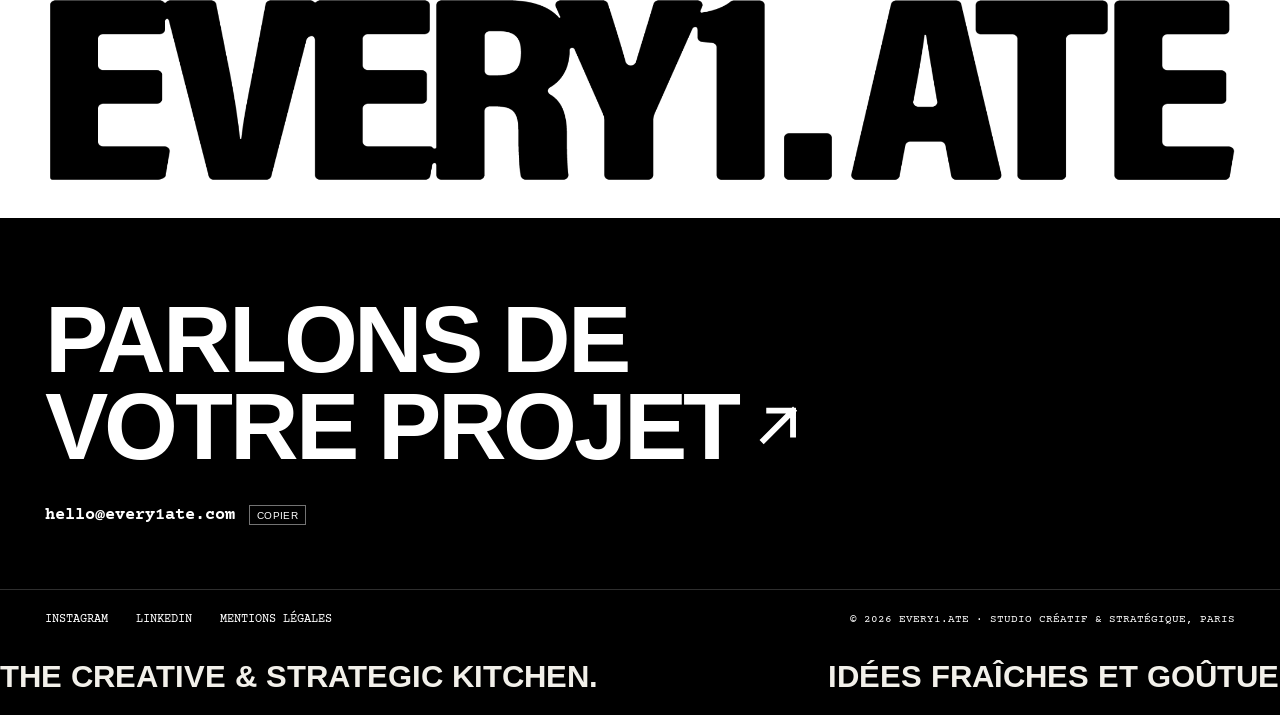
==== commit 26703f3b: "Real job titles and a non-hierarchical kitchen workflow - Titles: Brand & Creative Strategist / Prod" ====
--- a/site/index.html
+++ b/site/index.html
@@ -50,9 +50,9 @@
       "knowsAbout": ["Stratégie de marque", "Stratégie créative", "Concepts marketing", "Direction artistique", "Campagne publicitaire", "Contenu social media", "Production photo", "Production vidéo", "Clip musical", "Activation de marque", "Événementiel", "Communauté", "Mode", "Streetwear", "Sportswear", "Musique", "Sport", "Culture populaire"],
       "sameAs": ["https://www.instagram.com/every1.ate/", "https://www.linkedin.com/company/every1-ate/"],
       "founder": [
-        { "@type": "Person", "name": "Johan", "alternateName": "Petit Bélier", "jobTitle": "Creative Strategist & Producer", "sameAs": "https://www.instagram.com/petitbelier._/" },
-        { "@type": "Person", "name": "Pierre", "alternateName": "Boxito", "jobTitle": "Directeur artistique & Graphiste", "sameAs": "https://www.instagram.com/boxitooooo/" },
-        { "@type": "Person", "name": "Charles", "alternateName": "Charlito", "jobTitle": "Réalisateur & Directeur de la photographie", "sameAs": "https://www.instagram.com/charleslnr/" }
+        { "@type": "Person", "name": "Johan", "alternateName": "Petit Bélier", "jobTitle": "Brand & Creative Strategist / Producer", "sameAs": "https://www.instagram.com/petitbelier._/" },
+        { "@type": "Person", "name": "Pierre", "alternateName": "Boxito", "jobTitle": "Film & Art Director / Creative Tech", "sameAs": "https://www.instagram.com/boxitooooo/" },
+        { "@type": "Person", "name": "Charles", "alternateName": "Charlito", "jobTitle": "Film Director & Director of Photography", "sameAs": "https://www.instagram.com/charleslnr/" }
       ],
       "hasOfferCatalog": {
         "@type": "OfferCatalog",
@@ -235,7 +235,7 @@
     <h2 class="col-title" data-reveal>La brigade <span class="note note-inline">les chefs&nbsp;!</span></h2>
     <div class="brigade">
 
-      <article class="member" id="brigade-johan" data-reveal data-pos="Chef de cuisine" data-stats="Lecture du marché:96|Direction créative:95|Pilotage &amp; décision:95|Concepts:94|Esprit d’équipe:96">
+      <article class="member" id="brigade-johan" data-reveal data-pos="La recette &amp; le service" data-stats="Lecture du marché:96|Direction créative:95|Pilotage &amp; décision:95|Concepts:94|Esprit d’équipe:96">
         <a id="photo-johan" class="member-photo" href="https://www.instagram.com/petitbelier._/" target="_blank" rel="noopener noreferrer" aria-label="Voir la fiche de Johan">
           <span class="face" style="--ar:324/396;--src:url('assets/SF%20Johan.png')">
             <img src="assets/SF%20Johan.png" alt="Portrait de Johan" loading="lazy">
@@ -247,7 +247,7 @@
         <h3 class="member-name">Johan</h3>
         <p class="member-aka">Aka Petit Bélier</p>
         <a class="member-insta" href="https://www.instagram.com/petitbelier._/" target="_blank" rel="noopener noreferrer">@petitbelier._</a>
-        <p class="member-role">Créative Strategist<br>&amp; Producer</p>
+        <p class="member-role">Brand &amp; Creative Strategist<br>/ Producer</p>
         <button type="button" class="member-more" aria-expanded="false" aria-controls="fiche-johan"><span>Voir la fiche</span><svg class="i-arrow" viewBox="0 0 16 16" aria-hidden="true" focusable="false"><path d="M4 12L12 4M5.5 4H12v6.5" fill="none" stroke="currentColor" stroke-width="1.6" stroke-linecap="square"/></svg></button>
         <div class="member-fiche" id="fiche-johan">
           <dl class="fiche-inner">
@@ -260,7 +260,7 @@
         </div>
       </article>
 
-      <article class="member" id="brigade-pierre" data-reveal data-pos="Chef dressage" data-stats="Direction artistique:96|Souci du détail:97|Graphisme:94|Méthode:92|Créativité:95">
+      <article class="member" id="brigade-pierre" data-reveal data-pos="Le dressage" data-stats="Direction artistique:96|Souci du détail:97|Graphisme:94|Méthode:92|Créativité:95">
         <a id="photo-pierre" class="member-photo" href="https://www.instagram.com/boxitooooo/" target="_blank" rel="noopener noreferrer" aria-label="Voir la fiche de Pierre">
           <span class="face" style="--ar:305/393;--src:url('assets/SF%20Pierre.png')">
             <img src="assets/SF%20Pierre.png" alt="Portrait de Pierre" loading="lazy">
@@ -272,7 +272,7 @@
         <h3 class="member-name">Pierre</h3>
         <p class="member-aka">Aka Boxito</p>
         <a class="member-insta" href="https://www.instagram.com/boxitooooo/" target="_blank" rel="noopener noreferrer">@boxitooooo</a>
-        <p class="member-role">Directeur artistique<br>&amp; Graphiste</p>
+        <p class="member-role">Film &amp; Art Director<br>/ Creative Tech</p>
         <button type="button" class="member-more" aria-expanded="false" aria-controls="fiche-pierre"><span>Voir la fiche</span><svg class="i-arrow" viewBox="0 0 16 16" aria-hidden="true" focusable="false"><path d="M4 12L12 4M5.5 4H12v6.5" fill="none" stroke="currentColor" stroke-width="1.6" stroke-linecap="square"/></svg></button>
         <div class="member-fiche" id="fiche-pierre">
           <dl class="fiche-inner">
@@ -285,7 +285,7 @@
         </div>
       </article>
 
-      <article class="member" id="brigade-charles" data-reveal data-pos="Chef de feu" data-stats="Réalisation:95|Image:93|Énergie:98|Décision:94|Esprit d’équipe:96">
+      <article class="member" id="brigade-charles" data-reveal data-pos="La cuisson" data-stats="Réalisation:95|Image:93|Énergie:98|Décision:94|Esprit d’équipe:96">
         <a id="photo-charles" class="member-photo" href="https://www.instagram.com/charleslnr/" target="_blank" rel="noopener noreferrer" aria-label="Voir la fiche de Charles">
           <span class="face" style="--ar:308/397;--src:url('assets/SF%20Charles.png')">
             <img src="assets/SF%20Charles.png" alt="Portrait de Charles" loading="lazy">
@@ -297,7 +297,7 @@
         <h3 class="member-name">Charles</h3>
         <p class="member-aka">Aka Charlito</p>
         <a class="member-insta" href="https://www.instagram.com/charleslnr/" target="_blank" rel="noopener noreferrer">@charleslnr</a>
-        <p class="member-role">Réal &amp; DOP</p>
+        <p class="member-role">Film Director<br>&amp; Director of Photography</p>
         <button type="button" class="member-more" aria-expanded="false" aria-controls="fiche-charles"><span>Voir la fiche</span><svg class="i-arrow" viewBox="0 0 16 16" aria-hidden="true" focusable="false"><path d="M4 12L12 4M5.5 4H12v6.5" fill="none" stroke="currentColor" stroke-width="1.6" stroke-linecap="square"/></svg></button>
         <div class="member-fiche" id="fiche-charles">
           <dl class="fiche-inner">
@@ -311,6 +311,7 @@
       </article>
 
     </div>
+    <p class="note note-left note-cycle" data-mark>Johan → Pierre → Charles → Johan<br>la recette, le dressage, la cuisson, le service</p>
   </div>
 
 </section>
@@ -395,7 +396,7 @@
 
     <div class="chef-layout">
       <div class="chef-visual">
-        <div class="chef-badge"><span class="chef-badge-label">Poste</span><span class="chef-pos">Chef</span></div>
+        <div class="chef-badge"><span class="chef-badge-label">Au poste</span><span class="chef-pos">La recette</span></div>
         <img class="chef-portrait" src="" alt="">
       </div>
       <div class="chef-info">
@@ -405,6 +406,12 @@
           <a class="chef-link chef-handle" href="#" target="_blank" rel="noopener noreferrer"></a>
         </p>
         <p class="chef-role"></p>
+        <ol class="chef-cycle" aria-label="Notre façon de travailler">
+          <li data-k="0">La recette</li>
+          <li data-k="1">Le dressage</li>
+          <li data-k="2">La cuisson</li>
+          <li data-k="0">Le service</li>
+        </ol>
         <p class="chef-stats-title">Ingrédients <span>dosage sur 100</span></p>
         <div class="chef-stats">
           <svg class="chef-radar" viewBox="30 16 200 200" aria-hidden="true" focusable="false"></svg>
--- a/site/style.css
+++ b/site/style.css
@@ -2556,6 +2556,49 @@
   text-transform: uppercase;
 }
 
+/* Le cycle de travail : chaque poste est une étape, aucun n'est au-dessus */
+.chef-cycle {
+  display: flex;
+  flex-wrap: wrap;
+  align-items: center;
+  gap: 6px 22px;
+  margin: 16px 0 0;
+  padding: 0;
+  list-style: none;
+  font-family: var(--font-text);
+  font-size: 12px;
+  text-transform: uppercase;
+}
+
+.chef-cycle li {
+  position: relative;
+  padding: 4px 8px 3px;
+  border: 1px solid rgba(0, 0, 0, .3);
+  opacity: .55;
+}
+
+.chef-cycle li + li::before {
+  content: "→";
+  position: absolute;
+  left: -17px;
+  top: 3px;
+  color: var(--black);
+  font-weight: 400;
+}
+
+.chef-cycle li.is-current {
+  border-color: var(--black);
+  background: var(--black);
+  color: var(--white);
+  font-weight: 700;
+  opacity: 1;
+}
+
+.note-cycle {
+  margin-top: 1.4em;
+  line-height: 1.05;
+}
+
 .chef-stats-title {
   margin-top: 22px;
   font-family: var(--font-title);
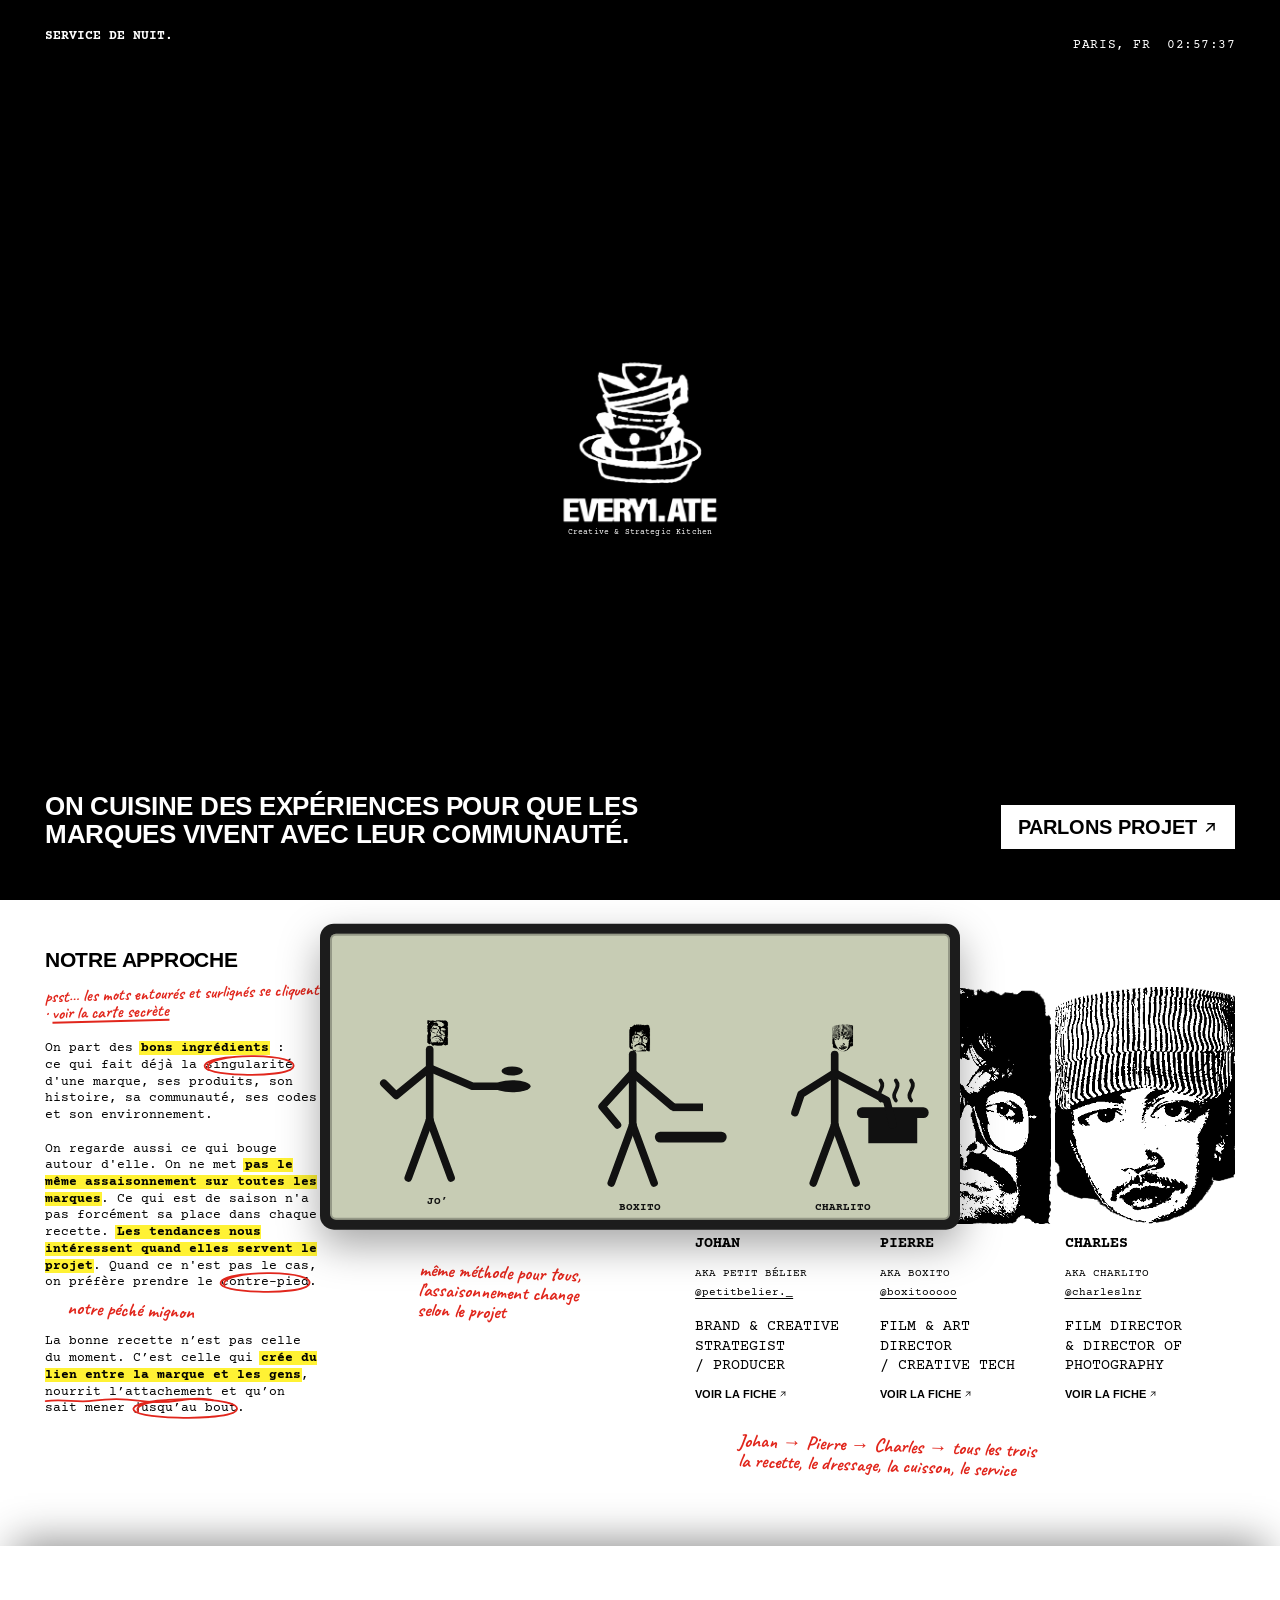
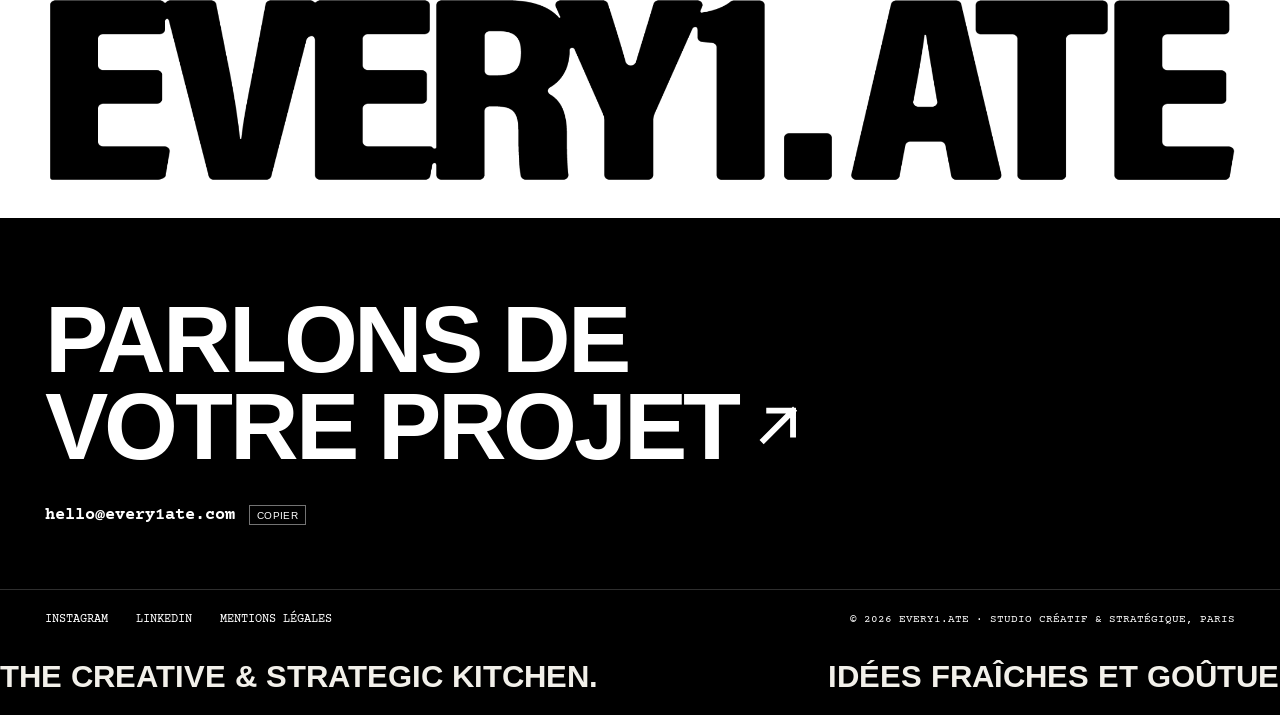
==== commit 923de603: "Service step is shared by the three of them Co-Authored-By: Claude Opus 5.5 <noreply@anthropic.com> " ====
--- a/site/index.html
+++ b/site/index.html
@@ -235,7 +235,7 @@
     <h2 class="col-title" data-reveal>La brigade <span class="note note-inline">les chefs&nbsp;!</span></h2>
     <div class="brigade">
 
-      <article class="member" id="brigade-johan" data-reveal data-pos="La recette &amp; le service" data-stats="Lecture du marché:96|Direction créative:95|Pilotage &amp; décision:95|Concepts:94|Esprit d’équipe:96">
+      <article class="member" id="brigade-johan" data-reveal data-pos="La recette" data-stats="Lecture du marché:96|Direction créative:95|Pilotage &amp; décision:95|Concepts:94|Esprit d’équipe:96">
         <a id="photo-johan" class="member-photo" href="https://www.instagram.com/petitbelier._/" target="_blank" rel="noopener noreferrer" aria-label="Voir la fiche de Johan">
           <span class="face" style="--ar:324/396;--src:url('assets/SF%20Johan.png')">
             <img src="assets/SF%20Johan.png" alt="Portrait de Johan" loading="lazy">
@@ -311,7 +311,7 @@
       </article>
 
     </div>
-    <p class="note note-left note-cycle" data-mark>Johan → Pierre → Charles → Johan<br>la recette, le dressage, la cuisson, le service</p>
+    <p class="note note-left note-cycle" data-mark>Johan → Pierre → Charles → tous les trois<br>la recette, le dressage, la cuisson, le service</p>
   </div>
 
 </section>
@@ -410,7 +410,7 @@
           <li data-k="0">La recette</li>
           <li data-k="1">Le dressage</li>
           <li data-k="2">La cuisson</li>
-          <li data-k="0">Le service</li>
+          <li data-k="all">Le service</li>
         </ol>
         <p class="chef-stats-title">Ingrédients <span>dosage sur 100</span></p>
         <div class="chef-stats">
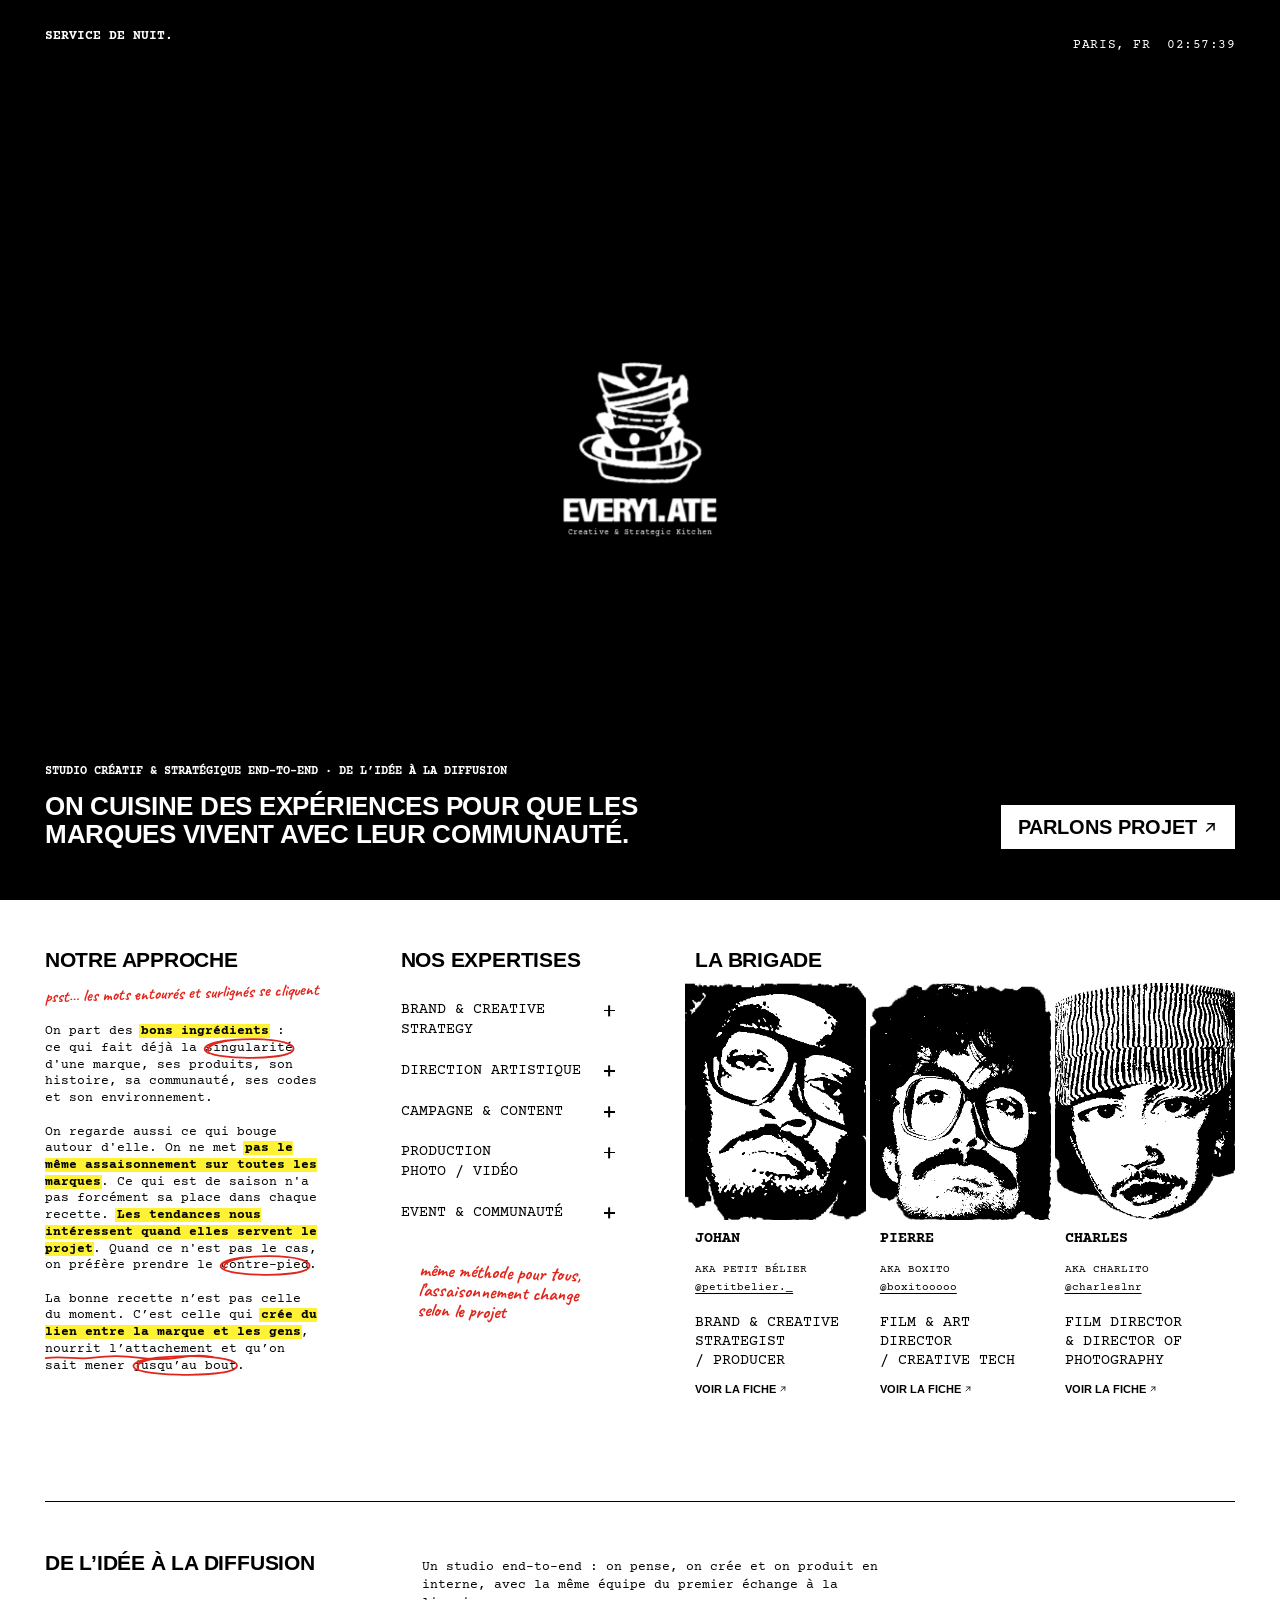
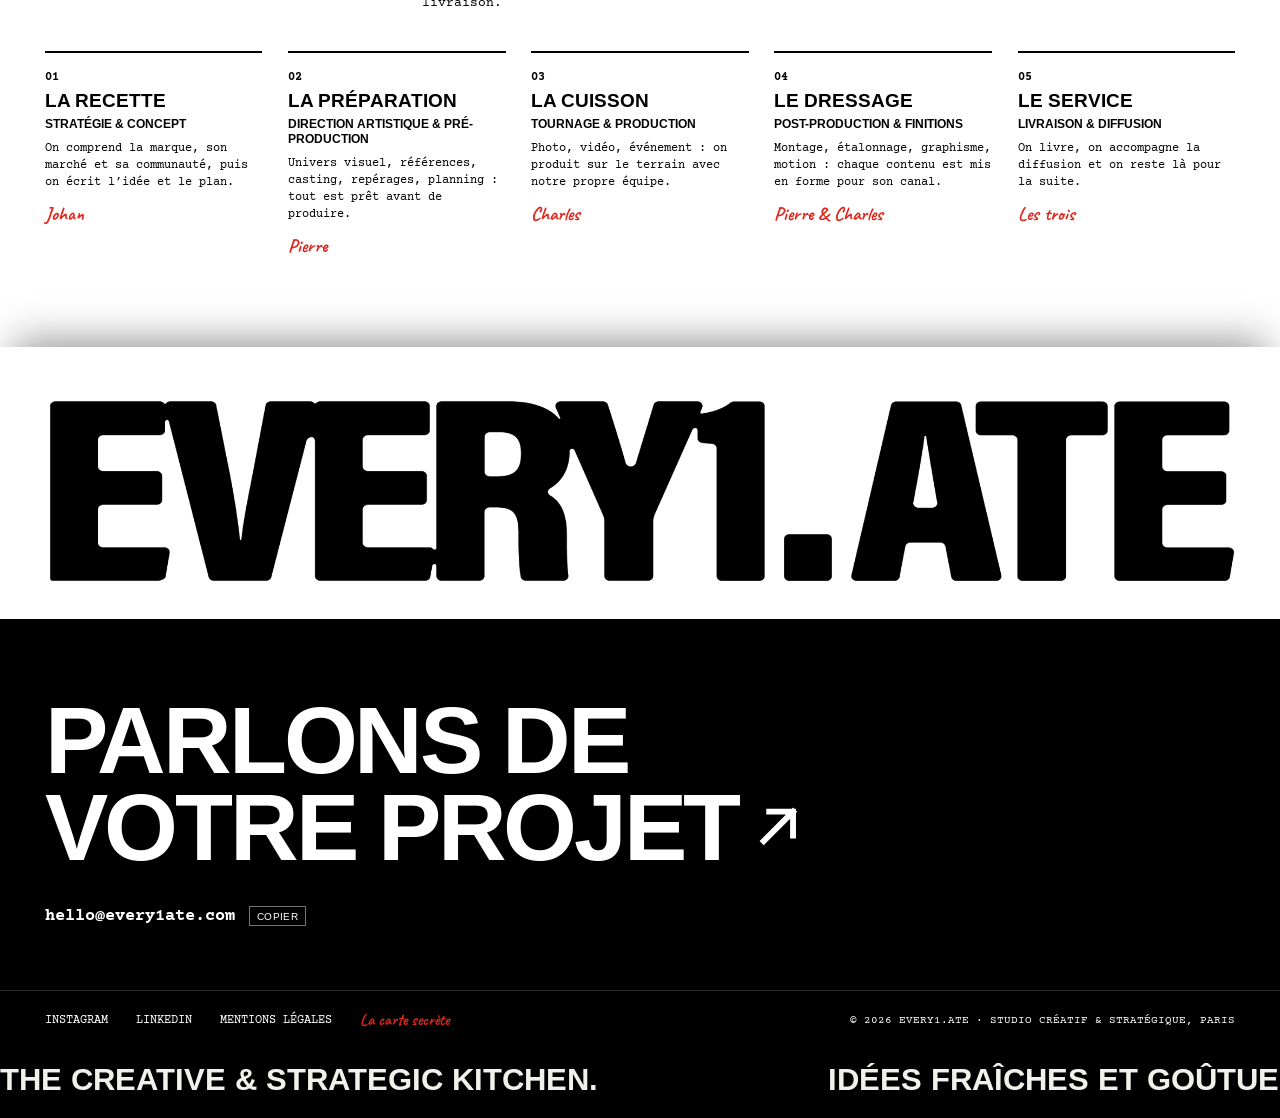
==== commit 9a76fd13: "Méthode en 5 étapes, fiche chef plein écran, service selon l'heure, nouveaux easter eggs - Bandeau h" ====
--- a/site/index.html
+++ b/site/index.html
@@ -132,10 +132,12 @@
     </div>
 
     <!-- Bas du hero -->
-    <div class="hero-bottom">
+    <!-- Bas du hero : le texte (en négatif sur la vidéo) et le CTA, séparés -->
+    <div class="hero-say">
+      <p class="hero-kicker">Studio créatif &amp; stratégique end-to-end · de l’idée à la diffusion</p>
       <h1 class="hero-statement"><span class="sr-only">EVERY1.ATE, studio créatif et stratégique à Paris. </span>On cuisine des expériences pour que les marques vivent avec leur communauté.</h1>
-      <button type="button" class="hero-cta" data-open-form>Parlons projet <svg class="i-arrow" viewBox="0 0 16 16" aria-hidden="true" focusable="false"><path d="M4 12L12 4M5.5 4H12v6.5" fill="none" stroke="currentColor" stroke-width="1.6" stroke-linecap="square"/></svg></button>
-    </div>
+    </div>
+    <button type="button" class="hero-cta" data-open-form>Parlons projet <svg class="i-arrow" viewBox="0 0 16 16" aria-hidden="true" focusable="false"><path d="M4 12L12 4M5.5 4H12v6.5" fill="none" stroke="currentColor" stroke-width="1.6" stroke-linecap="square"/></svg></button>
 
   </div>
 </header>
@@ -150,17 +152,16 @@
 
   <div id="approche" class="col col-approche" data-reveal>
     <h2 class="col-title">Notre approche</h2>
-    <p class="note note-left note-psst">psst… les mots entourés et surlignés se cliquent · <button type="button" class="open-carte">voir la carte secrète</button></p>
+    <p class="note note-left note-psst">psst… les mots entourés et surlignés se cliquent</p>
     <p class="approche-text" data-mark>
       On part des <b data-egg="plat" role="button" tabindex="0">bons ingrédients</b>&nbsp;:<br>
       ce qui fait déjà la <span class="pen pen-circle" data-egg="pluie" role="button" tabindex="0">singularité<svg class="pen-svg" viewBox="0 0 200 60" preserveAspectRatio="none" aria-hidden="true" focusable="false"><path pathLength="1" d="M18 38C8 20 58 5 112 6c52 1 86 12 80 29-5 18-62 23-104 21C44 54 5 46 10 30 14 18 44 9 74 8"/></svg></span> d'une marque, ses produits, son histoire, sa communauté, ses codes et son environnement.
     </p>
     <p class="approche-text" data-mark>
-      On regarde aussi ce qui bouge autour d'elle. On ne met <b data-egg="croquis" role="button" tabindex="0">pas le même assaisonnement sur toutes les marques</b>. Ce qui est de saison n'a pas forcément sa place dans chaque recette. <b data-egg="rush" role="button" tabindex="0">Les tendances nous intéressent quand elles servent le projet</b>. Quand ce n'est pas le cas, on préfère prendre le <span class="pen pen-circle" data-egg="negatif" role="button" tabindex="0">contre-pied<svg class="pen-svg" viewBox="0 0 200 60" preserveAspectRatio="none" aria-hidden="true" focusable="false"><path pathLength="1" d="M18 38C8 20 58 5 112 6c52 1 86 12 80 29-5 18-62 23-104 21C44 54 5 46 10 30 14 18 44 9 74 8"/></svg></span>.
+      On regarde aussi ce qui bouge autour d'elle. On ne met <b data-egg="saliere" role="button" tabindex="0">pas le même assaisonnement sur toutes les marques</b>. Ce qui est de saison n'a pas forcément sa place dans chaque recette. <b data-egg="rush" role="button" tabindex="0">Les tendances nous intéressent quand elles servent le projet</b>. Quand ce n'est pas le cas, on préfère prendre le <span class="pen pen-circle" data-egg="cloche" role="button" tabindex="0">contre-pied<svg class="pen-svg" viewBox="0 0 200 60" preserveAspectRatio="none" aria-hidden="true" focusable="false"><path pathLength="1" d="M18 38C8 20 58 5 112 6c52 1 86 12 80 29-5 18-62 23-104 21C44 54 5 46 10 30 14 18 44 9 74 8"/></svg></span>.
     </p>
-    <p class="note note-left" data-mark>notre péché mignon</p>
     <p class="approche-text" data-mark>
-      La bonne recette n’est pas celle du moment. C’est celle qui <b data-egg="brigade" role="button" tabindex="0">crée du lien entre la marque et les gens</b>, <span class="pen pen-under" data-egg="clin" role="button" tabindex="0">nourrit l’attachement<svg class="pen-svg pen-svg-under" viewBox="0 0 200 14" preserveAspectRatio="none" aria-hidden="true" focusable="false"><path pathLength="1" d="M2 9c20-6 36 4 56-1s34-5 52 0 32 4 50-1 26-4 38 0"/></svg></span> et qu’on sait mener <span class="pen pen-circle" data-egg="bout" role="button" tabindex="0">jusqu’au bout<svg class="pen-svg" viewBox="0 0 200 60" preserveAspectRatio="none" aria-hidden="true" focusable="false"><path pathLength="1" d="M18 38C8 20 58 5 112 6c52 1 86 12 80 29-5 18-62 23-104 21C44 54 5 46 10 30 14 18 44 9 74 8"/></svg></span>.
+      La bonne recette n’est pas celle du moment. C’est celle qui <b data-egg="clin" role="button" tabindex="0">crée du lien entre la marque et les gens</b>, <span class="pen pen-under">nourrit l’attachement<svg class="pen-svg pen-svg-under" viewBox="0 0 200 14" preserveAspectRatio="none" aria-hidden="true" focusable="false"><path pathLength="1" d="M2 9c20-6 36 4 56-1s34-5 52 0 32 4 50-1 26-4 38 0"/></svg></span> et qu’on sait mener <span class="pen pen-circle" data-egg="bout" role="button" tabindex="0">jusqu’au bout<svg class="pen-svg" viewBox="0 0 200 60" preserveAspectRatio="none" aria-hidden="true" focusable="false"><path pathLength="1" d="M18 38C8 20 58 5 112 6c52 1 86 12 80 29-5 18-62 23-104 21C44 54 5 46 10 30 14 18 44 9 74 8"/></svg></span>.
     </p>
   </div>
 
@@ -232,7 +233,7 @@
   </div>
 
   <div id="brigade-grid" class="col col-brigade">
-    <h2 class="col-title" data-reveal>La brigade <span class="note note-inline">les chefs&nbsp;!</span></h2>
+    <h2 class="col-title" data-reveal>La brigade</h2>
     <div class="brigade">
 
       <article class="member" id="brigade-johan" data-reveal data-pos="La recette" data-stats="Lecture du marché:96|Direction créative:95|Pilotage &amp; décision:95|Concepts:94|Esprit d’équipe:96">
@@ -260,7 +261,7 @@
         </div>
       </article>
 
-      <article class="member" id="brigade-pierre" data-reveal data-pos="Le dressage" data-stats="Direction artistique:96|Souci du détail:97|Graphisme:94|Méthode:92|Créativité:95">
+      <article class="member" id="brigade-pierre" data-reveal data-pos="La préparation &amp; le dressage" data-stats="Direction artistique:96|Souci du détail:97|Graphisme:94|Méthode:92|Créativité:95">
         <a id="photo-pierre" class="member-photo" href="https://www.instagram.com/boxitooooo/" target="_blank" rel="noopener noreferrer" aria-label="Voir la fiche de Pierre">
           <span class="face" style="--ar:305/393;--src:url('assets/SF%20Pierre.png')">
             <img src="assets/SF%20Pierre.png" alt="Portrait de Pierre" loading="lazy">
@@ -285,7 +286,7 @@
         </div>
       </article>
 
-      <article class="member" id="brigade-charles" data-reveal data-pos="La cuisson" data-stats="Réalisation:95|Image:93|Énergie:98|Décision:94|Esprit d’équipe:96">
+      <article class="member" id="brigade-charles" data-reveal data-pos="La cuisson &amp; le dressage" data-stats="Réalisation:95|Image:93|Énergie:98|Décision:94|Esprit d’équipe:96">
         <a id="photo-charles" class="member-photo" href="https://www.instagram.com/charleslnr/" target="_blank" rel="noopener noreferrer" aria-label="Voir la fiche de Charles">
           <span class="face" style="--ar:308/397;--src:url('assets/SF%20Charles.png')">
             <img src="assets/SF%20Charles.png" alt="Portrait de Charles" loading="lazy">
@@ -311,9 +312,55 @@
       </article>
 
     </div>
-    <p class="note note-left note-cycle" data-mark>Johan → Pierre → Charles → tous les trois<br>la recette, le dressage, la cuisson, le service</p>
-  </div>
-
+  </div>
+
+</section>
+
+<!-- =====================================================
+     LA MÉTHODE — studio end-to-end, de l'idée à la diffusion
+     ===================================================== -->
+<section id="methode" class="method" aria-labelledby="method-title">
+  <div class="method-head" data-reveal>
+    <h2 class="col-title" id="method-title">De l’idée à la diffusion</h2>
+    <p class="method-intro">Un studio end-to-end : on pense, on crée et on produit en interne, avec la même équipe du premier échange à la livraison.</p>
+  </div>
+  <ol class="method-steps">
+    <li class="step" data-reveal>
+      <span class="step-n">01</span>
+      <h3 class="step-name">La recette</h3>
+      <p class="step-pro">Stratégie &amp; concept</p>
+      <p class="step-text">On comprend la marque, son marché et sa communauté, puis on écrit l’idée et le plan.</p>
+      <p class="step-who">Johan</p>
+    </li>
+    <li class="step" data-reveal>
+      <span class="step-n">02</span>
+      <h3 class="step-name">La préparation</h3>
+      <p class="step-pro">Direction artistique &amp; pré-production</p>
+      <p class="step-text">Univers visuel, références, casting, repérages, planning : tout est prêt avant de produire.</p>
+      <p class="step-who">Pierre</p>
+    </li>
+    <li class="step" data-reveal>
+      <span class="step-n">03</span>
+      <h3 class="step-name">La cuisson</h3>
+      <p class="step-pro">Tournage &amp; production</p>
+      <p class="step-text">Photo, vidéo, événement : on produit sur le terrain avec notre propre équipe.</p>
+      <p class="step-who">Charles</p>
+    </li>
+    <li class="step" data-reveal>
+      <span class="step-n">04</span>
+      <h3 class="step-name">Le dressage</h3>
+      <p class="step-pro">Post-production &amp; finitions</p>
+      <p class="step-text">Montage, étalonnage, graphisme, motion : chaque contenu est mis en forme pour son canal.</p>
+      <p class="step-who">Pierre &amp; Charles</p>
+    </li>
+    <li class="step" data-reveal>
+      <span class="step-n">05</span>
+      <h3 class="step-name">Le service</h3>
+      <p class="step-pro">Livraison &amp; diffusion</p>
+      <p class="step-text">On livre, on accompagne la diffusion et on reste là pour la suite.</p>
+      <p class="step-who">Les trois</p>
+    </li>
+  </ol>
 </section>
 
 
@@ -344,6 +391,7 @@
       <li><a id="footer-instagram" href="https://www.instagram.com/every1.ate/" target="_blank" rel="noopener noreferrer">Instagram</a></li>
       <li><a id="footer-linkedin" href="https://www.linkedin.com/company/every1-ate/" target="_blank" rel="noopener noreferrer">LinkedIn</a></li>
       <li><a href="mentions-legales.html">Mentions légales</a></li>
+      <li><button type="button" class="open-carte open-carte-footer">La carte secrète</button></li>
     </ul>
     <p id="footer-legal" class="footer-meta" data-egg="legal">© 2026 EVERY1.ATE · Studio créatif &amp; stratégique, Paris</p>
   </div>
@@ -390,33 +438,39 @@
 
     <div class="chef-top">
       <div class="chef-tabs"><button type="button" class="chef-tab" data-i="0" aria-label="Fiche de Johan"><img src="assets/SF%20Johan.png" alt=""></button><button type="button" class="chef-tab" data-i="1" aria-label="Fiche de Pierre"><img src="assets/SF%20Pierre.png" alt=""></button><button type="button" class="chef-tab" data-i="2" aria-label="Fiche de Charles"><img src="assets/SF%20Charles.png" alt=""></button></div>
-      <p class="chef-kicker">Joueur <span class="chef-index">1 / 3</span></p>
+      <p class="chef-kicker">Chef <span class="chef-index">1 / 3</span></p>
       <button type="button" class="chef-close" aria-label="Fermer la fiche">×</button>
     </div>
 
     <div class="chef-layout">
       <div class="chef-visual">
-        <div class="chef-badge"><span class="chef-badge-label">Au poste</span><span class="chef-pos">La recette</span></div>
-        <img class="chef-portrait" src="" alt="">
+        <div class="chef-figure">
+          <img class="chef-portrait" src="" alt="">
+          <div class="chef-body"></div>
+        </div>
       </div>
       <div class="chef-info">
-        <h3 id="chef-name" class="chef-name chef-first"></h3>
-        <p class="chef-aka-line">
-          <a class="chef-link chef-aka" href="#" target="_blank" rel="noopener noreferrer"></a>
-          <a class="chef-link chef-handle" href="#" target="_blank" rel="noopener noreferrer"></a>
-        </p>
-        <p class="chef-role"></p>
-        <ol class="chef-cycle" aria-label="Notre façon de travailler">
-          <li data-k="0">La recette</li>
-          <li data-k="1">Le dressage</li>
-          <li data-k="2">La cuisson</li>
-          <li data-k="all">Le service</li>
+        <div class="chef-id">
+          <div class="chef-id-text">
+            <h3 id="chef-name" class="chef-name chef-first"></h3>
+            <p class="chef-aka-line">
+              <a class="chef-link chef-aka" href="#" target="_blank" rel="noopener noreferrer"></a>
+              <a class="chef-link chef-handle" href="#" target="_blank" rel="noopener noreferrer"></a>
+            </p>
+            <p class="chef-role"></p>
+          </div>
+          <div class="chef-badge"><span class="chef-badge-label">Au poste</span><span class="chef-pos"></span></div>
+        </div>
+        <p class="chef-stats-title">Dans la méthode</p>
+        <ol class="chef-cycle" aria-label="Les étapes d’un projet">
+          <li data-k="0"><b>La recette</b><span>Stratégie &amp; concept</span></li>
+          <li data-k="1"><b>La préparation</b><span>DA &amp; pré-production</span></li>
+          <li data-k="2"><b>La cuisson</b><span>Tournage &amp; production</span></li>
+          <li data-k="1,2"><b>Le dressage</b><span>Post-prod &amp; finitions</span></li>
+          <li data-k="all"><b>Le service</b><span>Livraison &amp; diffusion</span></li>
         </ol>
-        <p class="chef-stats-title">Ingrédients <span>dosage sur 100</span></p>
-        <div class="chef-stats">
-          <svg class="chef-radar" viewBox="30 16 200 200" aria-hidden="true" focusable="false"></svg>
-          <ul class="chef-stat-list"></ul>
-        </div>
+        <p class="chef-stats-title">Ingrédients <span>· le dosage de chacun</span></p>
+        <ul class="chef-stat-list"></ul>
         <dl class="chef-fiche"></dl>
       </div>
     </div>
@@ -436,11 +490,10 @@
     <button type="button" class="carte-item" data-run="clin"><span>Le clin d’œil</span></button>
     <p class="carte-section">Plats</p>
     <button type="button" class="carte-item" data-run="plat"><span>Plat du jour</span></button>
-    <button type="button" class="carte-item" data-run="brigade"><span>La brigade en cuisine</span></button>
-    <button type="button" class="carte-item" data-run="negatif"><span>Le contre-pied</span></button>
+    <button type="button" class="carte-item" data-run="saliere"><span>La salière</span></button>
+    <button type="button" class="carte-item" data-run="cloche"><span>La cloche du service</span></button>
     <p class="carte-section">Desserts</p>
     <button type="button" class="carte-item" data-run="pluie"><span>Pluie d’assiettes</span></button>
-    <button type="button" class="carte-item" data-run="croquis"><span>Mode croquis</span></button>
     <button type="button" class="carte-item" data-run="bout"><span>Jusqu’au bout</span></button>
     <p class="carte-section">Mignardises</p>
     <button type="button" class="carte-item" data-run="chef"><span>Oui chef&nbsp;!</span></button>
@@ -457,23 +510,34 @@
 
 <!-- Coup de feu : la brigade en cuisine, façon Game & Watch -->
 <div class="rush-crew" aria-hidden="true">
-  <div class="crew-screen">
+  <div class="crew-stage">
       <div class="crew-fig crew-johan">
         <img class="crew-head" src="assets/SF%20Johan.png" alt="">
         <svg class="crew-body" viewBox="0 0 130 160" aria-hidden="true" focusable="false"><g class="leg leg-l"><line x1="60" y1="112" x2="46" y2="150"/></g><g class="leg leg-r"><line x1="60" y1="112" x2="74" y2="150"/></g><line x1="60" y1="66" x2="60" y2="112"/><g class="arm arm-l"><polyline points="60,78 38,96 30,88"/></g><g class="arm arm-r tool-pan"><polyline points="60,78 88,90 104,90"/><ellipse cx="114" cy="90" rx="12" ry="4" class="fill"/><ellipse cx="114" cy="80" rx="7" ry="3" class="fill food"/></g></svg>
-        <span class="crew-name">Jo’</span>
       </div>
       <div class="crew-fig crew-pierre">
         <img class="crew-head" src="assets/SF%20Pierre.png" alt="">
         <svg class="crew-body" viewBox="0 0 130 160" aria-hidden="true" focusable="false"><g class="leg leg-l"><line x1="60" y1="112" x2="46" y2="150"/></g><g class="leg leg-r"><line x1="60" y1="112" x2="74" y2="150"/></g><line x1="60" y1="66" x2="60" y2="112"/><line x1="78" y1="120" x2="118" y2="120" class="thick"/><g class="arm arm-l"><polyline points="60,78 40,100 50,112"/></g><g class="arm arm-r tool-knife"><polyline points="60,78 86,100"/><rect x="86" y="98" width="20" height="5" class="fill"/></g></svg>
-        <span class="crew-name">Boxito</span>
       </div>
       <div class="crew-fig crew-charles">
         <img class="crew-head" src="assets/SF%20Charles.png" alt="">
         <svg class="crew-body" viewBox="0 0 130 160" aria-hidden="true" focusable="false"><g class="leg leg-l"><line x1="60" y1="112" x2="46" y2="150"/></g><g class="leg leg-r"><line x1="60" y1="112" x2="74" y2="150"/></g><line x1="60" y1="66" x2="60" y2="112"/><rect x="82" y="104" width="32" height="20" class="fill"/><line x1="78" y1="104" x2="118" y2="104" class="thick"/><g class="steam"><path d="M90 96c-4-5 4-8 0-13M100 96c-4-5 4-8 0-13M110 96c-4-5 4-8 0-13"/></g><g class="arm arm-l"><polyline points="60,78 38,92 34,104"/></g><g class="arm arm-r tool-spoon"><polyline points="60,78 94,96 98,112"/></g></svg>
-        <span class="crew-name">Charlito</span>
-      </div>
-  </div>
+      </div>
+  </div>
+</div>
+
+<!-- Easter egg : la cloche du service -->
+<div class="bell" aria-hidden="true">
+  <button type="button" class="bell-btn" aria-label="Sonner la cloche">
+    <svg viewBox="0 0 64 48" aria-hidden="true" focusable="false"><path d="M32 6v5M10 38a22 22 0 0 1 44 0Z" fill="currentColor"/><circle cx="32" cy="6" r="3.5" fill="currentColor"/><rect x="4" y="39" width="56" height="5" fill="currentColor"/></svg>
+  </button>
+  <p class="bell-text">Sonnez 3 fois</p>
+  <button type="button" class="bell-close" aria-label="Fermer">×</button>
+</div>
+
+<!-- Easter egg : la salière -->
+<div class="salt" aria-hidden="true">
+  <div class="salt-shaker"><svg viewBox="0 0 40 56" aria-hidden="true" focusable="false"><path d="M8 20h24l-3 34H11Z" fill="#fff" stroke="#000" stroke-width="2.5"/><path d="M6 20c0-9 6-16 14-16s14 7 14 16Z" fill="#000"/><circle cx="16" cy="12" r="1.6" fill="#fff"/><circle cx="24" cy="12" r="1.6" fill="#fff"/><circle cx="20" cy="8" r="1.6" fill="#fff"/></svg></div>
 </div>
 
 <!-- Easter egg : le plat du jour (ticket de cuisine) -->
--- a/site/style.css
+++ b/site/style.css
@@ -200,7 +200,7 @@
 
 .hero-top,
 .hero-logo,
-.hero-statement,
+.hero-say,
 .m-icon,
 .m-typo {
   mix-blend-mode: difference;
@@ -271,21 +271,24 @@
 
 /* --- Bas du hero --- */
 
-.hero-bottom {
+/* Texte (en négatif sur la vidéo) et CTA : deux blocs indépendants,
+   sans conteneur commun, pour que l'effet négatif marche partout */
+.hero-say {
   position: absolute;
-  left: 0;
-  right: 0;
-  bottom: 0;
-  /* pas de z-index : sinon le statement serait isolé de la vidéo */
-  display: flex;
-  justify-content: space-between;
-  align-items: flex-end;
-  gap: 40px;
-  padding: 0 var(--gutter) clamp(50px, 4vw, 70px);
+  left: var(--gutter);
+  bottom: clamp(50px, 4vw, 70px);
+  max-width: 56vw;
+}
+
+.hero-kicker {
+  margin-bottom: 14px;
+  font-family: var(--font-text);
+  font-size: clamp(11px, .9vw, 14px);
+  font-weight: 700;
+  text-transform: uppercase;
 }
 
 .hero-statement {
-  max-width: 54vw;
   font-family: var(--font-title);
   font-size: clamp(20px, 2.05vw, 34px);
   font-weight: 700;
@@ -298,7 +301,9 @@
    Survol : il passe en négatif (fond transparent, contour et texte blancs).
    Au scroll, il se détache et devient le CTA flottant (voir JS). */
 .hero-cta {
-  flex-shrink: 0;
+  position: absolute;
+  right: var(--gutter);
+  bottom: clamp(50px, 4vw, 70px);
   display: inline-flex;
   align-items: center;
   padding: .55em .8em .5em;
@@ -1417,7 +1422,7 @@
   .member-role   { font-size: 15px; }
   .member-aka    { font-size: 12px; }
 
-  .hero-statement { max-width: 60vw; }
+  .hero-say { max-width: 60vw; }
 
 }
 
@@ -1562,31 +1567,36 @@
     white-space: pre;
   }
 
-  /* Bas du hero : statement puis CTA, empilés */
-  .hero-bottom {
-    flex-direction: column;
-    align-items: flex-start;
-    gap: 22px;
-    padding-bottom: max(34px, env(safe-area-inset-bottom));
+  /* Bas du hero : le texte au-dessus du CTA */
+  .hero-say {
+    right: var(--gutter);
+    bottom: calc(max(34px, env(safe-area-inset-bottom)) + 78px);
+    max-width: none;
+  }
+
+  .hero-kicker {
+    margin-bottom: 10px;
+    font-size: 10px;
   }
 
   .hero-statement {
-    max-width: none;
     font-size: clamp(22px, 6.4vw, 28px);
     line-height: 1.08;
   }
 
   /* CTA visible dès l'arrivée, pleine largeur : facile à toucher */
   .hero-cta {
-    align-self: stretch;
+    left: var(--gutter);
+    right: var(--gutter);
+    bottom: max(34px, env(safe-area-inset-bottom));
     justify-content: space-between;
     font-size: 17px;
     padding: .85em 1em .8em;
   }
 
-  /* État de départ de l'animation (statement seulement) */
+  /* État de départ de l'animation (texte seulement) */
   @media (prefers-reduced-motion: no-preference) {
-    .js .hero-statement {
+    .js .hero-say {
       opacity: 0;
       transform: translateY(18px);
     }
@@ -1833,15 +1843,6 @@
 .toast.is-visible {
   opacity: 1;
   transform: translate(-50%, 0);
-}
-
-
-/* =========================================================
-   EASTER EGG : mode négatif ("contre-pied")
-   ========================================================= */
-
-html.is-negative {
-  filter: invert(1);
 }
 
 
@@ -1980,39 +1981,49 @@
   width: auto;
 }
 
-/* --- La brigade en cuisine : écran LCD façon Game & Watch --- */
+/* --- Coup de feu : les chefs (tête + corps de stickman) traversent l'écran --- */
 .rush-crew {
   position: fixed;
-  left: 50%;
-  bottom: max(16px, env(safe-area-inset-bottom));
+  inset: 0;
   z-index: 946;
-  width: min(640px, calc(100vw - 24px));
-  padding: 10px;
-  border-radius: 14px;
-  background: #1c1c1c;
-  box-shadow: 0 16px 40px rgba(0, 0, 0, .35);
-  transform: translate(-50%, calc(100% + 40px));
-  transition: transform 380ms var(--ease);
+  overflow: hidden;
   pointer-events: none;
+  visibility: hidden;
 }
 
 html.is-rush .rush-crew {
-  transform: translate(-50%, 0);
-}
-
-.crew-screen {
-  display: grid;
-  grid-template-columns: repeat(3, 1fr);
-  gap: 4px;
-  padding: 10px 8px 6px;
-  border-radius: 6px;
-  /* écran LCD gris-vert */
-  background: #c7ccb4;
-  box-shadow: inset 0 0 0 2px rgba(0, 0, 0, .25);
+  visibility: visible;
+}
+
+.crew-stage {
+  position: absolute;
+  inset: 0;
 }
 
 .crew-fig {
-  position: relative;
+  position: absolute;
+  left: 0;
+  width: clamp(110px, 13vw, 190px);
+  transform: translateX(-120%);
+}
+
+.crew-fig:nth-child(1) { bottom: 4vh; }
+.crew-fig:nth-child(2) { bottom: 36vh; }
+.crew-fig:nth-child(3) { bottom: 66vh; }
+
+/* chacun traverse l'écran, dans un sens différent, par petits bonds */
+html.is-rush .crew-fig:nth-child(1) { animation: crew-run-r 4.6s steps(24) 200ms both; }
+html.is-rush .crew-fig:nth-child(2) { animation: crew-run-l 4.6s steps(24) 450ms both; }
+html.is-rush .crew-fig:nth-child(3) { animation: crew-run-r 4.6s steps(24) 700ms both; }
+
+@keyframes crew-run-r {
+  from { transform: translateX(-120%); }
+  to   { transform: translateX(calc(100vw + 20%)); }
+}
+
+@keyframes crew-run-l {
+  from { transform: translateX(calc(100vw + 20%)) scaleX(-1); }
+  to   { transform: translateX(-120%) scaleX(-1); }
 }
 
 /* la tête repose sur le cou du stickman */
@@ -2020,17 +2031,14 @@
   position: relative;
   z-index: 2;
   display: block;
-  width: 42%;
+  width: 46%;
   height: auto;
   margin: 0 auto;
-  mix-blend-mode: multiply;
-  transform: translateX(0) scale(.25);
-  transform-origin: 50% 100%;
+  filter: drop-shadow(0 0 0 #fff);
 }
 
 html.is-rush .crew-head {
-  animation: e1-grow 520ms cubic-bezier(.3, 1.6, .5, 1) 380ms both,
-             e1-bob 360ms steps(1) 900ms infinite;
+  animation: e1-bob 360ms steps(1) infinite;
 }
 
 .crew-body {
@@ -2055,17 +2063,6 @@
 .crew-body .fill { fill: #111; stroke: none; }
 .crew-body .steam path { stroke-width: 2.5; }
 
-.crew-name {
-  display: block;
-  margin-top: 2px;
-  text-align: center;
-  font-family: var(--font-text);
-  font-size: 11px;
-  font-weight: 700;
-  color: #111;
-  text-transform: uppercase;
-}
-
 .crew-body g {
   transform-box: fill-box;
 }
@@ -2085,11 +2082,6 @@
 html.is-rush .tool-spoon { animation: gw-stir 400ms steps(1) infinite; }
 html.is-rush .crew-body .steam { animation: gw-steam 400ms steps(1) infinite; }
 
-@keyframes e1-grow {
-  from { transform: scale(.25); }
-  to   { transform: scale(1); }
-}
-
 @keyframes e1-bob {
   0%   { translate: 0 0; }
   50%  { translate: 0 -3px; }
@@ -2130,20 +2122,14 @@
   50%  { opacity: .25; }
 }
 
-@media (max-width: 480px) {
-  .rush-crew {
-    padding: 7px;
-    border-radius: 10px;
-  }
-  .crew-name {
-    font-size: 9px;
-  }
-}
-
 @media (prefers-reduced-motion: reduce) {
+  html.is-rush .crew-fig,
   html.is-rush .crew-head {
     animation: none;
+  }
+  html.is-rush .crew-fig {
     transform: none;
+    left: 40%;
   }
 }
 
@@ -2288,53 +2274,177 @@
   will-change: transform;
 }
 
+/* --- Pluie d'assiettes (mobile) : penchez pour débarrasser --- */
+.plate-rain.is-tilt {
+  pointer-events: auto;
+  touch-action: none;
+}
+
+.plate-rain.is-tilt img {
+  left: 0;
+  transform: translateY(-200px);
+}
+
+.tilt-hint {
+  position: absolute;
+  top: 38%;
+  left: 20px;
+  right: 20px;
+  margin: 0;
+  display: flex;
+  align-items: center;
+  justify-content: center;
+  gap: 10px;
+  padding: 12px 14px 11px;
+  background: var(--black);
+  color: var(--white);
+  font-family: var(--font-text);
+  font-size: 13px;
+  font-weight: 700;
+  line-height: 1.35;
+  text-transform: uppercase;
+  text-align: center;
+}
+
+.tilt-hint svg {
+  flex: none;
+  width: 18px;
+  height: 18px;
+  animation: e1-nudge 1s ease-in-out infinite;
+}
+
+@keyframes e1-nudge {
+  50% { transform: translateX(6px); }
+}
+
+/* --- La salière --- */
+.salt {
+  position: fixed;
+  inset: 0;
+  z-index: 960;
+  display: none;
+  cursor: none;
+  touch-action: none;
+}
+
+.salt.is-on { display: block; }
+
+.salt-shaker {
+  position: absolute;
+  top: 0;
+  left: 0;
+  width: 40px;
+  pointer-events: none;
+  filter: drop-shadow(0 4px 6px rgba(0, 0, 0, .25));
+}
+
+.salt-shaker svg {
+  display: block;
+  width: 40px;
+  height: 56px;
+  transform: rotate(180deg);
+}
+
+.salt-shaker.is-shaking svg {
+  animation: e1-salt 320ms ease-in-out;
+}
+
+@keyframes e1-salt {
+  25% { transform: rotate(160deg) translateY(4px); }
+  60% { transform: rotate(200deg) translateY(-3px); }
+}
+
+.salt-grain {
+  position: absolute;
+  width: 4px;
+  height: 4px;
+  background: var(--white);
+  border: 1px solid var(--black);
+  pointer-events: none;
+}
+
+/* --- La cloche du service --- */
+.bell {
+  position: fixed;
+  left: 50%;
+  bottom: max(28px, env(safe-area-inset-bottom));
+  z-index: 950;
+  display: flex;
+  flex-direction: column;
+  align-items: center;
+  gap: 8px;
+  padding: 18px 26px 14px;
+  background: var(--paper-color) var(--paper);
+  border: 2px solid var(--black);
+  box-shadow: 6px 6px 0 var(--black);
+  opacity: 0;
+  visibility: hidden;
+  transform: translate(-50%, 20px);
+  transition: opacity var(--t-fast) ease, transform var(--t-fast) var(--ease), visibility 0s linear var(--t-fast);
+}
+
+.bell.is-open {
+  opacity: 1;
+  visibility: visible;
+  transform: translate(-50%, 0);
+  transition-delay: 0s;
+}
+
+.bell-btn {
+  display: block;
+  padding: 0;
+  border: 0;
+  background: none;
+  color: var(--black);
+  cursor: pointer;
+  transform-origin: 50% 90%;
+}
+
+.bell-btn svg {
+  display: block;
+  width: 84px;
+  height: 63px;
+}
+
+.bell-btn.is-ringing {
+  animation: e1-ring 460ms ease-in-out;
+}
+
+@keyframes e1-ring {
+  20% { transform: rotate(-12deg); }
+  45% { transform: rotate(10deg); }
+  70% { transform: rotate(-5deg); }
+}
+
+.bell-text {
+  margin: 0;
+  font-family: var(--font-text);
+  font-size: 13px;
+  font-weight: 700;
+  text-transform: uppercase;
+}
+
+.bell-close {
+  position: absolute;
+  top: 2px;
+  right: 6px;
+  padding: 2px 6px;
+  border: 0;
+  background: none;
+  font-size: 22px;
+  line-height: 1;
+  cursor: pointer;
+}
+
+@media (prefers-reduced-motion: reduce) {
+  .bell-btn.is-ringing,
+  .salt-shaker.is-shaking svg,
+  .tilt-hint svg { animation: none; }
+}
+
 /* --- Clin d'œil : une seule paupière --- */
 .eye.is-winking::after {
   animation: e1-blink 420ms ease-in-out;
-}
-
-/* --- 5. Mode croquis : carnet de brief --- */
-html.is-sketch main.stack-card {
-  background:
-    linear-gradient(90deg, transparent 26px, rgba(225, 38, 28, .45) 26px 27px, transparent 27px),
-    repeating-linear-gradient(#fffdf6 0 29px, #cddff0 29px 30px);
-}
-
-html.is-sketch main :is(p, li, h2, h3, .xp-title, .xp-cta) {
-  font-family: var(--font-hand) !important;
-  color: var(--pen);
-}
-
-html.is-sketch main :is(.approche-text, .xp-toggle, .member-role, .member-aka, .member-name) {
-  font-size: 1.25em;
-  line-height: 1.15;
-}
-
-html.is-sketch main .col-title {
-  font-size: 2.1em;
-  text-decoration: line-through var(--pen) 2px;
-}
-
-html.is-sketch main .col-title::after {
-  content: " v2 ?";
-  font-size: .6em;
-  text-decoration: none;
-  display: inline-block;
-  transform: rotate(-6deg);
-}
-
-html.is-sketch .member-photo {
-  box-shadow: 0 0 0 6px #fff, 0 3px 12px rgba(0, 0, 0, .25);
-  transform: rotate(-2.5deg);
-}
-
-html.is-sketch .member:nth-child(2) .member-photo {
-  transform: rotate(2deg);
-}
-
-html.is-sketch .approche-text b {
-  background-image: none;
-  text-decoration: underline wavy var(--pen) 1.5px;
 }
 
 /* Mobile : notification en bas à droite, juste au-dessus du CTA flottant
@@ -2453,19 +2563,14 @@
 
 .chef-bubble {
   position: fixed;
-  top: max(3vh, 16px);
-  bottom: max(3vh, 16px);
-  left: max(3vw, 16px);
-  right: max(3vw, 16px);
+  inset: 0;
   overflow-y: auto;
   overscroll-behavior: contain;
-  padding: 18px clamp(56px, 5vw, 80px) 28px;
-  border: 2px solid var(--black);
+  padding: 0 clamp(64px, 6vw, 96px) 36px;
   background: var(--paper-color) var(--paper);
   color: var(--black);
-  box-shadow: 10px 10px 0 var(--black);
   opacity: 0;
-  transform: scale(.97);
+  transform: translateY(12px);
   transition: opacity var(--t-fast) ease, transform var(--t-base) var(--ease);
 }
 
@@ -2474,14 +2579,14 @@
   transform: none;
 }
 
-/* Flèches pour changer de joueur, sur les côtés */
+/* Flèches pour changer de chef, sur les côtés */
 .chef-arrow {
-  position: absolute;
+  position: fixed;
   top: 50%;
-  z-index: 2;
+  z-index: 3;
   display: inline-flex;
-  width: 44px;
-  height: 44px;
+  width: 48px;
+  height: 48px;
   align-items: center;
   justify-content: center;
   border: 2px solid var(--black);
@@ -2500,45 +2605,68 @@
   color: var(--white);
 }
 
-.chef-prev { left: 8px; }
-.chef-next { right: 8px; }
+.chef-prev { left: 14px; }
+.chef-next { right: 14px; }
 
 .chef-layout {
   display: grid;
-  grid-template-columns: minmax(0, 40%) minmax(0, 1fr);
-  gap: clamp(24px, 3.4vw, 60px);
-  align-items: start;
-  margin-top: 22px;
-}
-
-/* La tête en grand, avec un badge façon carte FIFA */
-.chef-visual {
-  position: sticky;
-  top: 0;
+  grid-template-columns: minmax(0, 34%) minmax(0, 1fr);
+  gap: clamp(28px, 4vw, 72px);
+  align-items: center;
+  min-height: calc(100vh - 110px);
+  padding-top: 20px;
+}
+
+/* La tête, à taille raisonnable, sur un corps de stickman animé */
+.chef-figure {
+  width: min(100%, 320px);
+  margin: 0 auto;
 }
 
 .chef-portrait {
-  width: 100%;
-  max-height: 74vh;
-  object-fit: contain;
-  object-position: top center;
+  display: block;
+  width: 62%;
+  height: auto;
+  margin: 0 auto;
   mix-blend-mode: multiply;
+  position: relative;
+  z-index: 2;
+}
+
+.chef-body .crew-body {
+  margin-top: -49%;
+}
+
+.chef.is-open .chef-body .leg-l   { animation: gw-leg 720ms steps(1) infinite; }
+.chef.is-open .chef-body .leg-r   { animation: gw-leg 720ms steps(1) 360ms infinite; }
+.chef.is-open .chef-body .arm-l   { animation: gw-arm-l 960ms steps(1) infinite; }
+.chef.is-open .chef-body .tool-pan   { animation: gw-flip 960ms steps(1) infinite; }
+.chef.is-open .chef-body .tool-pan .food { animation: gw-food 960ms steps(1) infinite; transform-box: fill-box; }
+.chef.is-open .chef-body .tool-knife { animation: gw-chop 520ms steps(1) infinite; }
+.chef.is-open .chef-body .tool-spoon { animation: gw-stir 800ms steps(1) infinite; }
+.chef.is-open .chef-body .steam      { animation: gw-steam 800ms steps(1) infinite; }
+
+/* Identité à gauche, poste à droite */
+.chef-id {
+  display: flex;
+  justify-content: space-between;
+  align-items: flex-start;
+  gap: 24px;
+  padding-bottom: 16px;
+  border-bottom: 1px solid var(--black);
 }
 
 .chef-badge {
-  position: absolute;
-  top: 10px;
-  left: 10px;
-  z-index: 2;
+  flex-shrink: 0;
   display: flex;
   flex-direction: column;
-  align-items: center;
-  padding: 8px 12px 6px;
+  align-items: flex-end;
+  padding: 8px 12px 7px;
   border: 2px solid var(--black);
-  background: var(--paper-color);
   font-family: var(--font-title);
   font-weight: 700;
   line-height: 1;
+  text-align: right;
 }
 
 .chef-badge-label {
@@ -2548,55 +2676,17 @@
 }
 
 .chef-pos {
-  margin-top: 3px;
-  max-width: 7em;
-  font-size: 17px;
-  line-height: 1;
-  text-align: center;
-  text-transform: uppercase;
-}
-
-/* Le cycle de travail : chaque poste est une étape, aucun n'est au-dessus */
-.chef-cycle {
-  display: flex;
-  flex-wrap: wrap;
-  align-items: center;
-  gap: 6px 22px;
-  margin: 16px 0 0;
-  padding: 0;
-  list-style: none;
+  margin-top: 4px;
+  max-width: 9em;
+  font-size: 16px;
+  line-height: 1.05;
+  text-transform: uppercase;
+}
+
+.chef-stats-title span {
   font-family: var(--font-text);
-  font-size: 12px;
-  text-transform: uppercase;
-}
-
-.chef-cycle li {
-  position: relative;
-  padding: 4px 8px 3px;
-  border: 1px solid rgba(0, 0, 0, .3);
-  opacity: .55;
-}
-
-.chef-cycle li + li::before {
-  content: "→";
-  position: absolute;
-  left: -17px;
-  top: 3px;
-  color: var(--black);
   font-weight: 400;
-}
-
-.chef-cycle li.is-current {
-  border-color: var(--black);
-  background: var(--black);
-  color: var(--white);
-  font-weight: 700;
-  opacity: 1;
-}
-
-.note-cycle {
-  margin-top: 1.4em;
-  line-height: 1.05;
+  text-transform: none;
 }
 
 .chef-stats-title {
@@ -2607,91 +2697,69 @@
   text-transform: uppercase;
 }
 
-.chef-stats-title span {
-  margin-left: 8px;
-  font-family: var(--font-hand);
-  font-size: 17px;
-  color: var(--pen);
-  text-transform: none;
-}
-
-/* Diagramme des points forts */
-.chef-stats {
+/* Ingrédients : barres en pourcentage, lisibles d'un coup d'œil */
+.chef-stat-list {
   display: grid;
-  grid-template-columns: minmax(0, 230px) minmax(0, 1fr);
+  grid-template-columns: repeat(2, minmax(0, 1fr));
   gap: 10px 32px;
-  align-items: center;
-  margin: 6px 0 6px;
+  margin-top: 10px;
   padding-bottom: 18px;
   border-bottom: 1px solid var(--black);
 }
 
-.chef-radar {
-  width: 100%;
-  height: auto;
-  overflow: visible;
-}
-
-.chef-radar .ring {
-  fill: none;
-  stroke: rgba(0, 0, 0, .18);
-  stroke-width: 1;
-}
-
-.chef-radar .axis {
-  stroke: rgba(0, 0, 0, .18);
-  stroke-width: 1;
-}
-
-.chef-radar .shape {
-  fill: rgba(255, 242, 52, .75);
-  stroke: var(--black);
-  stroke-width: 2;
-  stroke-linejoin: round;
-  transform-origin: 130px 118px;
-  animation: e1-radar 420ms var(--ease) both;
-}
-
-.chef-radar .dot {
-  fill: var(--black);
-}
-
-.chef-radar text {
-  font-family: var(--font-title);
+.stat-top {
+  display: flex;
+  justify-content: space-between;
+  align-items: baseline;
+  font-family: var(--font-text);
   font-size: 13px;
-  font-weight: 700;
-  text-transform: uppercase;
-  fill: var(--black);
-}
-
-@keyframes e1-radar {
-  from { transform: scale(.15); opacity: 0; }
-  to   { transform: scale(1); opacity: 1; }
-}
-
-.chef-stat-list li {
-  display: flex;
-  align-items: baseline;
-  gap: 12px;
-  padding: 5px 0;
-  border-bottom: 1px dashed rgba(0, 0, 0, .25);
-  font-family: var(--font-text);
-  font-size: 14px;
-}
-
-.chef-stat-list b {
-  min-width: 2ch;
-  font-family: var(--font-title);
-  font-size: 20px;
-}
-
-/* Desktop : les rubriques sur deux colonnes */
+}
+
+.stat-top b {
+  font-family: var(--font-title);
+  font-size: 15px;
+}
+
+.stat-bar {
+  display: block;
+  height: 8px;
+  margin-top: 5px;
+  border: 1.5px solid var(--black);
+  background: transparent;
+}
+
+.stat-bar span {
+  display: block;
+  height: 100%;
+  width: var(--v, 0%);
+  background: var(--fluo);
+  border-right: 1.5px solid var(--black);
+  animation: e1-fill 520ms var(--ease) both;
+}
+
+@keyframes e1-fill {
+  from { width: 0; }
+  to   { width: var(--v, 0%); }
+}
+
+/* Desktop : rubriques sur deux colonnes, grand nom */
 @media (min-width: 641px) {
+  .chef .chef-top {
+    position: sticky;
+    top: 0;
+    z-index: 2;
+    padding-top: 16px;
+    background: var(--paper-color);
+  }
+
   .chef .chef-name {
     font-size: clamp(44px, 5vw, 76px);
   }
 
   .chef .chef-role {
+    margin-top: .6em;
+    padding-bottom: 0;
+    border-bottom: 0;
     font-size: 18px;
   }
 
@@ -2706,22 +2774,27 @@
   }
 }
 
-/* Mobile : panneau en bas de l'écran, à portée de pouce */
+/* Mobile : panneau en bas, barre des chefs figée en haut du panneau */
 @media (max-width: 640px) {
   .chef-bubble {
-    top: auto;
-    left: 0;
-    right: 0;
-    bottom: 0;
-    max-height: 70dvh;
-    padding: 12px var(--gutter) max(20px, env(safe-area-inset-bottom));
-    border-width: 2px 0 0;
+    inset: auto 0 0 0;
+    max-height: 72dvh;
+    padding: 0 var(--gutter) max(20px, env(safe-area-inset-bottom));
+    border-top: 2px solid var(--black);
     box-shadow: 0 -10px 30px rgba(0, 0, 0, .25);
     transform: translateY(100%);
   }
 
   .chef.is-open .chef-bubble {
     transform: none;
+  }
+
+  .chef .chef-top {
+    position: sticky;
+    top: 0;
+    z-index: 2;
+    padding-top: 12px;
+    background: var(--paper-color);
   }
 
   .chef-arrow,
@@ -2731,27 +2804,180 @@
 
   .chef-layout {
     display: block;
-    margin-top: 0;
-  }
-
-  .chef-stats {
-    grid-template-columns: minmax(0, 190px) minmax(0, 1fr);
-    gap: 6px 14px;
-  }
-
-  .chef-stat-list li {
-    font-size: 11px;
+    min-height: 0;
+    padding-top: 0;
+  }
+
+  .chef .chef-role {
+    padding-bottom: 0;
+    border-bottom: 0;
+  }
+
+  .chef-badge {
+    padding: 6px 8px 5px;
+  }
+
+  .chef-pos {
+    font-size: 12px;
+  }
+
+  .chef-stat-list {
+    grid-template-columns: 1fr;
+  }
+}
+
+/* =========================================================
+   LA MÉTHODE — de l'idée à la diffusion
+   ========================================================= */
+
+.method {
+  padding: clamp(10px, 2vw, 30px) var(--gutter) clamp(70px, 7vw, 120px);
+}
+
+.method-head {
+  display: grid;
+  grid-template-columns: minmax(0, 27fr) minmax(0, 74fr);
+  column-gap: clamp(40px, 6.3vw, 110px);
+  align-items: baseline;
+  padding-top: clamp(36px, 4vw, 60px);
+  border-top: 1px solid var(--black);
+}
+
+.method-intro {
+  max-width: 62ch;
+  font-size: clamp(13px, 1.02vw, 17px);
+  line-height: 1.4;
+}
+
+/* Fiche : où le chef intervient dans la méthode */
+.chef-cycle {
+  display: grid;
+  grid-template-columns: repeat(5, 1fr);
+  gap: 4px;
+  margin: 0 0 22px;
+  padding: 0;
+  list-style: none;
+  counter-reset: cyc;
+}
+
+.chef-cycle li {
+  counter-increment: cyc;
+  padding: 8px 9px 9px;
+  border: 1px solid var(--black);
+  color: rgba(0, 0, 0, .45);
+  border-color: rgba(0, 0, 0, .25);
+}
+
+.chef-cycle li::before {
+  content: "0" counter(cyc);
+  display: block;
+  font-family: var(--font-text);
+  font-size: 11px;
+  font-weight: 700;
+}
+
+.chef-cycle b {
+  display: block;
+  font-family: var(--font-title);
+  font-size: 13px;
+  font-weight: 700;
+  text-transform: uppercase;
+  line-height: 1.15;
+}
+
+.chef-cycle span {
+  display: block;
+  margin-top: 3px;
+  font-family: var(--font-text);
+  font-size: 11px;
+  line-height: 1.3;
+}
+
+.chef-cycle li.is-current {
+  background: var(--black);
+  border-color: var(--black);
+  color: var(--white);
+}
+
+@media (max-width: 900px) {
+  .chef-cycle { grid-template-columns: 1fr; gap: 3px; }
+  .chef-cycle li {
+    display: grid;
+    grid-template-columns: 26px 1fr auto;
+    align-items: baseline;
     gap: 8px;
-  }
-
-  .chef-stat-list b {
-    font-size: 15px;
-  }
-}
-
-@media (max-width: 380px) {
-  .chef-stats {
+    padding: 7px 10px;
+  }
+  .chef-cycle span { margin: 0; text-align: right; }
+}
+
+
+.method-steps {
+  display: grid;
+  grid-template-columns: repeat(5, minmax(0, 1fr));
+  gap: clamp(16px, 2vw, 32px);
+  margin: clamp(28px, 3vw, 48px) 0 0;
+  padding: 0;
+  list-style: none;
+}
+
+.step {
+  padding-top: 14px;
+  border-top: 2px solid var(--black);
+}
+
+.step-n {
+  font-family: var(--font-text);
+  font-size: 12px;
+  font-weight: 700;
+}
+
+.step-name {
+  margin-top: 6px;
+  font-family: var(--font-title);
+  font-size: clamp(18px, 1.5vw, 24px);
+  font-weight: 700;
+  line-height: 1;
+  text-transform: uppercase;
+}
+
+.step-pro {
+  margin-top: 6px;
+  font-family: var(--font-title);
+  font-size: 12px;
+  font-weight: 700;
+  text-transform: uppercase;
+}
+
+.step-text {
+  margin-top: 10px;
+  font-size: clamp(12px, .9vw, 14px);
+  line-height: 1.4;
+}
+
+.step-who {
+  margin-top: 10px;
+  font-family: var(--font-hand);
+  font-size: 19px;
+  font-weight: 700;
+  color: var(--pen);
+}
+
+@media (max-width: 900px) {
+  .method-head {
     grid-template-columns: 1fr;
+    row-gap: 12px;
+  }
+
+  .method-steps {
+    grid-template-columns: repeat(2, minmax(0, 1fr));
+  }
+}
+
+@media (max-width: 480px) {
+  .method-steps {
+    grid-template-columns: 1fr;
+    gap: 22px;
   }
 }
 
